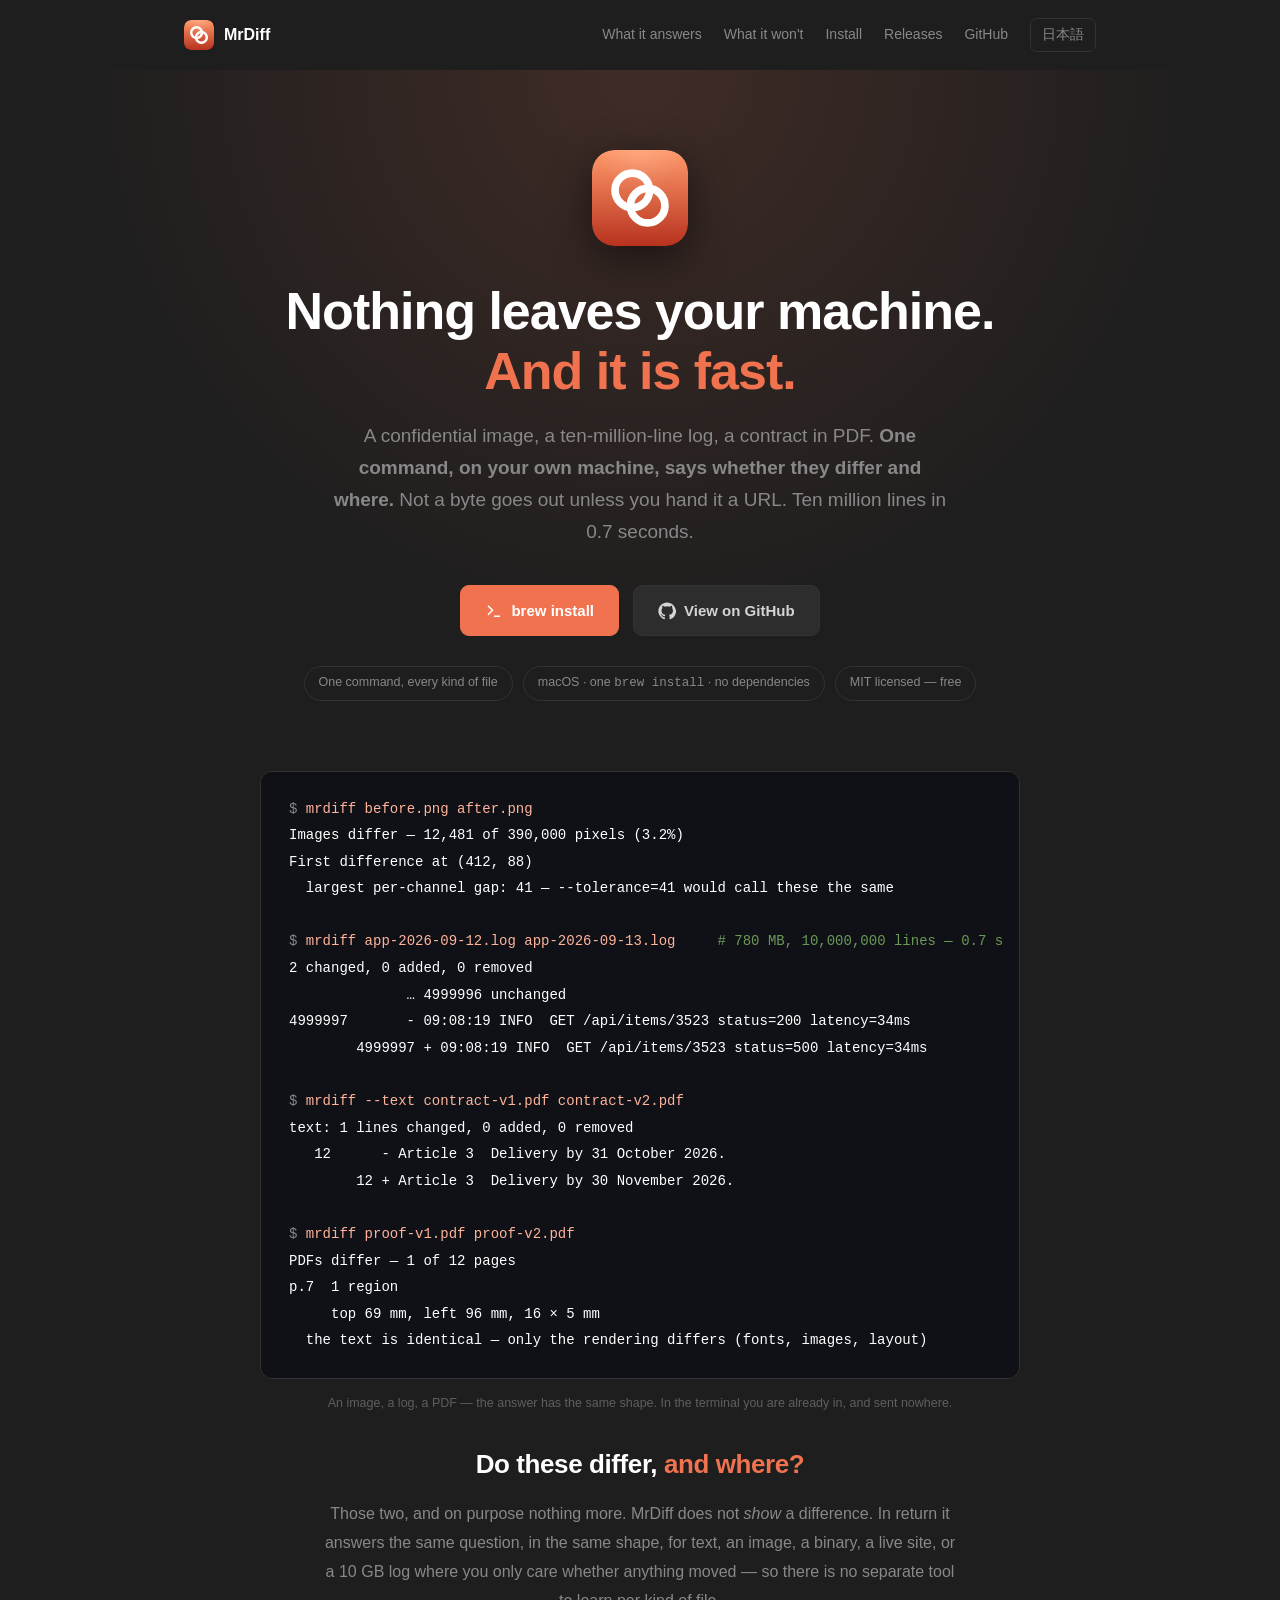
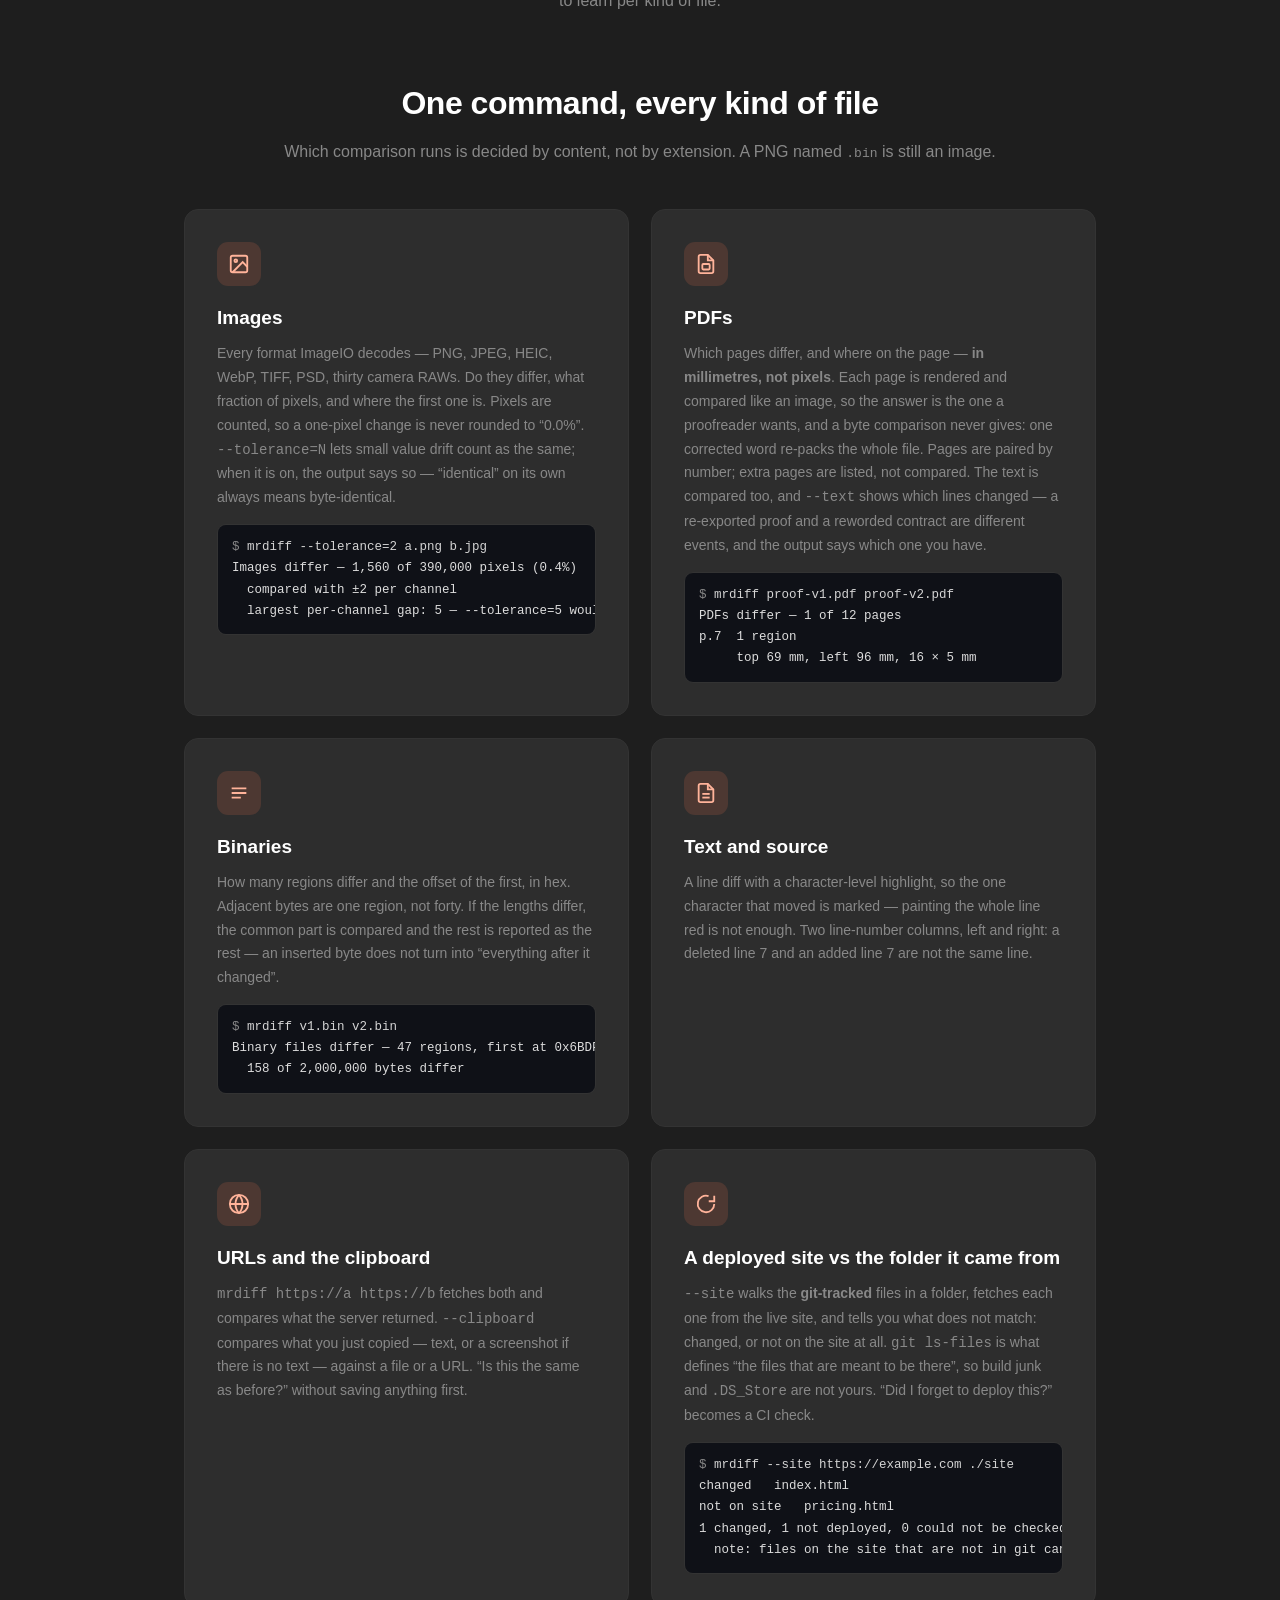
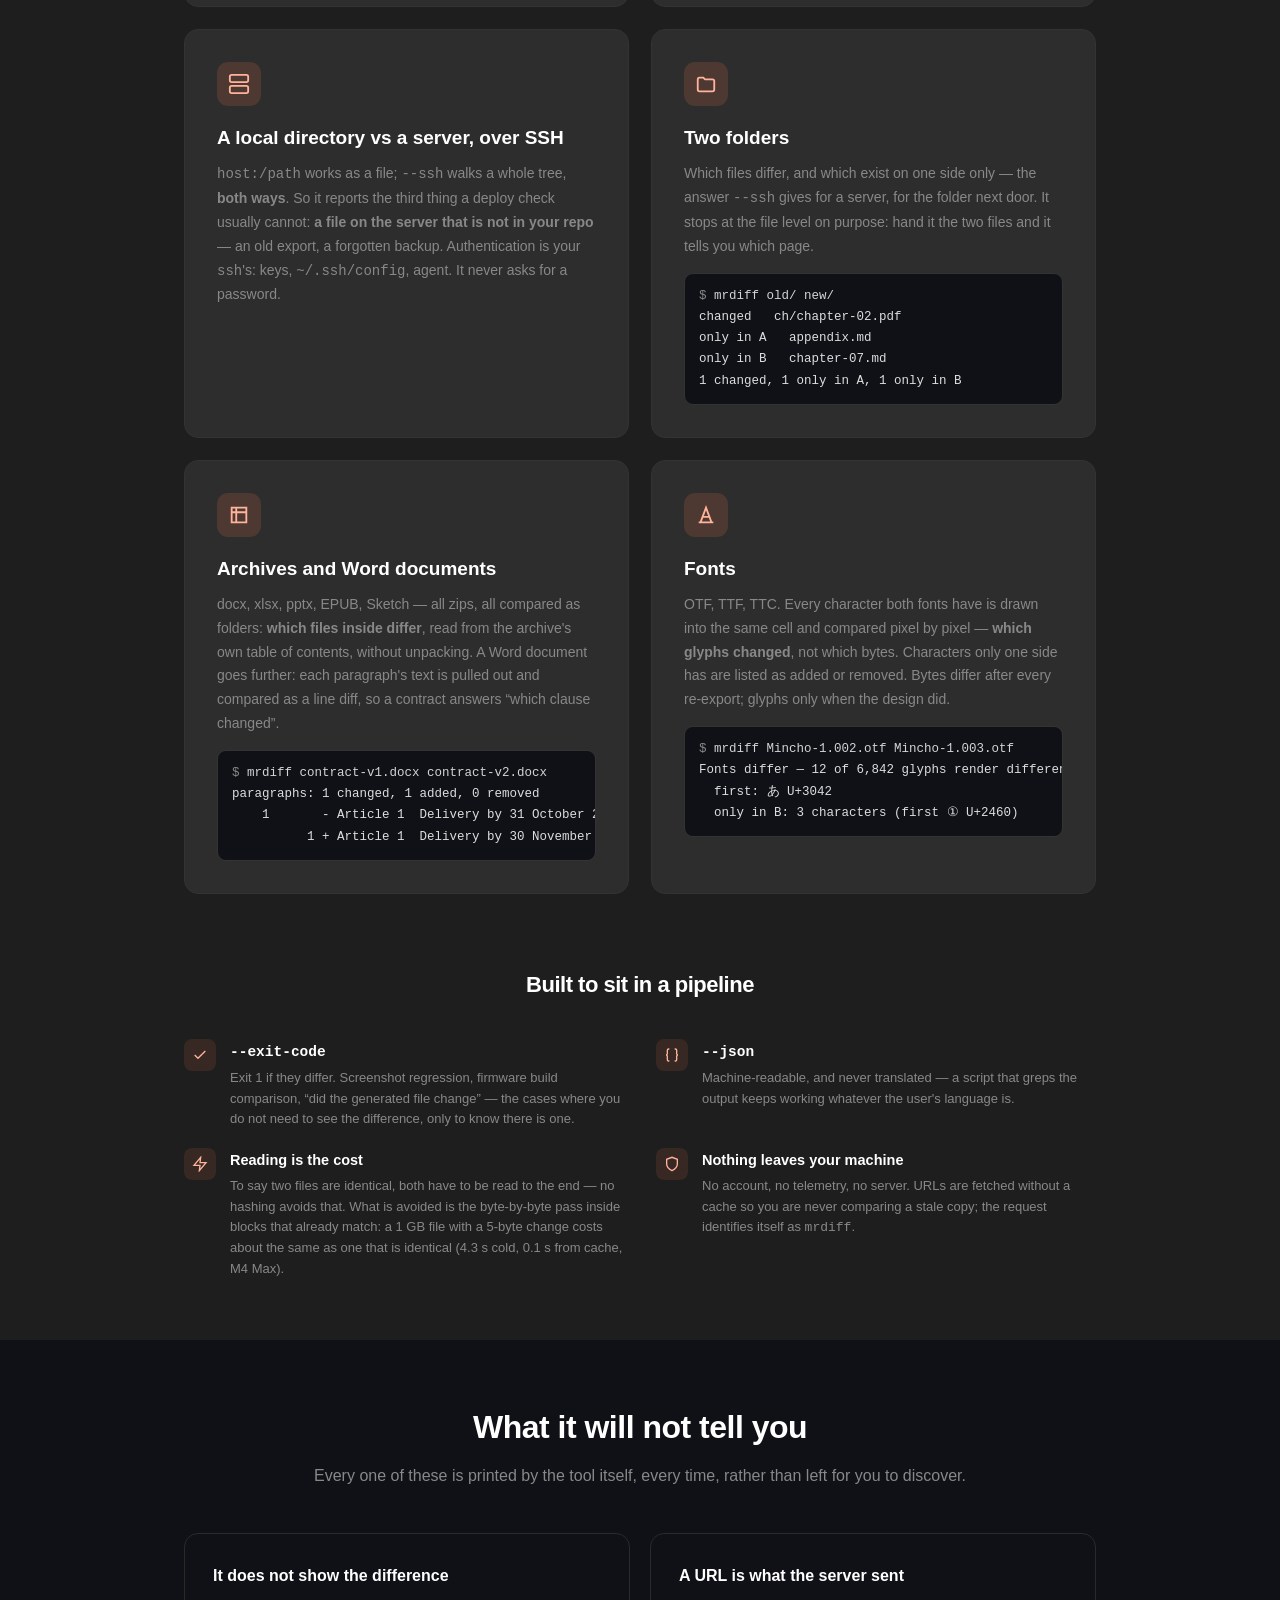
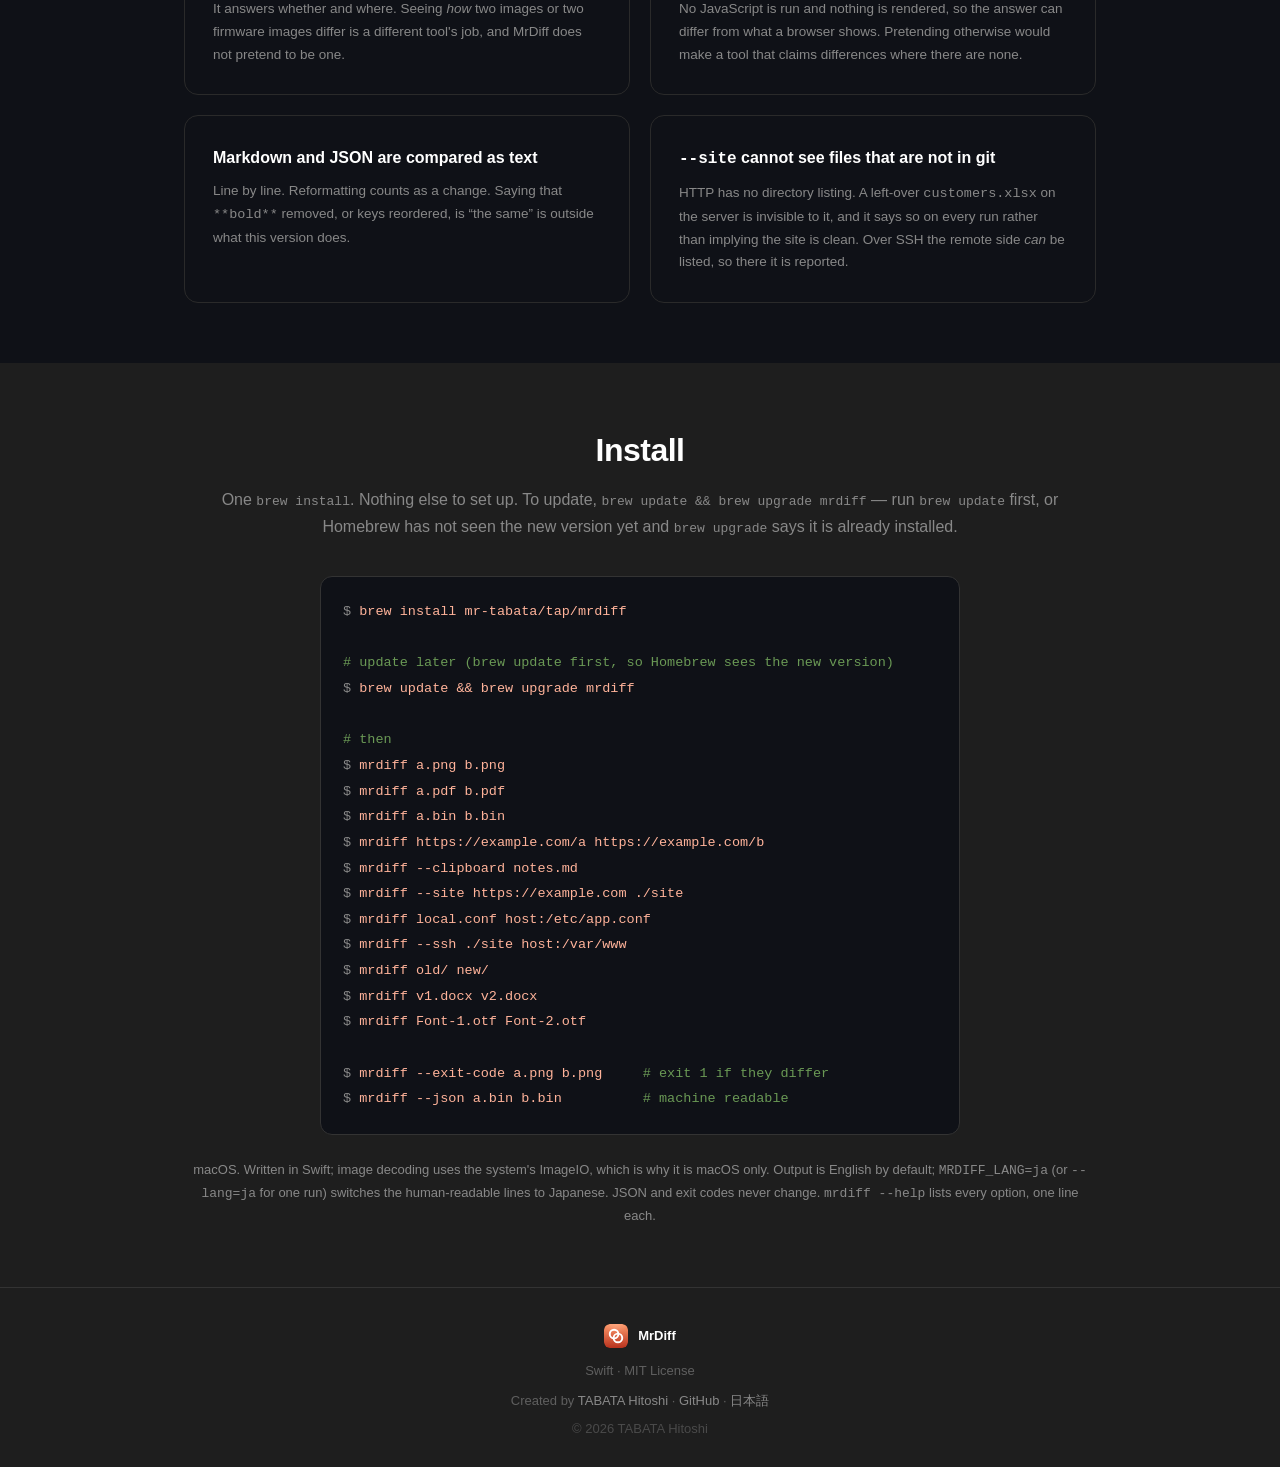
==== docs/index.en.html @ 07c1476b "docs/LP: 主題を「クラウドに上げない。手元で、速い」に寄せる（英日） 狙う需要（MEMO-decisions §20）に合わせ、見出しと lead を「上げない・速い」にして、 社外に出せない" ====
<!DOCTYPE html>
<html lang="en">
<head>
  <meta charset="UTF-8">
  <meta name="viewport" content="width=device-width, initial-scale=1.0">
  <title>MrDiff — Nothing leaves your machine. And it is fast. Do they differ, and where.</title>
  <meta name="description" content="Images, PDFs, binaries, URLs, the clipboard, a deployed site, a directory over SSH — and text, of course. One command that answers the same two things for all of them: do they differ, and where. macOS, MIT, free.">

  <!-- Open Graph -->
  <meta property="og:title" content="MrDiff">
  <meta property="og:description" content="Nothing leaves your machine, and it is fast. A confidential image, a ten-million-line log, a contract in PDF — do they differ, and where, in one command.">
  <meta property="og:type" content="website">
  <meta property="og:locale" content="en_US">
  <meta property="og:url" content="https://mr-tabata.github.io/MrDiff/index.en.html">
  <meta property="og:image" content="https://mr-tabata.github.io/MrDiff/media/og-image.png">
  <meta property="og:image:width" content="1200">
  <meta property="og:image:height" content="630">
  <meta name="twitter:card" content="summary_large_image">

  <link rel="canonical" href="https://mr-tabata.github.io/MrDiff/index.en.html">
  <link rel="alternate" hreflang="ja" href="https://mr-tabata.github.io/MrDiff/index.ja.html">
  <link rel="alternate" hreflang="en" href="https://mr-tabata.github.io/MrDiff/index.en.html">
  <link rel="alternate" hreflang="x-default" href="https://mr-tabata.github.io/MrDiff/">

  <link rel="icon" type="image/svg+xml" href="data:image/svg+xml,%3Csvg xmlns='http://www.w3.org/2000/svg' viewBox='0 0 100 100'%3E%3Crect width='100' height='100' rx='23' fill='%23e8593a'/%3E%3Cg fill='none' stroke='%23ffffff' stroke-width='9'%3E%3Ccircle cx='40' cy='40' r='19'/%3E%3Ccircle cx='60' cy='60' r='19'/%3E%3C/g%3E%3C/svg%3E">
  <link rel="stylesheet" href="lp.css">
</head>
<body>
  <!-- Inline logo template. Kept out of flow with width/height 0 rather than
       display:none — a display:none subtree does not resolve the gradient
       (paint server) the logo tile references. Same glyph as art/icon.svg. -->
  <svg width="0" height="0" style="position:absolute" aria-hidden="true" focusable="false">
    <defs>
      <linearGradient id="logoBg" x1="0" y1="0" x2="0" y2="1">
        <stop offset="0" stop-color="#FF9A6B"/>
        <stop offset="1" stop-color="#B8321E"/>
      </linearGradient>
      <radialGradient id="logoGloss" cx="50%" cy="0%" r="80%">
        <stop offset="0" stop-color="#ffffff" stop-opacity="0.14"/>
        <stop offset="0.55" stop-color="#ffffff" stop-opacity="0"/>
      </radialGradient>
    </defs>
    <symbol id="logo" viewBox="0 0 100 100">
      <rect width="100" height="100" rx="23" fill="url(#logoBg)"/>
      <rect width="100" height="100" rx="23" fill="url(#logoGloss)"/>
      <g fill="none" stroke="#ffffff" stroke-width="8">
        <circle cx="42" cy="42" r="18"/>
        <circle cx="58" cy="58" r="18"/>
      </g>
    </symbol>
  </svg>

  <nav>
    <div class="brand"><svg><use href="#logo"/></svg> MrDiff</div>
    <div class="nav-links">
      <a href="#what">What it answers</a>
      <a href="#honest">What it won't</a>
      <a href="#install">Install</a>
      <a href="releases.en.html">Releases</a>
      <a href="https://github.com/MR-TABATA/MrDiff" target="_blank" rel="noopener">GitHub</a>
      <a class="lang-switch" href="index.ja.html" hreflang="ja" lang="ja">日本語</a>
    </div>
  </nav>

  <!-- ===== Hero ===== -->
  <header class="hero">
    <div class="wrap">
      <svg class="logo"><use href="#logo"/></svg>
      <h1>Nothing leaves your machine.<br><span class="accent">And it is fast.</span></h1>
      <p class="lead">A confidential image, a ten-million-line log, a contract in PDF. <strong>One command, on your own machine, says whether they differ and where.</strong> Not a byte goes out unless you hand it a URL. Ten million lines in 0.7 seconds.</p>
      <div class="btn-row">
        <a class="btn btn-primary" href="#install">
          <svg viewBox="0 0 24 24" fill="none" stroke="currentColor" stroke-width="2"><polyline points="4 17 10 11 4 5"/><line x1="12" y1="19" x2="20" y2="19"/></svg>
          brew install
        </a>
        <a class="btn btn-ghost" href="https://github.com/MR-TABATA/MrDiff" target="_blank" rel="noopener">
          <svg viewBox="0 0 24 24" fill="currentColor"><path d="M12 .5C5.7.5.5 5.7.5 12c0 5.1 3.3 9.4 7.9 10.9.6.1.8-.3.8-.6v-2c-3.2.7-3.9-1.5-3.9-1.5-.5-1.3-1.3-1.7-1.3-1.7-1.1-.7.1-.7.1-.7 1.2.1 1.8 1.2 1.8 1.2 1 1.8 2.7 1.3 3.4 1 .1-.8.4-1.3.7-1.6-2.6-.3-5.3-1.3-5.3-5.8 0-1.3.5-2.3 1.2-3.1-.1-.3-.5-1.5.1-3.1 0 0 1-.3 3.3 1.2a11.5 11.5 0 0 1 6 0c2.3-1.5 3.3-1.2 3.3-1.2.6 1.6.2 2.8.1 3.1.8.8 1.2 1.8 1.2 3.1 0 4.5-2.7 5.5-5.3 5.8.4.4.8 1.1.8 2.2v3.3c0 .3.2.7.8.6 4.6-1.5 7.9-5.8 7.9-10.9C23.5 5.7 18.3.5 12 .5z"/></svg>
          View on GitHub
        </a>
      </div>
      <div class="attrs">
        <span>One command, every kind of file</span>
        <span>macOS · one <code>brew install</code> · no dependencies</span>
        <span>MIT licensed — free</span>
      </div>
    </div>
  </header>

  <!-- ===== The answer ===== -->
  <section class="demo">
    <div class="wrap">
      <div class="answer">
<pre><span class="p">$</span> <span class="cmd">mrdiff before.png after.png</span>
<span class="out">Images differ — 12,481 of 390,000 pixels (3.2%)</span>
<span class="out">First difference at (412, 88)</span>
<span class="out">  largest per-channel gap: 41 — --tolerance=41 would call these the same</span>

<span class="p">$</span> <span class="cmd">mrdiff app-2026-09-12.log app-2026-09-13.log</span>     <span class="c"># 780 MB, 10,000,000 lines — 0.7 s</span>
<span class="out">2 changed, 0 added, 0 removed</span>
<span class="out">              … 4999996 unchanged</span>
<span class="out">4999997       - 09:08:19 INFO  GET /api/items/3523 status=200 latency=34ms</span>
<span class="out">        4999997 + 09:08:19 INFO  GET /api/items/3523 status=500 latency=34ms</span>

<span class="p">$</span> <span class="cmd">mrdiff --text contract-v1.pdf contract-v2.pdf</span>
<span class="out">text: 1 lines changed, 0 added, 0 removed</span>
<span class="out">   12      - Article 3  Delivery by 31 October 2026.</span>
<span class="out">        12 + Article 3  Delivery by 30 November 2026.</span>

<span class="p">$</span> <span class="cmd">mrdiff proof-v1.pdf proof-v2.pdf</span>
<span class="out">PDFs differ — 1 of 12 pages</span>
<span class="out">p.7  1 region</span>
<span class="out">     top 69 mm, left 96 mm, 16 × 5 mm</span>
<span class="out">  the text is identical — only the rendering differs (fonts, images, layout)</span></pre>
      </div>
      <p class="answer-caption">An image, a log, a PDF — the answer has the same shape. In the terminal you are already in, and sent nowhere.</p>
    </div>
  </section>

  <!-- ===== Two questions ===== -->
  <section class="two">
    <div class="wrap">
      <p class="q">Do these differ, <span class="accent">and where?</span></p>
      <p class="a">Those two, and on purpose nothing more. MrDiff does not <em>show</em> a difference. In return it answers the same question, in the same shape, for text, an image, a binary, a live site, or a 10 GB log where you only care whether anything moved — so there is no separate tool to learn per kind of file.</p>
    </div>
  </section>

  <!-- ===== What it answers ===== -->
  <section id="what">
    <div class="wrap">
      <div class="section-title">
        <h2>One command, every kind of file</h2>
        <p>Which comparison runs is decided by content, not by extension. A PNG named <code>.bin</code> is still an image.</p>
      </div>

      <div class="features primary">
        <div class="card">
          <div class="ico"><svg viewBox="0 0 24 24" fill="none" stroke="currentColor" stroke-width="2"><rect x="3" y="3" width="18" height="18" rx="2"/><circle cx="8.5" cy="8.5" r="1.5"/><path d="M21 15l-5-5L5 21"/></svg></div>
          <h3>Images</h3>
          <p>Every format ImageIO decodes — PNG, JPEG, HEIC, WebP, TIFF, PSD, thirty camera RAWs. Do they differ, what fraction of pixels, and where the first one is. Pixels are counted, so a one-pixel change is never rounded to “0.0%”. <code>--tolerance=N</code> lets small value drift count as the same; when it is on, the output says so — “identical” on its own always means byte-identical.</p>
<pre class="ex"><span class="p">$</span> mrdiff --tolerance=2 a.png b.jpg
<span class="out">Images differ — 1,560 of 390,000 pixels (0.4%)</span>
<span class="out">  compared with ±2 per channel</span>
<span class="out">  largest per-channel gap: 5 — --tolerance=5 would call these the same</span></pre>
        </div>
        <div class="card">
          <div class="ico"><svg viewBox="0 0 24 24" fill="none" stroke="currentColor" stroke-width="2"><path d="M14 2H6a2 2 0 0 0-2 2v16a2 2 0 0 0 2 2h12a2 2 0 0 0 2-2V8z"/><polyline points="14 2 14 8 20 8"/><rect x="8" y="12" width="8" height="6" rx="1"/></svg></div>
          <h3>PDFs</h3>
          <p>Which pages differ, and where on the page — <strong>in millimetres, not pixels</strong>. Each page is rendered and compared like an image, so the answer is the one a proofreader wants, and a byte comparison never gives: one corrected word re-packs the whole file. Pages are paired by number; extra pages are listed, not compared. The text is compared too, and <code>--text</code> shows which lines changed — a re-exported proof and a reworded contract are different events, and the output says which one you have.</p>
<pre class="ex"><span class="p">$</span> mrdiff proof-v1.pdf proof-v2.pdf
<span class="out">PDFs differ — 1 of 12 pages</span>
<span class="out">p.7  1 region</span>
<span class="out">     top 69 mm, left 96 mm, 16 × 5 mm</span></pre>
        </div>
        <div class="card">
          <div class="ico"><svg viewBox="0 0 24 24" fill="none" stroke="currentColor" stroke-width="2"><path d="M4 7h16M4 12h16M4 17h10"/></svg></div>
          <h3>Binaries</h3>
          <p>How many regions differ and the offset of the first, in hex. Adjacent bytes are one region, not forty. If the lengths differ, the common part is compared and the rest is reported as the rest — an inserted byte does not turn into “everything after it changed”.</p>
<pre class="ex"><span class="p">$</span> mrdiff v1.bin v2.bin
<span class="out">Binary files differ — 47 regions, first at 0x6BDF</span>
<span class="out">  158 of 2,000,000 bytes differ</span></pre>
        </div>
        <div class="card">
          <div class="ico"><svg viewBox="0 0 24 24" fill="none" stroke="currentColor" stroke-width="2"><path d="M14 2H6a2 2 0 0 0-2 2v16a2 2 0 0 0 2 2h12a2 2 0 0 0 2-2V8z"/><polyline points="14 2 14 8 20 8"/><line x1="8" y1="13" x2="16" y2="13"/><line x1="8" y1="17" x2="16" y2="17"/></svg></div>
          <h3>Text and source</h3>
          <p>A line diff with a character-level highlight, so the one character that moved is marked — painting the whole line red is not enough. Two line-number columns, left and right: a deleted line 7 and an added line 7 are not the same line.</p>
        </div>
        <div class="card">
          <div class="ico"><svg viewBox="0 0 24 24" fill="none" stroke="currentColor" stroke-width="2"><circle cx="12" cy="12" r="10"/><path d="M2 12h20M12 2a15 15 0 0 1 0 20M12 2a15 15 0 0 0 0 20"/></svg></div>
          <h3>URLs and the clipboard</h3>
          <p><code>mrdiff https://a https://b</code> fetches both and compares what the server returned. <code>--clipboard</code> compares what you just copied — text, or a screenshot if there is no text — against a file or a URL. “Is this the same as before?” without saving anything first.</p>
        </div>
        <div class="card">
          <div class="ico"><svg viewBox="0 0 24 24" fill="none" stroke="currentColor" stroke-width="2"><path d="M21 12a9 9 0 1 1-6.2-8.6"/><polyline points="21 3 21 9 15 9"/></svg></div>
          <h3>A deployed site vs the folder it came from</h3>
          <p><code>--site</code> walks the <strong>git-tracked</strong> files in a folder, fetches each one from the live site, and tells you what does not match: changed, or not on the site at all. <code>git ls-files</code> is what defines “the files that are meant to be there”, so build junk and <code>.DS_Store</code> are not yours. “Did I forget to deploy this?” becomes a CI check.</p>
<pre class="ex"><span class="p">$</span> mrdiff --site https://example.com ./site
<span class="out">changed   index.html</span>
<span class="out">not on site   pricing.html</span>
<span class="out">1 changed, 1 not deployed, 0 could not be checked</span>
<span class="out">  note: files on the site that are not in git cannot be found this way (HTTP has no directory listing)</span></pre>
        </div>
        <div class="card">
          <div class="ico"><svg viewBox="0 0 24 24" fill="none" stroke="currentColor" stroke-width="2"><rect x="2" y="2" width="20" height="8" rx="2"/><rect x="2" y="14" width="20" height="8" rx="2"/><line x1="6" y1="6" x2="6.01" y2="6"/><line x1="6" y1="18" x2="6.01" y2="18"/></svg></div>
          <h3>A local directory vs a server, over SSH</h3>
          <p><code>host:/path</code> works as a file; <code>--ssh</code> walks a whole tree, <strong>both ways</strong>. So it reports the third thing a deploy check usually cannot: <strong>a file on the server that is not in your repo</strong> — an old export, a forgotten backup. Authentication is your <code>ssh</code>'s: keys, <code>~/.ssh/config</code>, agent. It never asks for a password.</p>
        </div>
        <div class="card">
          <div class="ico"><svg viewBox="0 0 24 24" fill="none" stroke="currentColor" stroke-width="2"><path d="M3 7a2 2 0 0 1 2-2h4l2 2h8a2 2 0 0 1 2 2v9a2 2 0 0 1-2 2H5a2 2 0 0 1-2-2z"/></svg></div>
          <h3>Two folders</h3>
          <p>Which files differ, and which exist on one side only — the answer <code>--ssh</code> gives for a server, for the folder next door. It stops at the file level on purpose: hand it the two files and it tells you which page.</p>
<pre class="ex"><span class="p">$</span> mrdiff old/ new/
<span class="out">changed   ch/chapter-02.pdf</span>
<span class="out">only in A   appendix.md</span>
<span class="out">only in B   chapter-07.md</span>
<span class="out">1 changed, 1 only in A, 1 only in B</span></pre>
        </div>
        <div class="card">
          <div class="ico"><svg viewBox="0 0 24 24" fill="none" stroke="currentColor" stroke-width="2"><path d="M4 4h16v16H4z"/><path d="M4 9h16M9 4v16"/></svg></div>
          <h3>Archives and Word documents</h3>
          <p>docx, xlsx, pptx, EPUB, Sketch — all zips, all compared as folders: <strong>which files inside differ</strong>, read from the archive's own table of contents, without unpacking. A Word document goes further: each paragraph's text is pulled out and compared as a line diff, so a contract answers “which clause changed”.</p>
<pre class="ex"><span class="p">$</span> mrdiff contract-v1.docx contract-v2.docx
<span class="out">paragraphs: 1 changed, 1 added, 0 removed</span>
<span class="out">    1       - Article 1  Delivery by 31 October 2026.</span>
<span class="out">          1 + Article 1  Delivery by 30 November 2026.</span></pre>
        </div>
        <div class="card">
          <div class="ico"><svg viewBox="0 0 24 24" fill="none" stroke="currentColor" stroke-width="2"><path d="M4 20h16M6 20l6-16 6 16M8.5 14h7"/></svg></div>
          <h3>Fonts</h3>
          <p>OTF, TTF, TTC. Every character both fonts have is drawn into the same cell and compared pixel by pixel — <strong>which glyphs changed</strong>, not which bytes. Characters only one side has are listed as added or removed. Bytes differ after every re-export; glyphs only when the design did.</p>
<pre class="ex"><span class="p">$</span> mrdiff Mincho-1.002.otf Mincho-1.003.otf
<span class="out">Fonts differ — 12 of 6,842 glyphs render differently</span>
<span class="out">  first: あ U+3042</span>
<span class="out">  only in B: 3 characters (first ① U+2460)</span></pre>
        </div>
      </div>

      <div class="section-title" style="margin-top: 72px;">
        <h2 class="sub">Built to sit in a pipeline</h2>
      </div>
      <ul class="secondary">
        <li class="sec-item">
          <div class="ico"><svg viewBox="0 0 24 24" fill="none" stroke="currentColor" stroke-width="2"><polyline points="20 6 9 17 4 12"/></svg></div>
          <div><h4><code>--exit-code</code></h4><p>Exit 1 if they differ. Screenshot regression, firmware build comparison, “did the generated file change” — the cases where you do not need to see the difference, only to know there is one.</p></div>
        </li>
        <li class="sec-item">
          <div class="ico"><svg viewBox="0 0 24 24" fill="none" stroke="currentColor" stroke-width="2"><path d="M8 3H7a2 2 0 0 0-2 2v5a2 2 0 0 1-2 2 2 2 0 0 1 2 2v5a2 2 0 0 0 2 2h1M16 3h1a2 2 0 0 1 2 2v5a2 2 0 0 0 2 2 2 2 0 0 0-2 2v5a2 2 0 0 1-2 2h-1"/></svg></div>
          <div><h4><code>--json</code></h4><p>Machine-readable, and never translated — a script that greps the output keeps working whatever the user's language is.</p></div>
        </li>
        <li class="sec-item">
          <div class="ico"><svg viewBox="0 0 24 24" fill="none" stroke="currentColor" stroke-width="2"><path d="M13 2L3 14h9l-1 8 10-12h-9l1-8z"/></svg></div>
          <div><h4>Reading is the cost</h4><p>To say two files are identical, both have to be read to the end — no hashing avoids that. What is avoided is the byte-by-byte pass inside blocks that already match: a 1 GB file with a 5-byte change costs about the same as one that is identical (4.3 s cold, 0.1 s from cache, M4 Max).</p></div>
        </li>
        <li class="sec-item">
          <div class="ico"><svg viewBox="0 0 24 24" fill="none" stroke="currentColor" stroke-width="2"><path d="M12 22s8-4 8-10V5l-8-3-8 3v7c0 6 8 10 8 10z"/></svg></div>
          <div><h4>Nothing leaves your machine</h4><p>No account, no telemetry, no server. URLs are fetched without a cache so you are never comparing a stale copy; the request identifies itself as <code>mrdiff</code>.</p></div>
        </li>
      </ul>
    </div>
  </section>

  <!-- ===== What it won't do ===== -->
  <section id="honest" class="honest">
    <div class="wrap">
      <div class="section-title">
        <h2>What it will not tell you</h2>
        <p>Every one of these is printed by the tool itself, every time, rather than left for you to discover.</p>
      </div>
      <div class="features" style="grid-template-columns:repeat(2,1fr);">
        <div class="card">
          <h3>It does not show the difference</h3>
          <p>It answers whether and where. Seeing <em>how</em> two images or two firmware images differ is a different tool's job, and MrDiff does not pretend to be one.</p>
        </div>
        <div class="card">
          <h3>A URL is what the server sent</h3>
          <p>No JavaScript is run and nothing is rendered, so the answer can differ from what a browser shows. Pretending otherwise would make a tool that claims differences where there are none.</p>
        </div>
        <div class="card">
          <h3>Markdown and JSON are compared as text</h3>
          <p>Line by line. Reformatting counts as a change. Saying that <code>**bold**</code> removed, or keys reordered, is “the same” is outside what this version does.</p>
        </div>
        <div class="card">
          <h3><code>--site</code> cannot see files that are not in git</h3>
          <p>HTTP has no directory listing. A left-over <code>customers.xlsx</code> on the server is invisible to it, and it says so on every run rather than implying the site is clean. Over SSH the remote side <em>can</em> be listed, so there it is reported.</p>
        </div>
      </div>
    </div>
  </section>

  <!-- ===== Install ===== -->
  <section id="install">
    <div class="wrap">
      <div class="section-title">
        <h2>Install</h2>
        <p>One <code>brew install</code>. Nothing else to set up. To update, <code>brew update &amp;&amp; brew upgrade mrdiff</code> — run <code>brew update</code> first, or Homebrew has not seen the new version yet and <code>brew upgrade</code> says it is already installed.</p>
      </div>
      <div class="install">
<pre><span class="p">$</span> <span class="cmd">brew install mr-tabata/tap/mrdiff</span>

<span class="c"># update later (brew update first, so Homebrew sees the new version)</span>
<span class="p">$</span> <span class="cmd">brew update &amp;&amp; brew upgrade mrdiff</span>

<span class="c"># then</span>
<span class="p">$</span> <span class="cmd">mrdiff a.png b.png</span>
<span class="p">$</span> <span class="cmd">mrdiff a.pdf b.pdf</span>
<span class="p">$</span> <span class="cmd">mrdiff a.bin b.bin</span>
<span class="p">$</span> <span class="cmd">mrdiff https://example.com/a https://example.com/b</span>
<span class="p">$</span> <span class="cmd">mrdiff --clipboard notes.md</span>
<span class="p">$</span> <span class="cmd">mrdiff --site https://example.com ./site</span>
<span class="p">$</span> <span class="cmd">mrdiff local.conf host:/etc/app.conf</span>
<span class="p">$</span> <span class="cmd">mrdiff --ssh ./site host:/var/www</span>
<span class="p">$</span> <span class="cmd">mrdiff old/ new/</span>
<span class="p">$</span> <span class="cmd">mrdiff v1.docx v2.docx</span>
<span class="p">$</span> <span class="cmd">mrdiff Font-1.otf Font-2.otf</span>

<span class="p">$</span> <span class="cmd">mrdiff --exit-code a.png b.png</span>     <span class="c"># exit 1 if they differ</span>
<span class="p">$</span> <span class="cmd">mrdiff --json a.bin b.bin</span>          <span class="c"># machine readable</span></pre>
      </div>
      <p style="text-align:center; color: var(--text-dim); font-size: 13px; margin-top: 24px;">
        macOS. Written in Swift; image decoding uses the system's ImageIO, which is why it is macOS only.
        Output is English by default; <code>MRDIFF_LANG=ja</code> (or <code>--lang=ja</code> for one run) switches the human-readable lines to Japanese. JSON and exit codes never change. <code>mrdiff --help</code> lists every option, one line each.
      </p>
    </div>
  </section>

  <!-- ===== Footer ===== -->
  <footer>
    <div class="wrap">
      <div class="brand"><svg style="width:24px;height:24px;border-radius:6px;"><use href="#logo"/></svg> MrDiff</div>
      <p>Swift · MIT License</p>
      <p style="margin-top:8px;">Created by <a href="https://github.com/MR-TABATA" target="_blank" rel="noopener">TABATA Hitoshi</a> · <a href="https://github.com/MR-TABATA/MrDiff" target="_blank" rel="noopener">GitHub</a> · <a href="index.ja.html" hreflang="ja" lang="ja">日本語</a></p>
      <p style="margin-top:6px; color:#4a4a4a;">© 2026 TABATA Hitoshi</p>
    </div>
  </footer>
</body>
</html>
---- docs/lp.css ----
/* Shared styles for the MrDiff landing pages (index.ja.html / index.en.html).
   Kept in one file so the two translations cannot drift apart visually.
   Same skeleton as MRDown's lp.css; the accent is coral (the icon's colour). */

:root {
  --bg: #1e1e1e;
  --bg-deep: #0f1117;
  --surface: #2d2d2d;
  --border: #333;
  --text: #d4d4d4;
  --text-dim: #888;
  --accent: #f0724f;
  --accent-hover: #de5d3a;
  --link: #58a6ff;
  --code: #ffb39a;
}

* { margin: 0; padding: 0; box-sizing: border-box; }

html { scroll-behavior: smooth; }

body {
  font-family: -apple-system, BlinkMacSystemFont, 'Segoe UI', 'Hiragino Sans', sans-serif;
  background: var(--bg);
  color: var(--text);
  line-height: 1.7;
  -webkit-font-smoothing: antialiased;
}

a { color: var(--link); text-decoration: none; }
a:hover { text-decoration: underline; }

.wrap { max-width: 960px; margin: 0 auto; padding: 0 24px; }

/* ===== Nav ===== */
nav {
  display: flex;
  align-items: center;
  justify-content: space-between;
  padding: 18px 24px;
  max-width: 960px;
  margin: 0 auto;
}
.brand { display: flex; align-items: center; gap: 10px; font-weight: 700; color: #fff; }
.brand svg { width: 30px; height: 30px; border-radius: 7px; }
/* On sub-pages the brand is the way home, so it is an <a> there. */
a.brand:hover { text-decoration: none; opacity: 0.85; }
.nav-links { display: flex; align-items: center; gap: 22px; font-size: 14px; }
.nav-links a { color: var(--text-dim); }
.nav-links a:hover { color: #fff; text-decoration: none; }

/* The other translation. Visible at every width — an automatic redirect is a
   guess, so the reader always needs a way to overrule it. */
.lang-switch {
  border: 1px solid var(--border);
  border-radius: 7px;
  padding: 4px 11px;
  color: var(--text-dim);
}
.lang-switch:hover { border-color: #4a4a4a; color: #fff; text-decoration: none; }

/* ===== Hero ===== */
.hero {
  text-align: center;
  padding: 80px 0 70px;
  background: radial-gradient(circle at 50% 0%, rgba(240,114,79,0.16), transparent 60%);
}
.hero .logo { width: 96px; height: 96px; border-radius: 22px; margin-bottom: 28px; box-shadow: 0 12px 40px rgba(0,0,0,0.5); }
.hero h1 { font-size: 52px; line-height: 1.15; color: #fff; letter-spacing: -1px; margin-bottom: 18px; }
/* 日本語は 1 行あたりの字数が少ないので、3 行に割り、ひと回り小さく。インラインで書くと下の
   モバイル用の指定に勝ってしまうので、ここに置く。 */
html[lang="ja"] .hero h1 { font-size: 44px; letter-spacing: -0.5px; }
.hero h1 .accent { color: var(--accent); }
.hero .lead { font-size: 19px; color: var(--text-dim); max-width: 620px; margin: 0 auto 36px; }

/* Origin: the honest "how it started → what it became" note under the hero. */
.origin { padding: 44px 0 8px; }
.origin .wrap { max-width: 720px; }
.origin .identity { font-size: 22px; line-height: 1.5; color: #fff; font-weight: 700; letter-spacing: -0.3px; margin-bottom: 16px; }
.origin .story { font-size: 16px; line-height: 1.85; color: var(--text-dim); }
.origin .story strong { color: var(--text); font-weight: 600; }
.origin .story code { color: var(--code); font-size: 0.92em; }

.btn-row { display: flex; gap: 14px; justify-content: center; flex-wrap: wrap; }
.btn {
  display: inline-flex; align-items: center; gap: 8px;
  padding: 12px 24px; border-radius: 9px; font-size: 15px; font-weight: 600;
  border: 1px solid var(--border); transition: all 0.15s;
}
.btn svg { width: 18px; height: 18px; }
.btn-primary { background: var(--accent); color: #fff; border-color: var(--accent); }
.btn-primary:hover { background: var(--accent-hover); text-decoration: none; }
.btn-ghost { background: var(--surface); color: var(--text); }
.btn-ghost:hover { background: #3a3a3a; color: #fff; text-decoration: none; }

/* Attributes of the product, not things it does — so they get a thin strip
   under the hero rather than a feature card of their own. */
.attrs { display: flex; gap: 10px; justify-content: center; flex-wrap: wrap; margin-top: 30px; }
.attrs span {
  font-size: 12.5px; color: var(--text-dim);
  border: 1px solid var(--border); border-radius: 999px; padding: 5px 14px;
}

/* ===== Demo ===== */
.demo { padding: 0 0 20px; }
.demo-frame {
  max-width: 1000px; margin: 0 auto;
  border: 1px solid var(--border); border-radius: 12px; overflow: hidden;
  box-shadow: 0 24px 70px rgba(0,0,0,0.55);
  background: var(--bg-deep);
}
.demo-frame video { display: block; width: 100%; height: auto; }
.demo-caption { text-align: center; color: #5f5f5f; font-size: 12.5px; margin-top: 14px; }

/* ===== Sections ===== */
section { padding: 60px 0; }
.section-title { text-align: center; margin-bottom: 8px; }
.section-title h2 { font-size: 32px; color: #fff; letter-spacing: -0.5px; }
.section-title p { color: var(--text-dim); margin-top: 8px; }

/* ===== Features ===== */
.features { display: grid; grid-template-columns: repeat(3, 1fr); gap: 20px; margin-top: 44px; }
.card {
  background: var(--surface); border: 1px solid var(--border);
  border-radius: 14px; padding: 28px; transition: border-color 0.15s, transform 0.15s;
}
.card:hover { border-color: #4a4a4a; transform: translateY(-3px); }
.card .ico {
  width: 44px; height: 44px; border-radius: 11px;
  background: rgba(240,114,79,0.16); color: #ffb39a;
  display: flex; align-items: center; justify-content: center; margin-bottom: 16px;
}
.card .ico svg { width: 22px; height: 22px; }
.card h3 { color: #fff; font-size: 17px; margin-bottom: 8px; }
.card p { color: var(--text-dim); font-size: 14px; }

/* The four reasons to pick MRDown over another editor. Two columns, bigger —
   they carry the argument, so they must not read as peers of the other ten. */
.features.primary { grid-template-columns: repeat(2, 1fr); gap: 22px; }
/* 1fr is really minmax(auto, 1fr): a card holding a <pre> with one long line
   would widen its column past the wrap and the whole page scrolled sideways.
   Let the card shrink, and let the example scroll inside itself instead. */
.features.primary .card { min-width: 0; }
.features.primary .card pre { overflow-x: auto; }
.features.primary .card { padding: 32px; }
.features.primary .card h3 { font-size: 19px; }

/* ===== Secondary features — table stakes, listed not sold ===== */
.section-title h2.sub { font-size: 22px; }
.secondary {
  list-style: none;
  display: grid; grid-template-columns: repeat(2, 1fr);
  gap: 18px 32px; margin-top: 36px;
}
.sec-item { display: flex; gap: 14px; align-items: flex-start; }
.sec-item .ico {
  flex: 0 0 32px; width: 32px; height: 32px; border-radius: 8px;
  background: rgba(240,114,79,0.12); color: #ffb39a;
  display: flex; align-items: center; justify-content: center;
}
.sec-item .ico svg { width: 16px; height: 16px; }
.sec-item h4 { color: #fff; font-size: 14.5px; font-weight: 600; margin-bottom: 3px; }
.sec-item p { color: var(--text-dim); font-size: 13px; line-height: 1.6; }

/* Marks a feature that is in `main` but not in the latest release, so the page
   never advertises something a download can't do. Add `.soon` plus a
   `<span class="badge">近日|Soon</span>` to BOTH translations, and strip them
   from both the moment that release ships. Currently unused. */
.soon { opacity: 0.45; }
.badge {
  font-size: 10px; font-weight: 600; letter-spacing: 0.04em; text-transform: uppercase;
  color: var(--accent); border: 1px solid var(--accent);
  border-radius: 4px; padding: 1px 5px; margin-left: 7px; vertical-align: 1px;
}

/* ===== Shortcuts ===== */
.shortcuts { display: flex; flex-wrap: wrap; gap: 16px; justify-content: center; margin-top: 36px; }
.sc { display: flex; align-items: center; gap: 12px; background: var(--surface); border: 1px solid var(--border); border-radius: 10px; padding: 14px 20px; }
.sc .keys { display: flex; gap: 5px; }
kbd {
  background: var(--bg-deep); border: 1px solid #444; border-bottom-width: 2px;
  border-radius: 6px; padding: 4px 9px; font-size: 13px; color: #ccc;
  font-family: 'SF Mono', Menlo, monospace;
}
.sc span { color: var(--text-dim); font-size: 14px; }

/* ===== Code/Install ===== */
.install { max-width: 640px; margin: 36px auto 0; }
pre {
  background: var(--bg-deep); border: 1px solid var(--border);
  border-radius: 12px; padding: 22px; overflow-x: auto;
  font-family: 'SF Mono', Menlo, monospace; font-size: 13.5px; line-height: 1.9; color: var(--text);
}
pre .c { color: #6a9955; }
pre .p { color: var(--text-dim); }
pre .cmd { color: var(--code); }

/* ===== Footer ===== */
footer { border-top: 1px solid var(--border); padding: 36px 0; text-align: center; color: #5f5f5f; font-size: 13px; }
footer .brand { justify-content: center; margin-bottom: 12px; }
footer a { color: var(--text-dim); }

@media (max-width: 760px) {
  .hero h1 { font-size: 38px; }
  html[lang="ja"] .hero h1 { font-size: 32px; }
  .features, .features.primary, .secondary { grid-template-columns: 1fr; }
  .nav-links a:not(.lang-switch) { display: none; }

}

/* ===== MrDiff: the answer block ===== */
/* The hero shows the product doing its job — the terminal *is* the screenshot. */
.answer { max-width: 760px; margin: 0 auto; text-align: left; }
.answer pre { font-size: 14px; padding: 24px 28px; }
.answer pre .out { color: #fff; }
.answer pre .dim { color: var(--text-dim); }
.answer pre .add { color: #7ee787; }
.answer pre .del { color: #ff7b72; }
.answer pre .hl { background: rgba(240,114,79,0.35); border-radius: 3px; padding: 0 1px; }
.answer-caption { text-align: center; color: #5f5f5f; font-size: 12.5px; margin-top: 14px; }

/* The two-question line under the hero. */
.two { text-align: center; padding: 8px 0 0; }
.two .q { font-size: 26px; color: #fff; font-weight: 700; letter-spacing: -0.4px; }
.two .q .accent { color: var(--accent); }
.two .a { color: var(--text-dim); font-size: 16px; max-width: 640px; margin: 14px auto 0; line-height: 1.8; }

/* What it cannot do — set apart so it reads as a promise, not a feature. */
.honest { background: var(--bg-deep); }
.honest .card { background: transparent; border-color: #2a2a2a; }
.honest .card:hover { transform: none; border-color: #3a3a3a; }
.honest .card h3 { font-size: 16px; }
.honest .card p { font-size: 13.5px; }

/* Card-level example lines. */
.card pre.ex {
  margin: 14px 0 0; padding: 12px 14px; font-size: 12.5px; line-height: 1.7;
  border-radius: 9px; white-space: pre; overflow-x: auto;
}
.card pre.ex .p { color: var(--text-dim); }
.card pre.ex .out { color: #ddd; }

@media (max-width: 760px) {
  .two .q { font-size: 21px; }
  .answer pre { font-size: 12.5px; padding: 18px; }
}

/* ===== Release history (releases.*.html) ===== */
.rel-head { padding: 54px 0 10px; text-align: center; }
.rel-head .kicker {
  font-family: 'SF Mono', Menlo, monospace;
  font-size: 12px; letter-spacing: 0.14em; text-transform: uppercase;
  color: var(--accent);
}
.rel-head h1 { font-size: 42px; line-height: 1.2; color: #fff; letter-spacing: -1px; margin: 12px 0 16px; }
.rel-head .lead { font-size: 16.5px; color: var(--text-dim); max-width: 640px; margin: 0 auto; }

.rel-era { padding: 52px 0 0; }
.rel-era-head { border-bottom: 2px solid #3d3d3d; padding-bottom: 12px; }
.rel-era-head h2 { font-size: 25px; color: #fff; letter-spacing: -0.4px; display: inline; }
.rel-era-head .span {
  font-family: 'SF Mono', Menlo, monospace; font-size: 12.5px;
  color: var(--text-dim); margin-left: 14px; white-space: nowrap;
}
.rel-era-head p { color: var(--text-dim); font-size: 14px; margin-top: 10px; }

.rel-row {
  display: grid; grid-template-columns: 92px 62px 1fr;
  gap: 0 16px; align-items: baseline;
  padding: 13px 10px 13px 0; border-bottom: 1px solid #2a2a2a;
}
.rel-row:hover { background: rgba(240,114,79,0.07); }
.rel-row .v {
  font-family: 'SF Mono', Menlo, monospace; font-size: 13.5px; font-weight: 600;
  font-variant-numeric: tabular-nums; color: var(--code);
  position: relative; padding-left: 16px;
}
.rel-row .v::before {
  content: ""; position: absolute; left: 0; top: 7px;
  width: 6px; height: 6px; border-radius: 50%;
  border: 1.5px solid var(--code);
}
.rel-row.m .v { color: #fff; }
.rel-row.m .v::before { background: var(--accent); border-color: var(--accent); box-shadow: 0 0 9px rgba(240,114,79,0.8); }
.rel-row .d {
  font-family: 'SF Mono', Menlo, monospace; font-size: 12.5px;
  font-variant-numeric: tabular-nums; color: #5f5f5f;
}
.rel-row .t { color: var(--text-dim); font-size: 14.5px; line-height: 1.65; }
.rel-row .t strong { color: var(--text); font-weight: 600; }
.rel-row.m .t strong { color: #fff; }
.rel-row .t code { color: var(--code); font-size: 0.9em; white-space: nowrap; }

.rel-notes {
  background: var(--surface); border: 1px solid var(--border);
  border-radius: 14px; padding: 26px 30px; margin: 56px 0 72px;
}
.rel-notes h3 { font-size: 15px; color: var(--text); margin-bottom: 10px; }
.rel-notes ul { margin: 0; padding-left: 20px; }
.rel-notes li { color: var(--text-dim); font-size: 13.5px; line-height: 1.7; }
.rel-notes code { color: var(--code); font-size: 0.9em; }
@media (max-width: 640px) {
  .rel-head h1 { font-size: 30px; }
  .rel-row { grid-template-columns: 70px 1fr; }
  .rel-row .t { grid-column: 1 / -1; padding-left: 16px; }
}
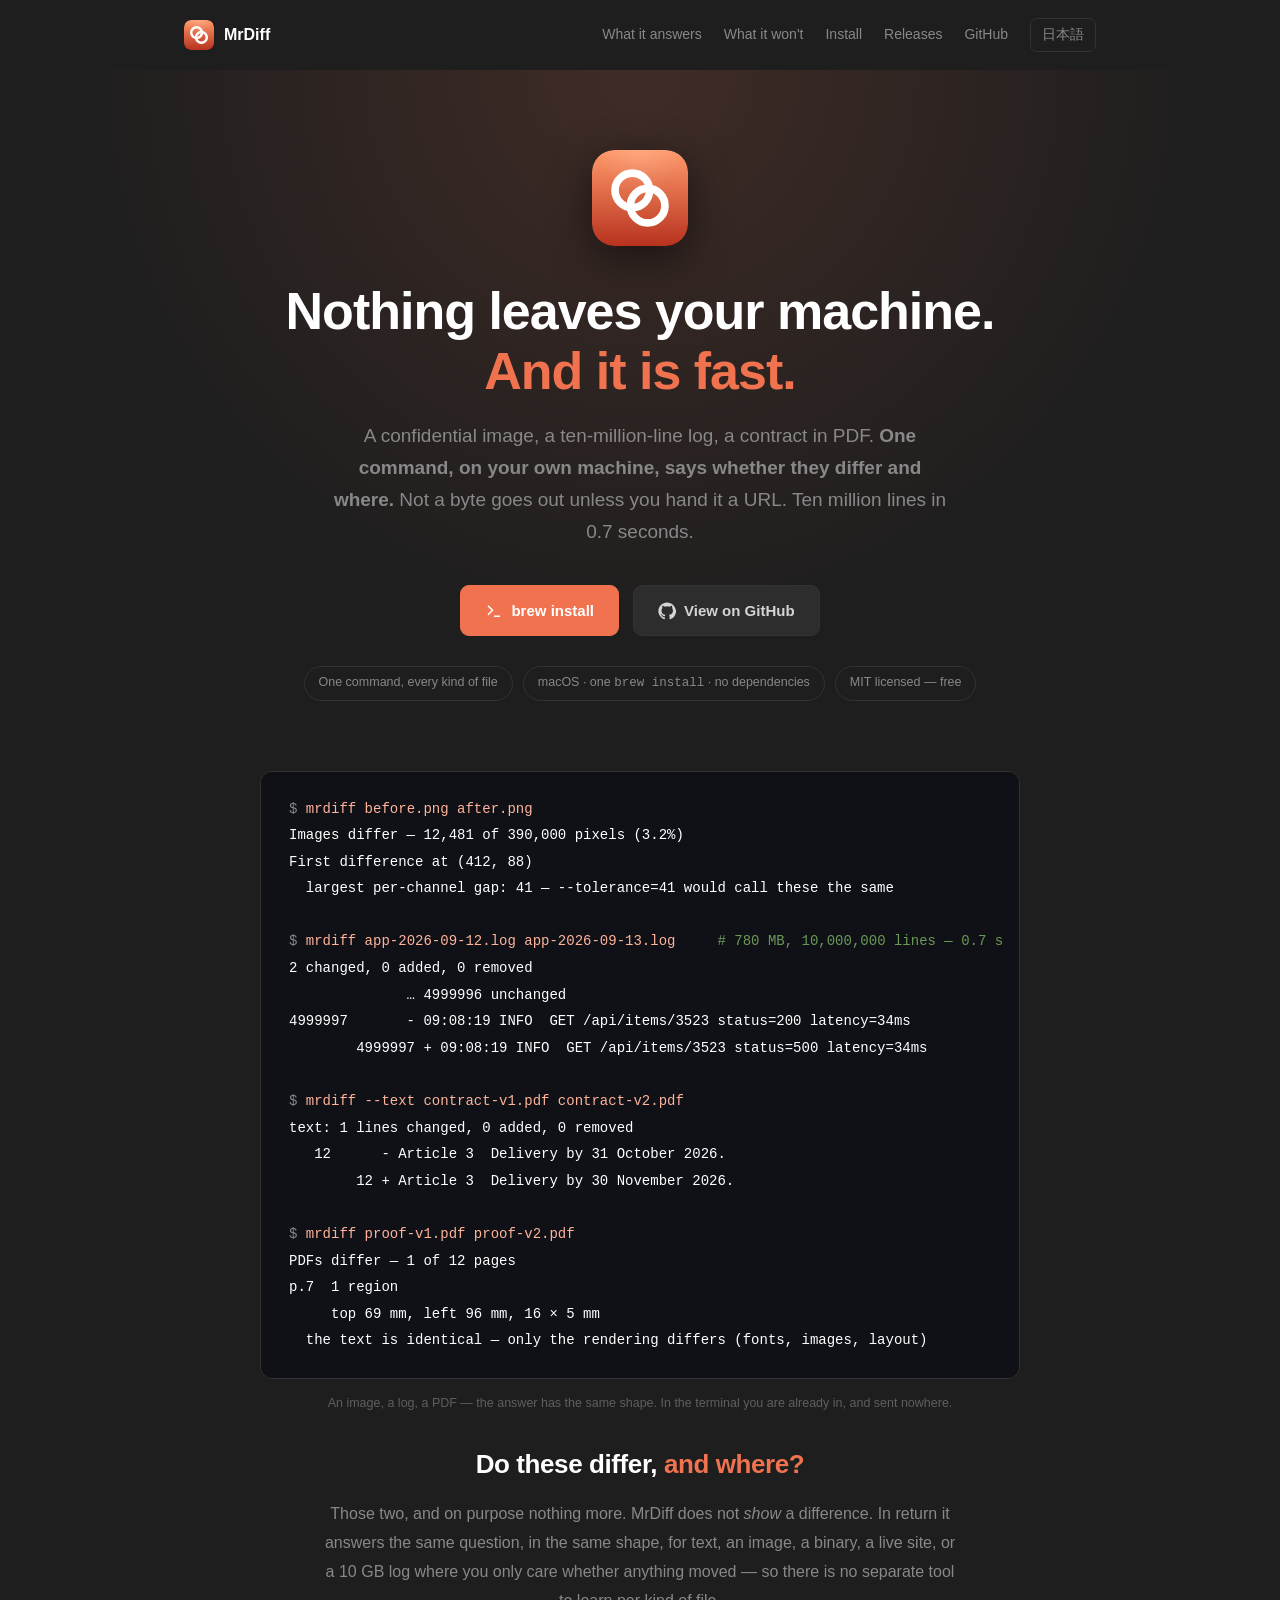
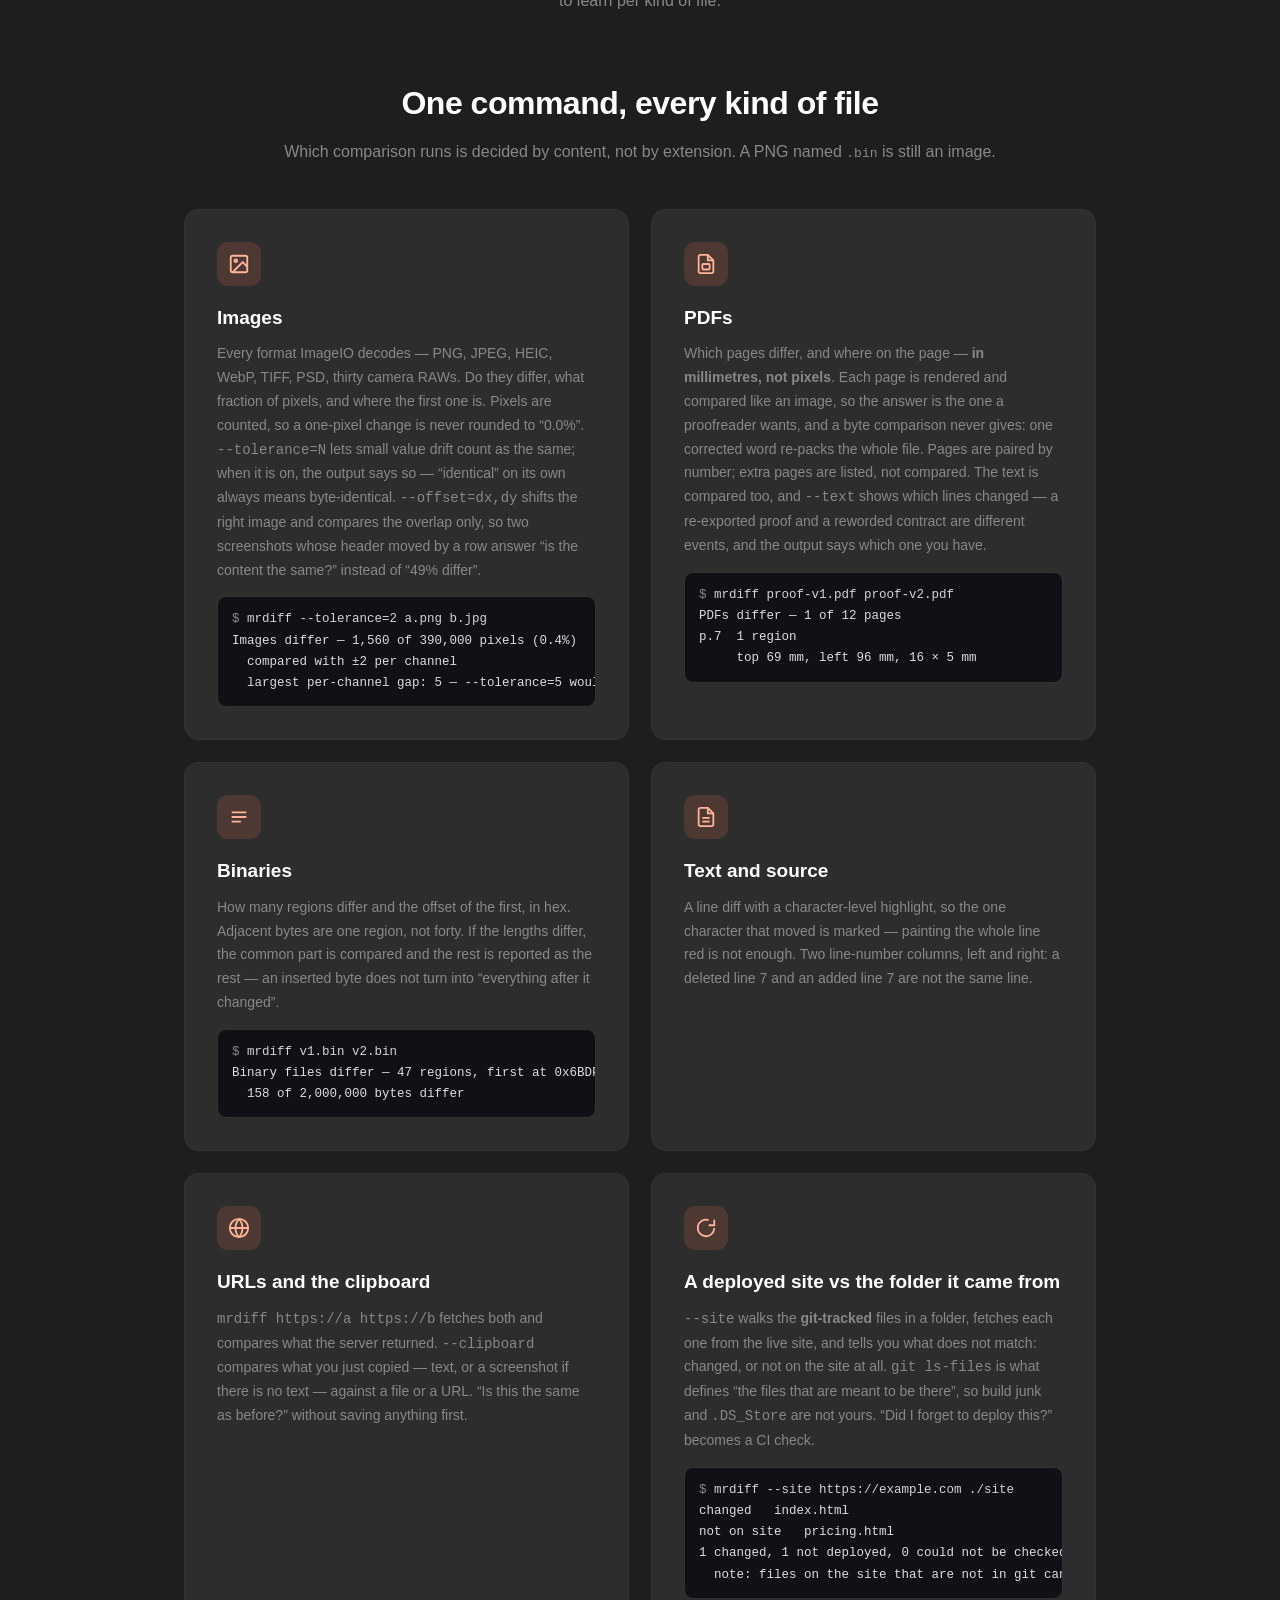
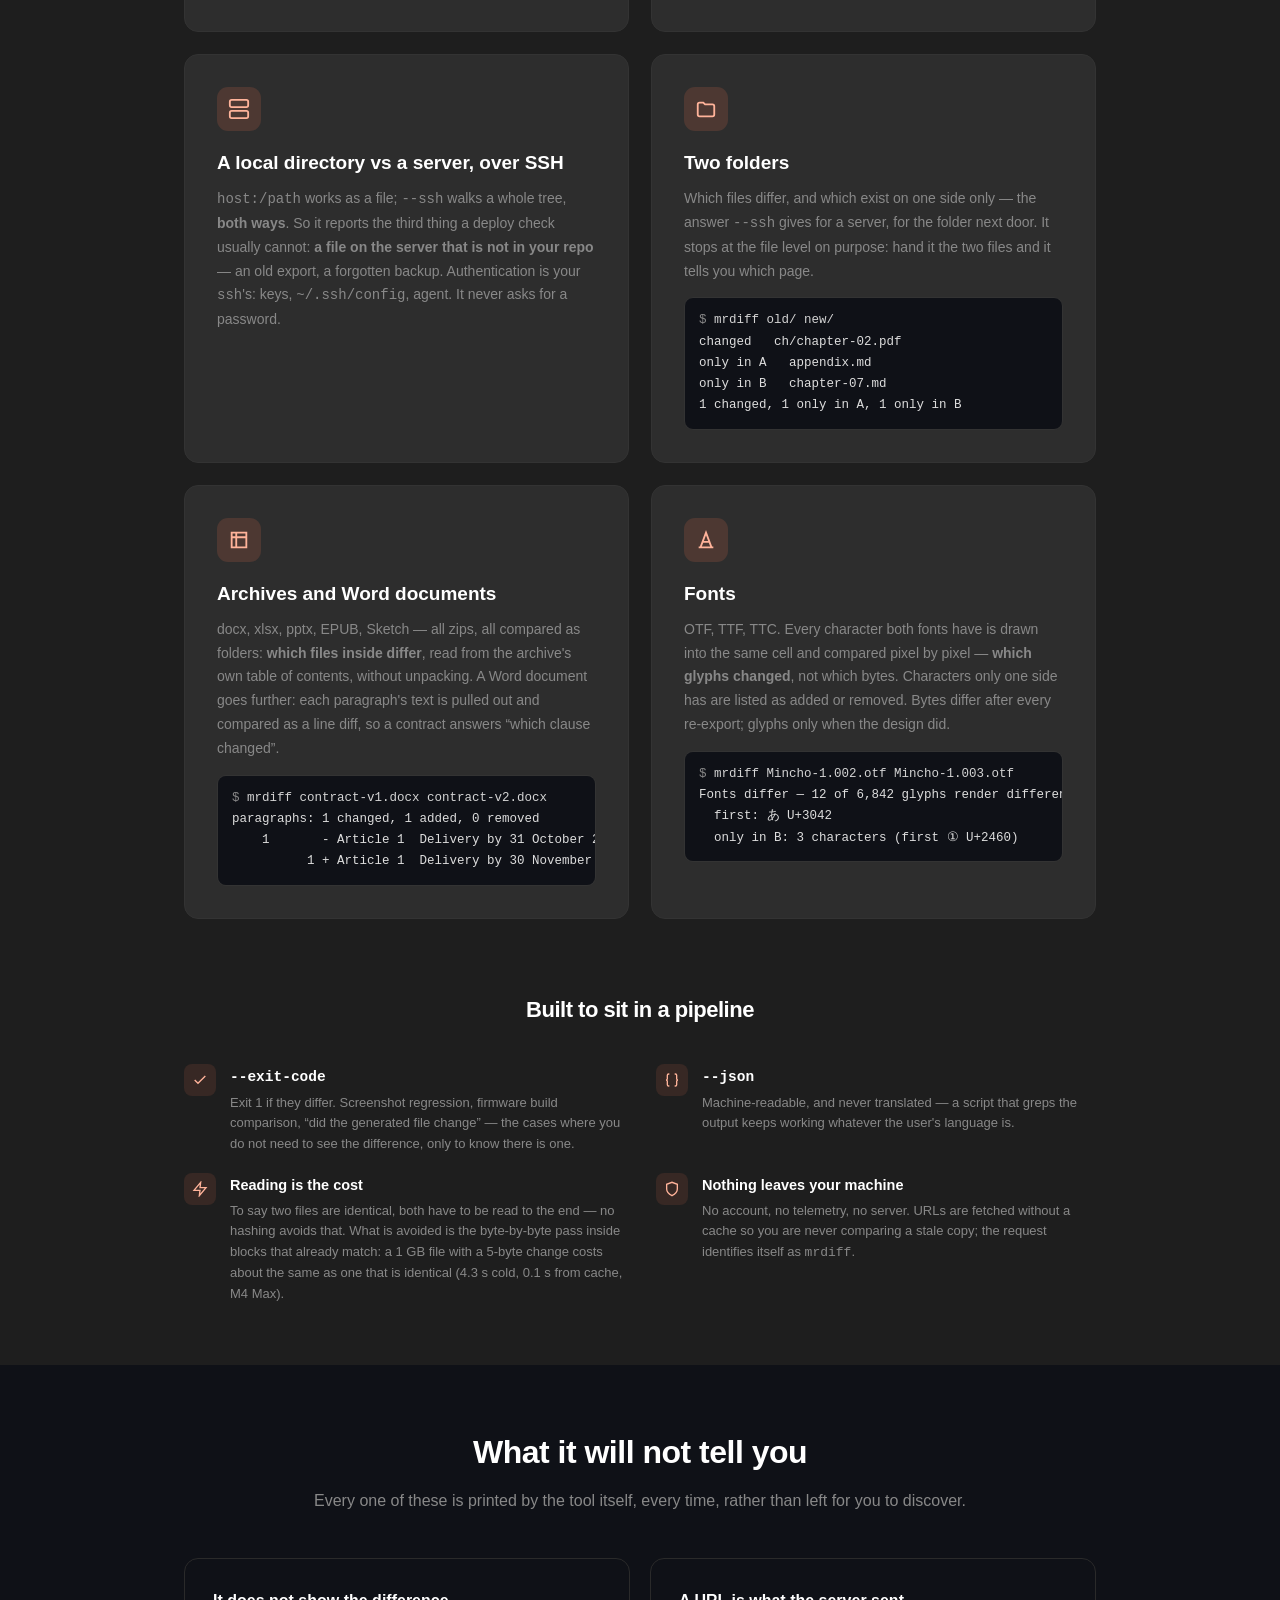
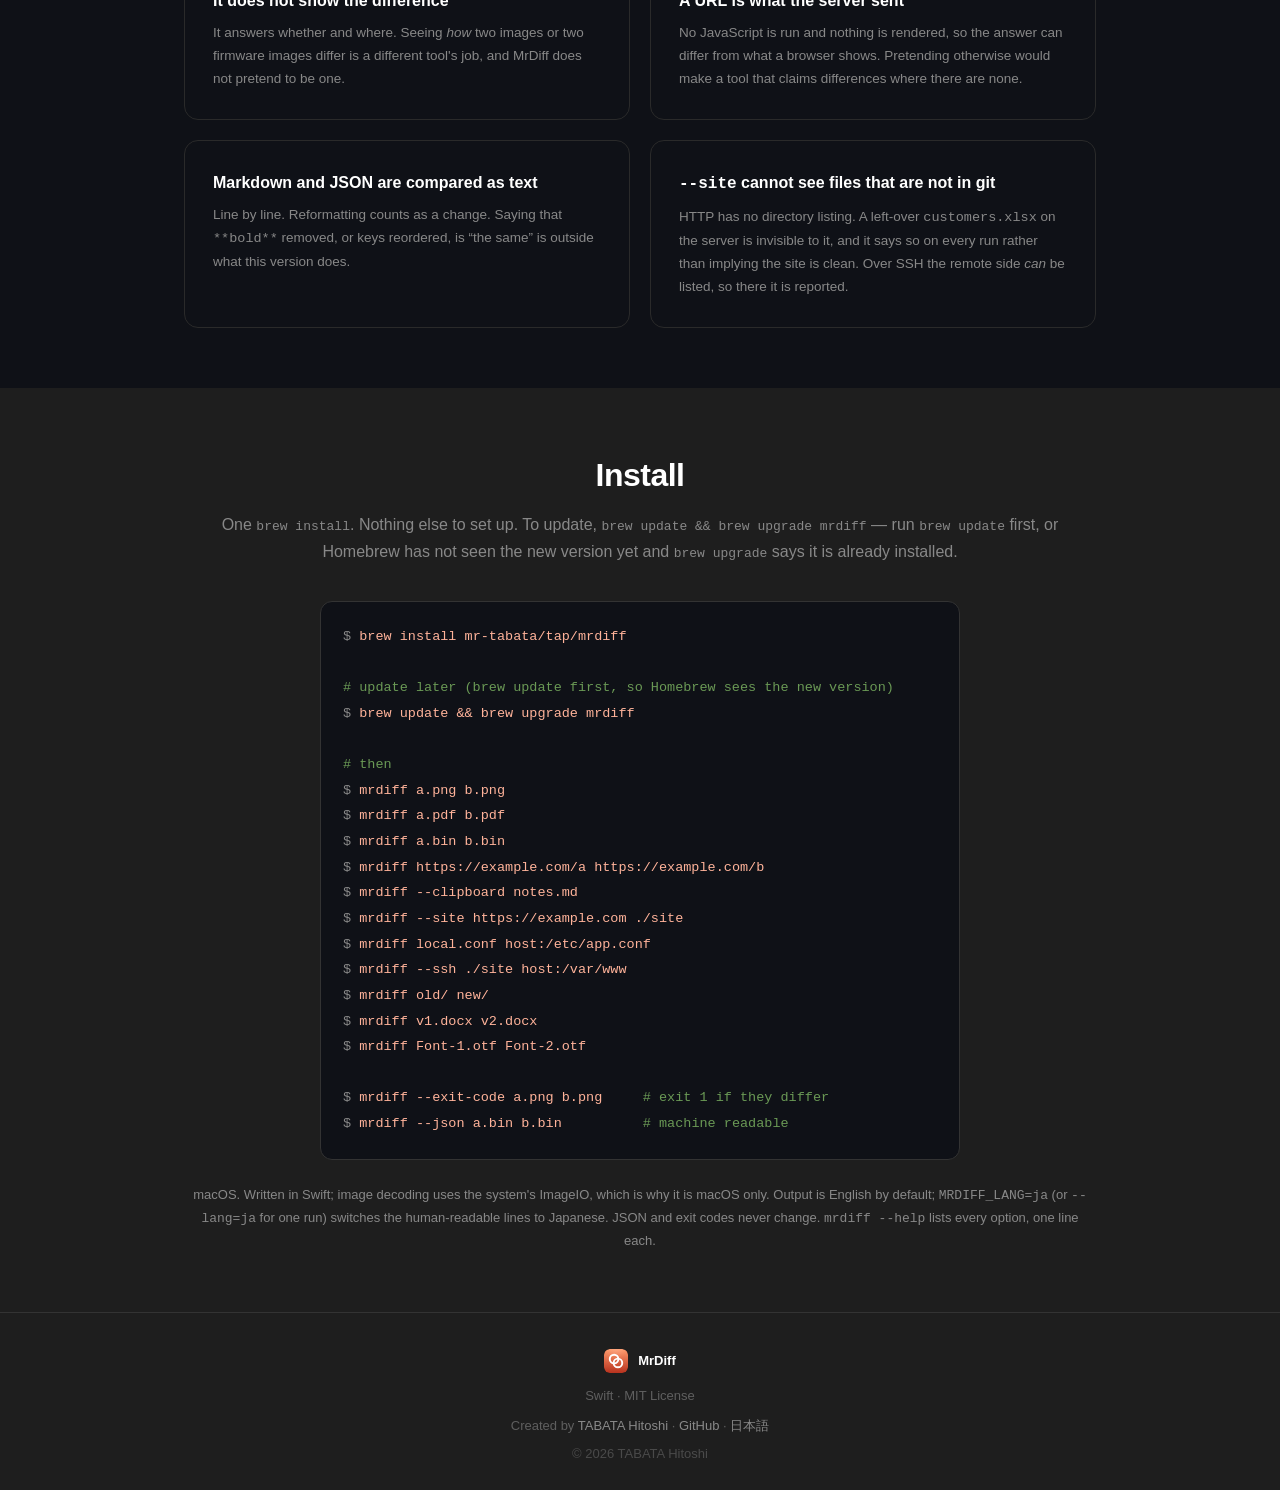
==== commit 4d707517: "画像を ずらして比べる --offset=dx,dy（v0.6.0） ヘッダーが 1 行ぶん違うスクリーンショット 2 枚は「49% が違う」で、その答えは役に立たない。 右を左の (dx, dy) " ====
--- a/docs/index.en.html
+++ b/docs/index.en.html
@@ -136,7 +136,7 @@
         <div class="card">
           <div class="ico"><svg viewBox="0 0 24 24" fill="none" stroke="currentColor" stroke-width="2"><rect x="3" y="3" width="18" height="18" rx="2"/><circle cx="8.5" cy="8.5" r="1.5"/><path d="M21 15l-5-5L5 21"/></svg></div>
           <h3>Images</h3>
-          <p>Every format ImageIO decodes — PNG, JPEG, HEIC, WebP, TIFF, PSD, thirty camera RAWs. Do they differ, what fraction of pixels, and where the first one is. Pixels are counted, so a one-pixel change is never rounded to “0.0%”. <code>--tolerance=N</code> lets small value drift count as the same; when it is on, the output says so — “identical” on its own always means byte-identical.</p>
+          <p>Every format ImageIO decodes — PNG, JPEG, HEIC, WebP, TIFF, PSD, thirty camera RAWs. Do they differ, what fraction of pixels, and where the first one is. Pixels are counted, so a one-pixel change is never rounded to “0.0%”. <code>--tolerance=N</code> lets small value drift count as the same; when it is on, the output says so — “identical” on its own always means byte-identical. <code>--offset=dx,dy</code> shifts the right image and compares the overlap only, so two screenshots whose header moved by a row answer “is the content the same?” instead of “49% differ”.</p>
 <pre class="ex"><span class="p">$</span> mrdiff --tolerance=2 a.png b.jpg
 <span class="out">Images differ — 1,560 of 390,000 pixels (0.4%)</span>
 <span class="out">  compared with ±2 per channel</span>
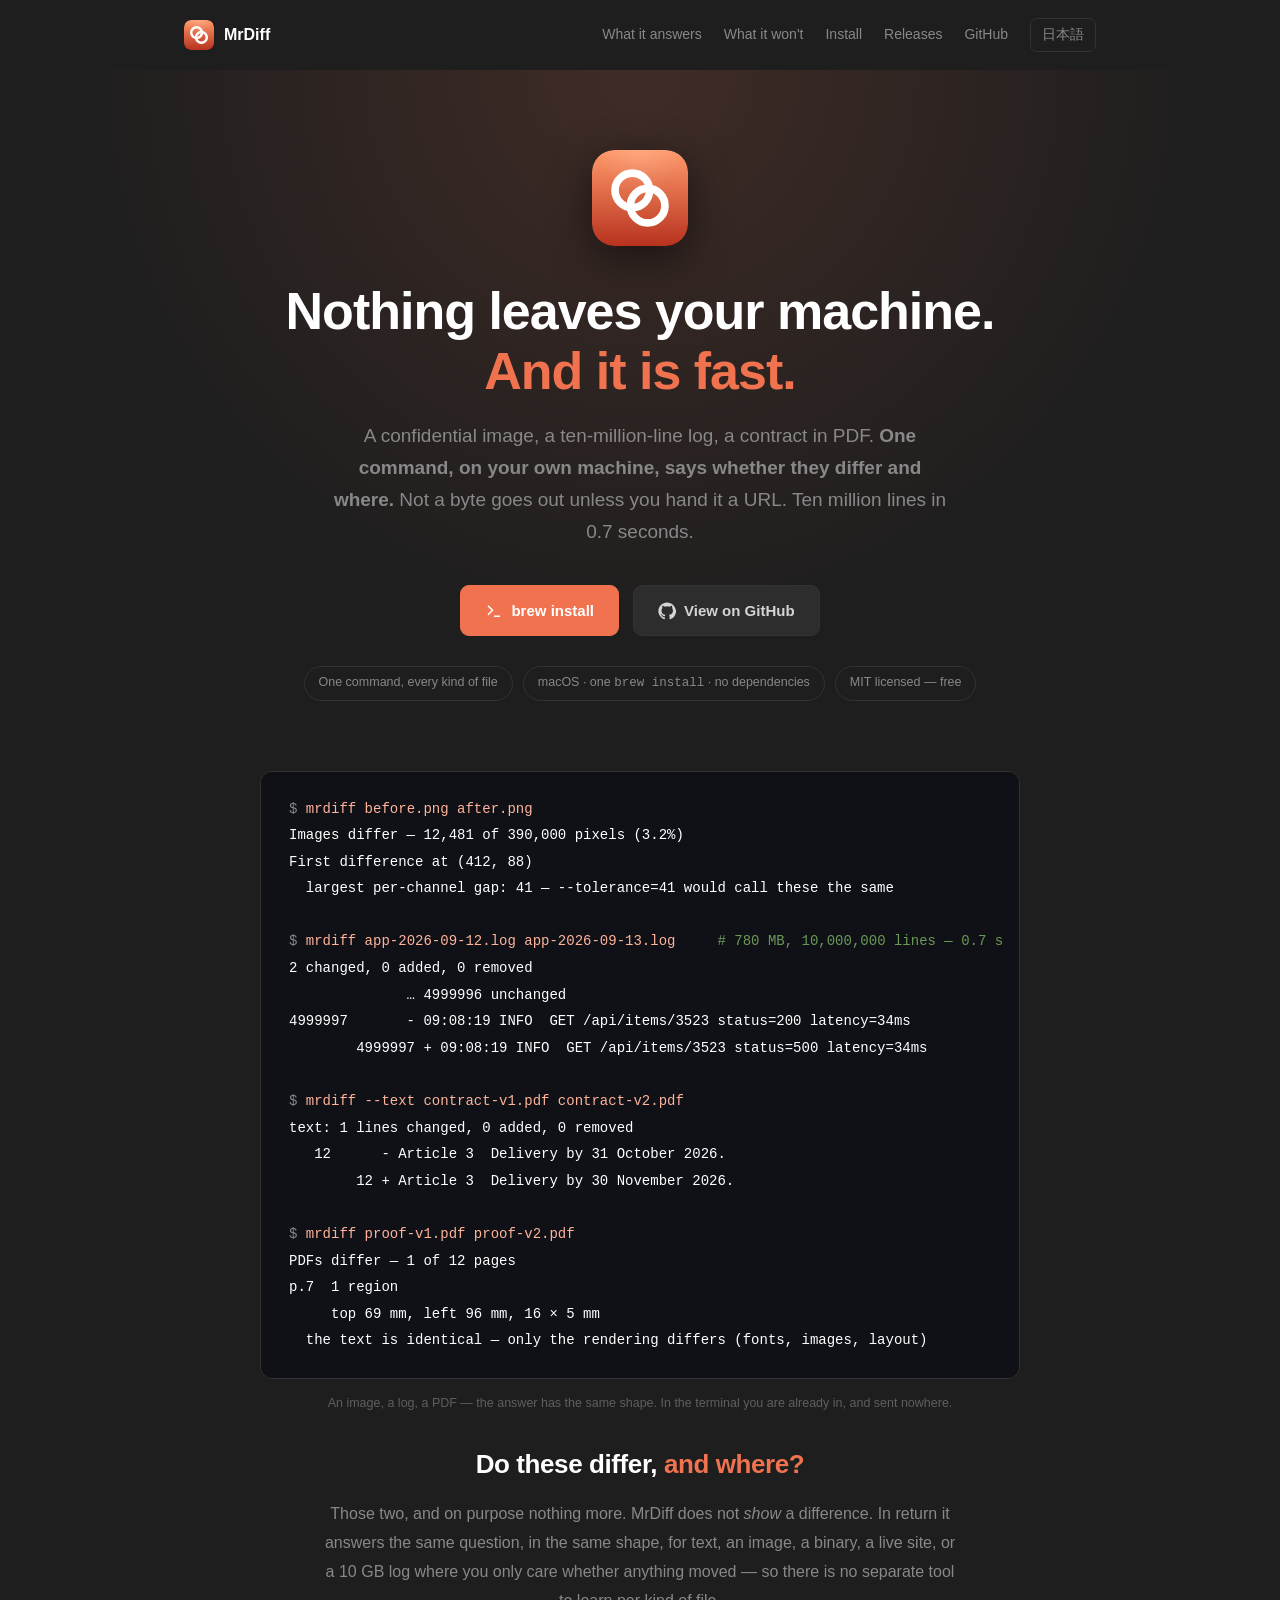
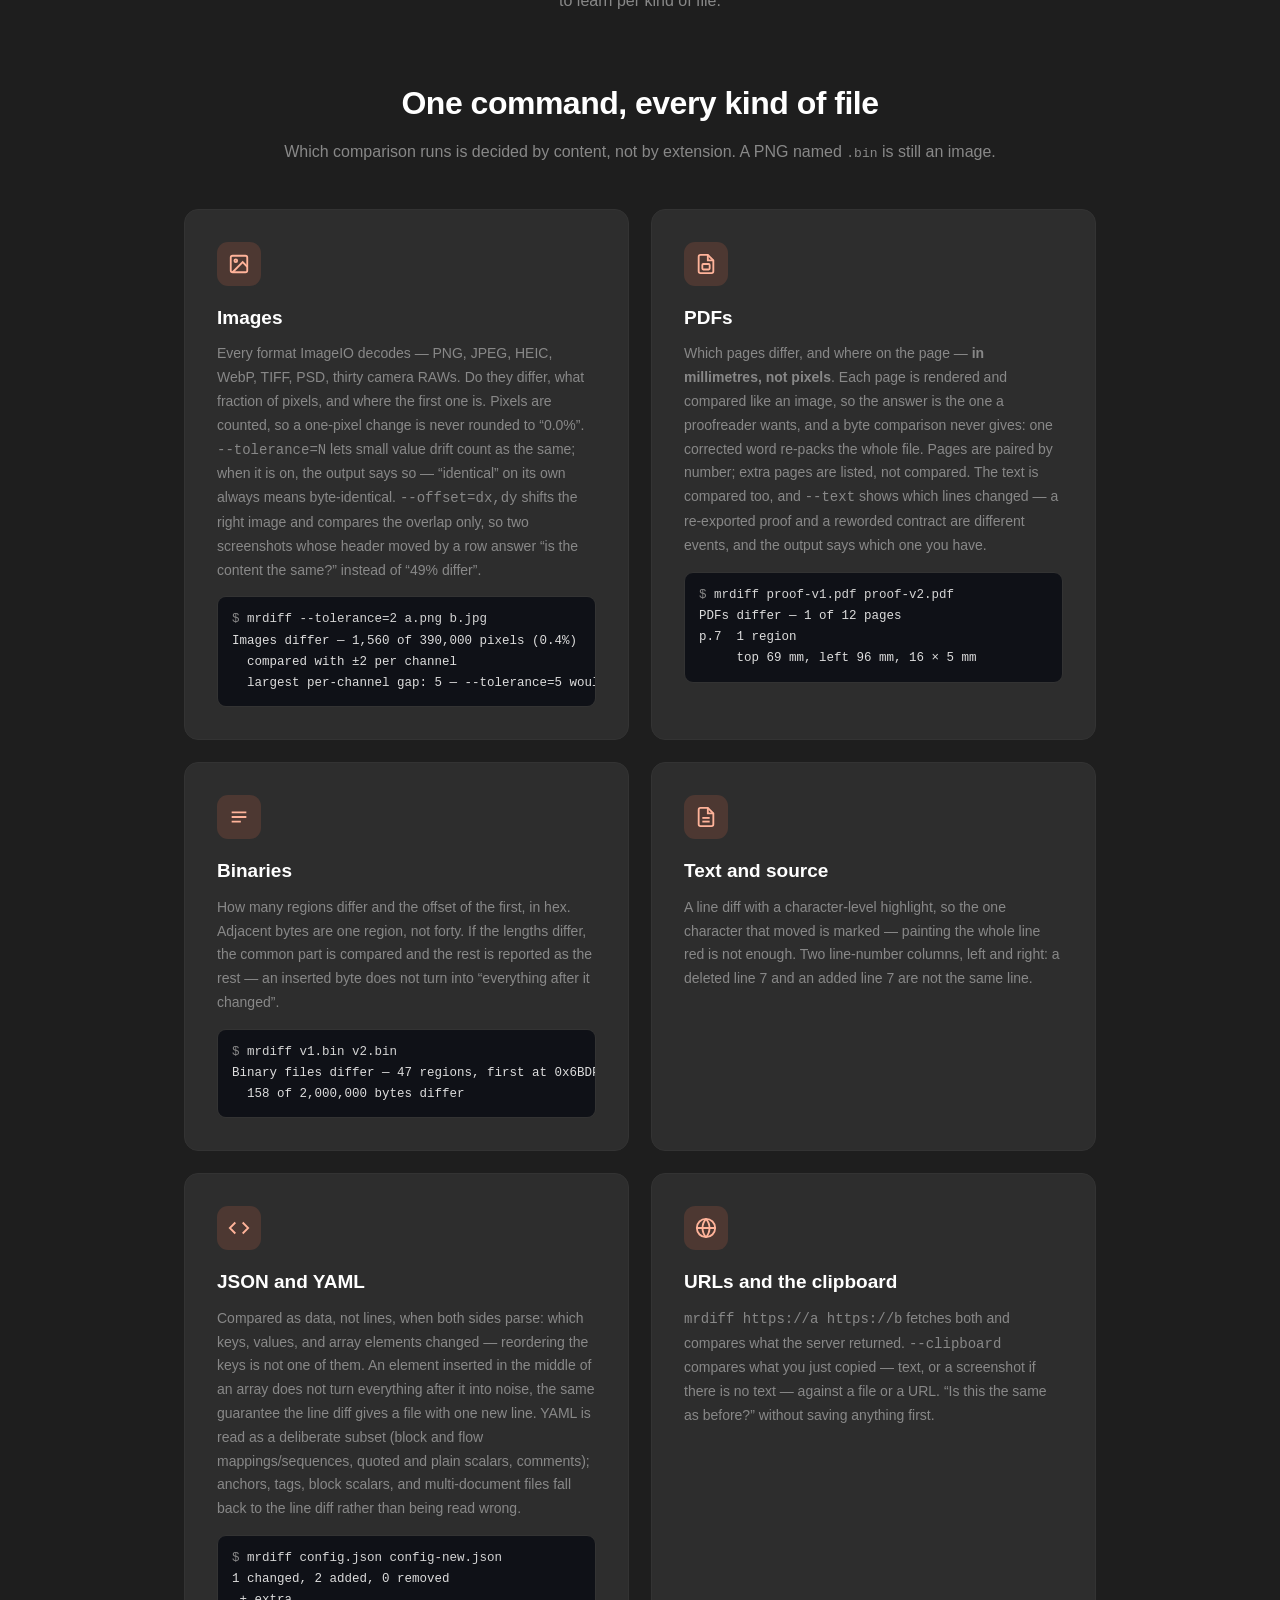
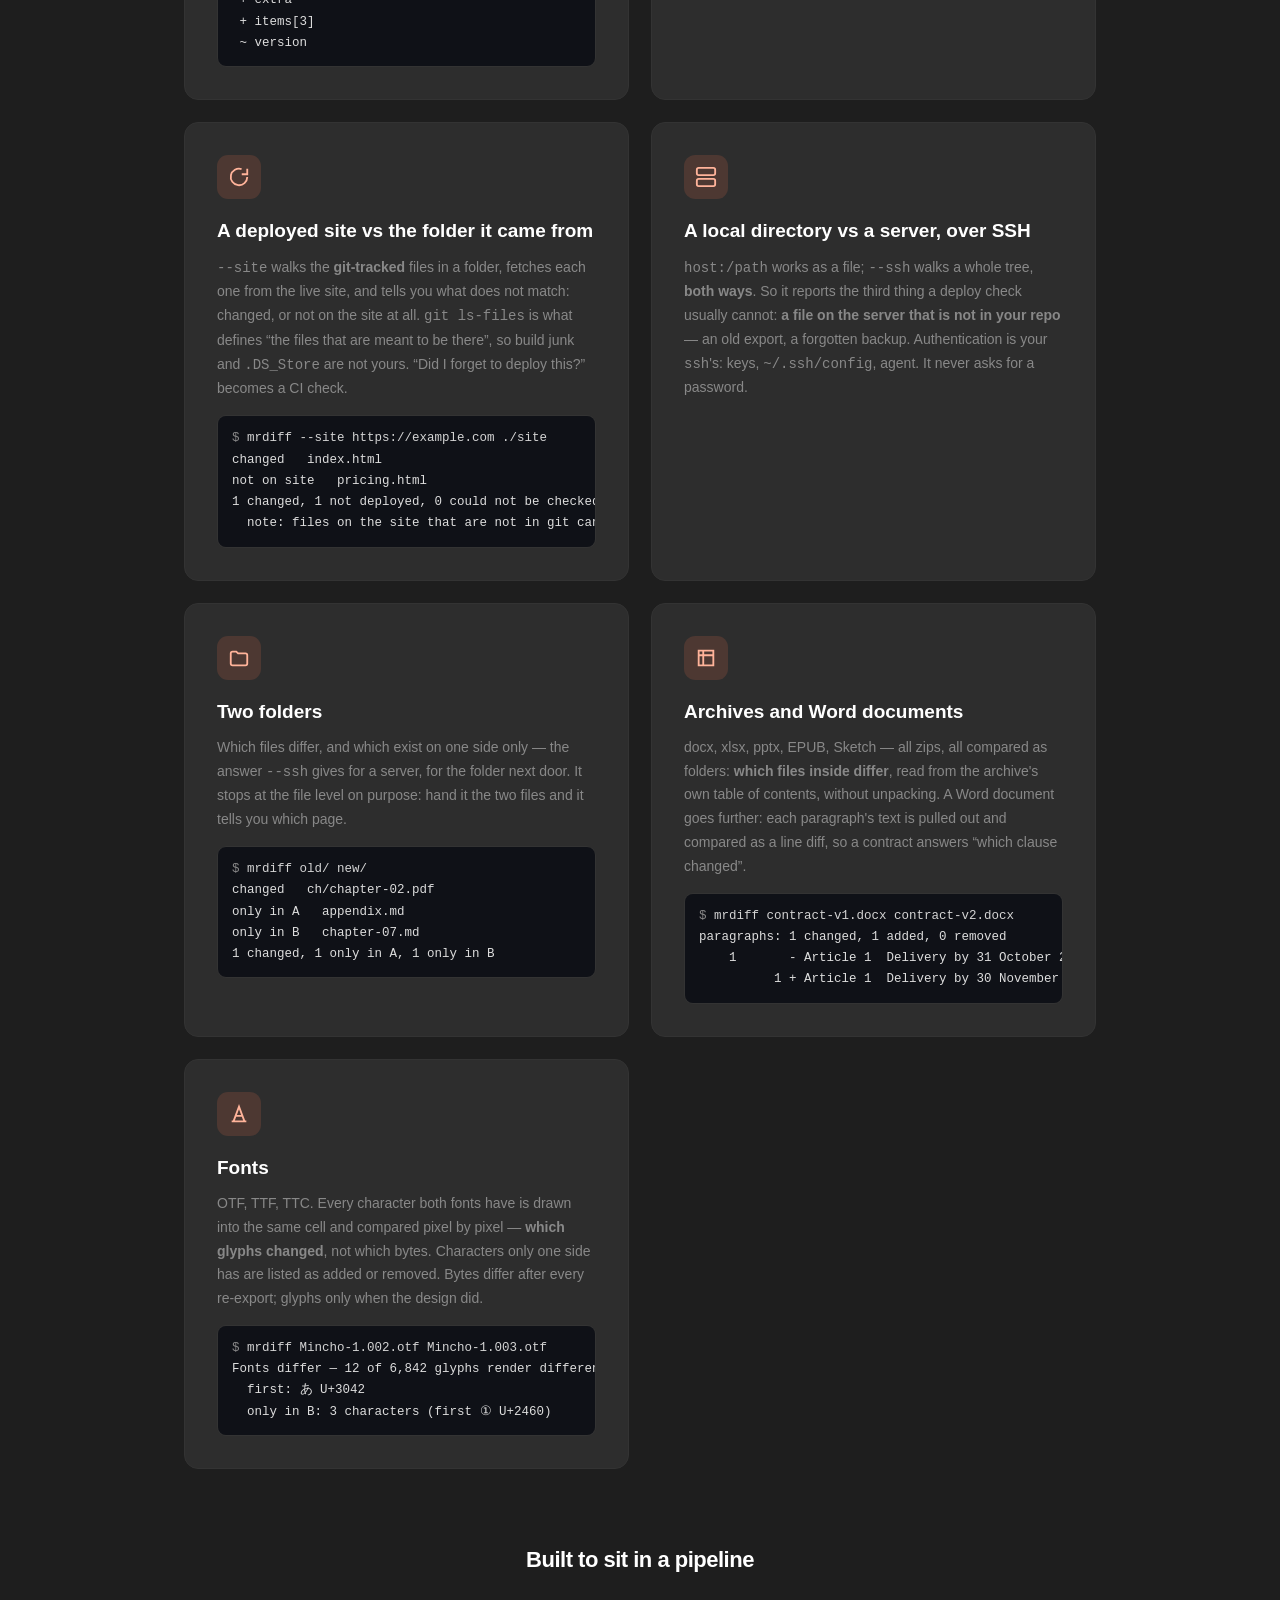
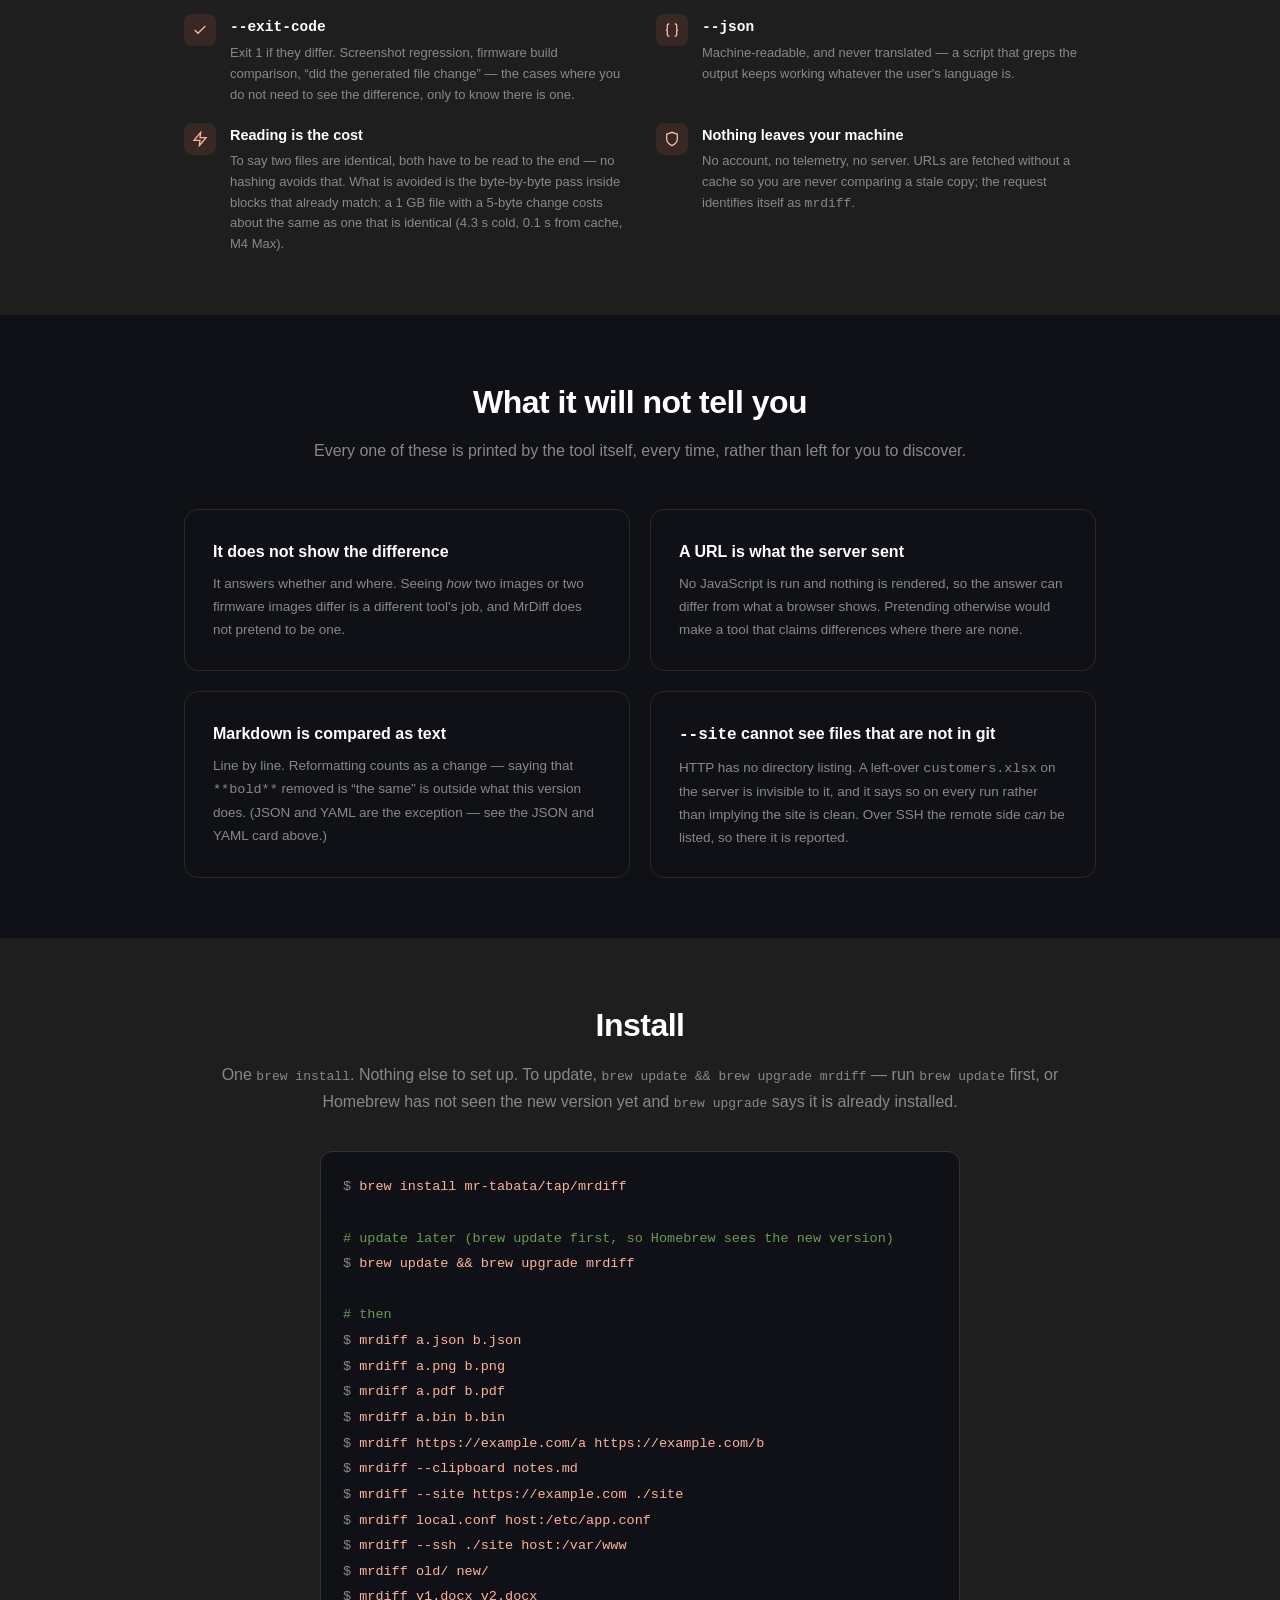
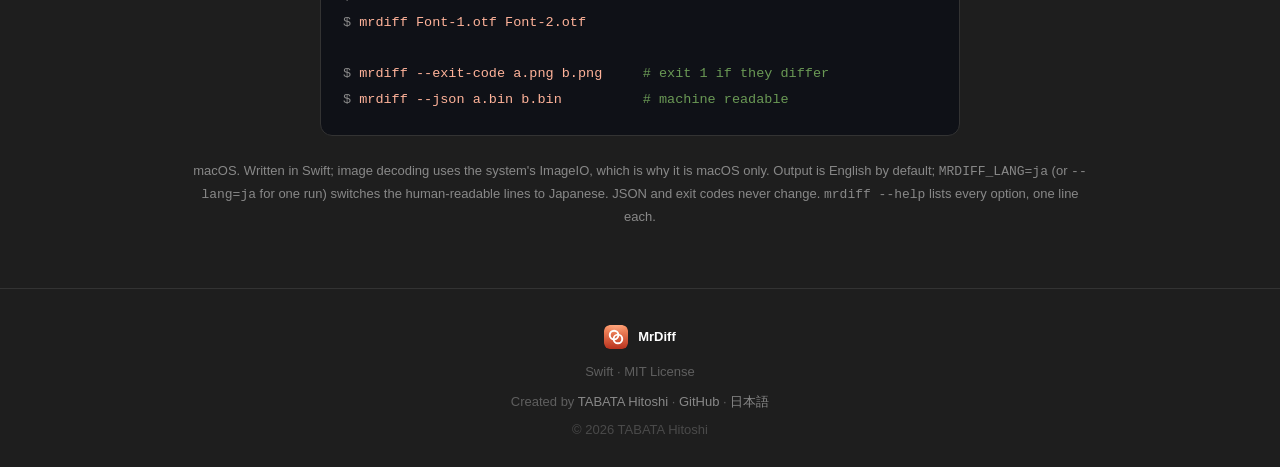
==== commit 6afd4ad5: "v0.7.0: LP・README・版を JSON/YAML 構造比較に合わせる Version.swift を 0.7.0 に。LP（英日）に JSON/YAML のカードと「答えないこと」の 訂正" ====
--- a/docs/index.en.html
+++ b/docs/index.en.html
@@ -165,6 +165,16 @@
           <p>A line diff with a character-level highlight, so the one character that moved is marked — painting the whole line red is not enough. Two line-number columns, left and right: a deleted line 7 and an added line 7 are not the same line.</p>
         </div>
         <div class="card">
+          <div class="ico"><svg viewBox="0 0 24 24" fill="none" stroke="currentColor" stroke-width="2"><polyline points="16 18 22 12 16 6"/><polyline points="8 6 2 12 8 18"/></svg></div>
+          <h3>JSON and YAML</h3>
+          <p>Compared as data, not lines, when both sides parse: which keys, values, and array elements changed — reordering the keys is not one of them. An element inserted in the middle of an array does not turn everything after it into noise, the same guarantee the line diff gives a file with one new line. YAML is read as a deliberate subset (block and flow mappings/sequences, quoted and plain scalars, comments); anchors, tags, block scalars, and multi-document files fall back to the line diff rather than being read wrong.</p>
+<pre class="ex"><span class="p">$</span> mrdiff config.json config-new.json
+<span class="out">1 changed, 2 added, 0 removed</span>
+<span class="out"> + extra</span>
+<span class="out"> + items[3]</span>
+<span class="out"> ~ version</span></pre>
+        </div>
+        <div class="card">
           <div class="ico"><svg viewBox="0 0 24 24" fill="none" stroke="currentColor" stroke-width="2"><circle cx="12" cy="12" r="10"/><path d="M2 12h20M12 2a15 15 0 0 1 0 20M12 2a15 15 0 0 0 0 20"/></svg></div>
           <h3>URLs and the clipboard</h3>
           <p><code>mrdiff https://a https://b</code> fetches both and compares what the server returned. <code>--clipboard</code> compares what you just copied — text, or a screenshot if there is no text — against a file or a URL. “Is this the same as before?” without saving anything first.</p>
@@ -255,8 +265,8 @@
           <p>No JavaScript is run and nothing is rendered, so the answer can differ from what a browser shows. Pretending otherwise would make a tool that claims differences where there are none.</p>
         </div>
         <div class="card">
-          <h3>Markdown and JSON are compared as text</h3>
-          <p>Line by line. Reformatting counts as a change. Saying that <code>**bold**</code> removed, or keys reordered, is “the same” is outside what this version does.</p>
+          <h3>Markdown is compared as text</h3>
+          <p>Line by line. Reformatting counts as a change — saying that <code>**bold**</code> removed is “the same” is outside what this version does. (JSON and YAML are the exception — see the JSON and YAML card above.)</p>
         </div>
         <div class="card">
           <h3><code>--site</code> cannot see files that are not in git</h3>
@@ -280,6 +290,7 @@
 <span class="p">$</span> <span class="cmd">brew update &amp;&amp; brew upgrade mrdiff</span>
 
 <span class="c"># then</span>
+<span class="p">$</span> <span class="cmd">mrdiff a.json b.json</span>
 <span class="p">$</span> <span class="cmd">mrdiff a.png b.png</span>
 <span class="p">$</span> <span class="cmd">mrdiff a.pdf b.pdf</span>
 <span class="p">$</span> <span class="cmd">mrdiff a.bin b.bin</span>
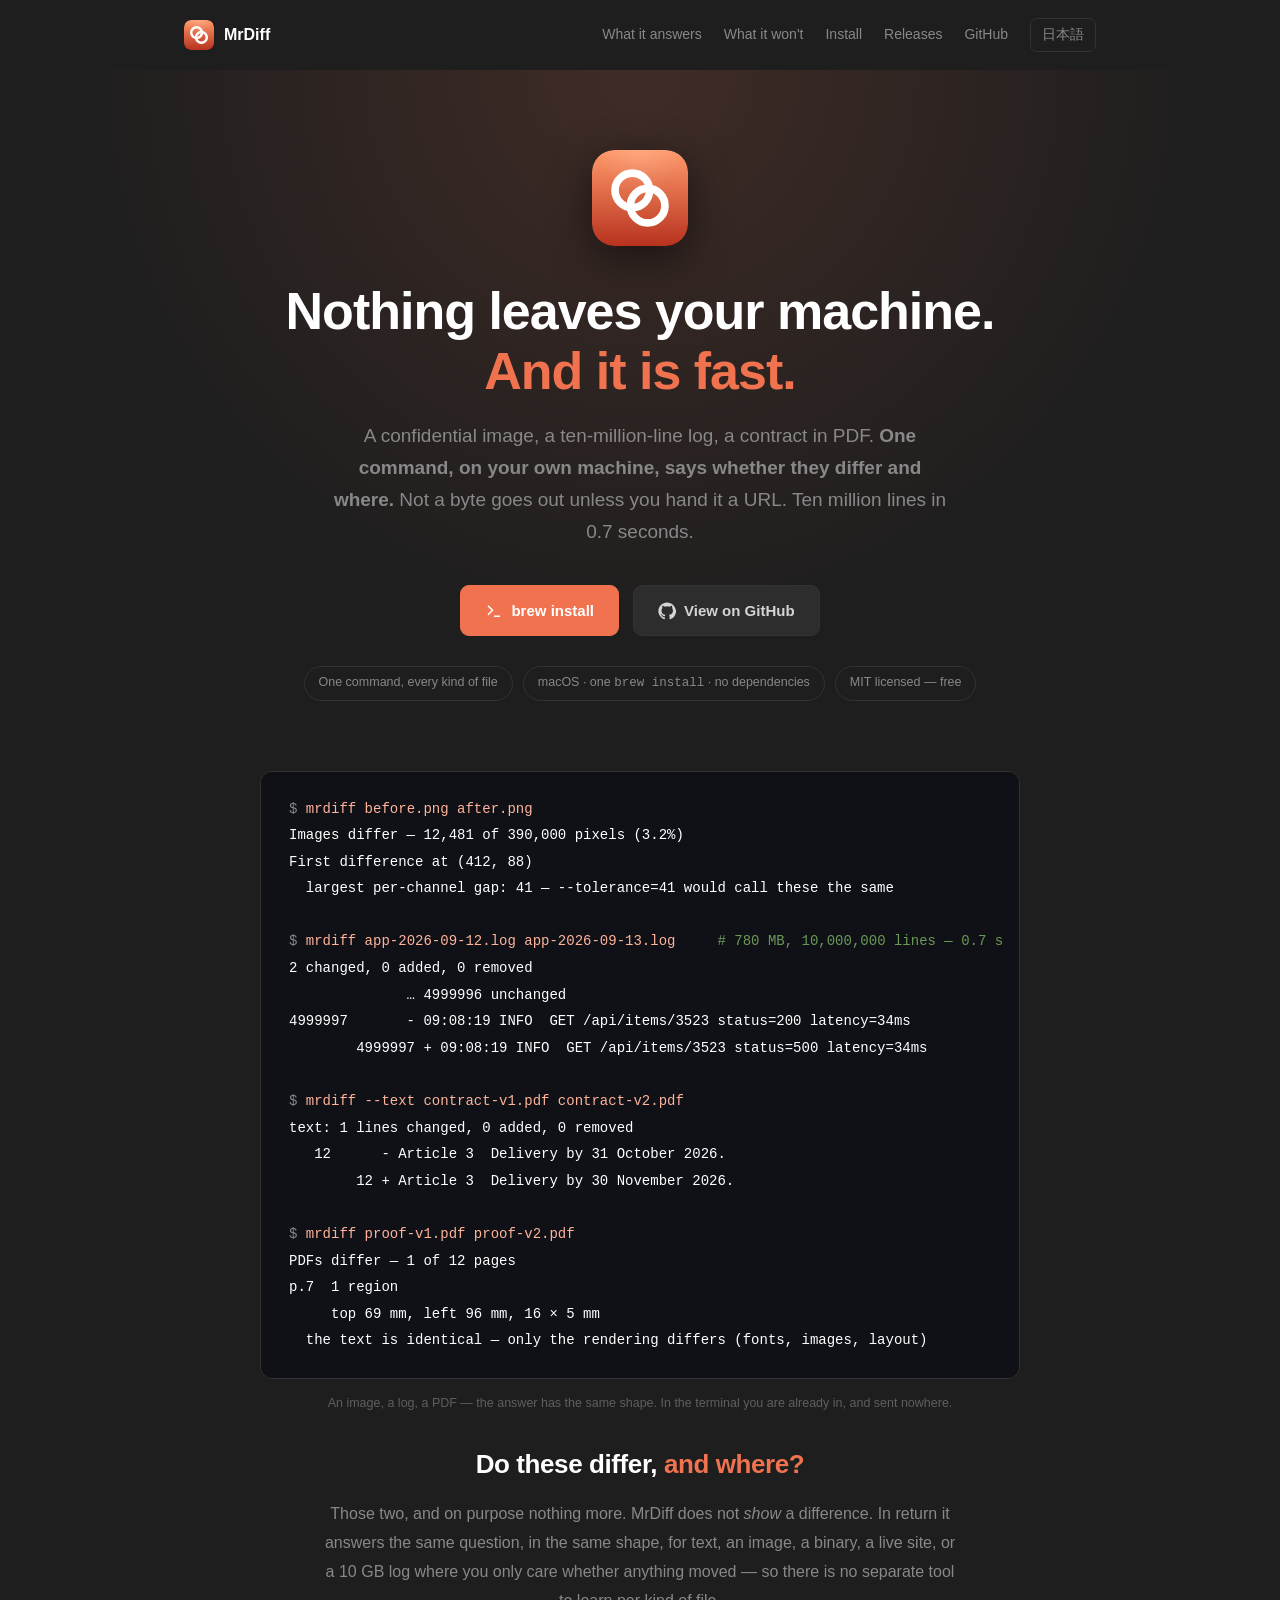
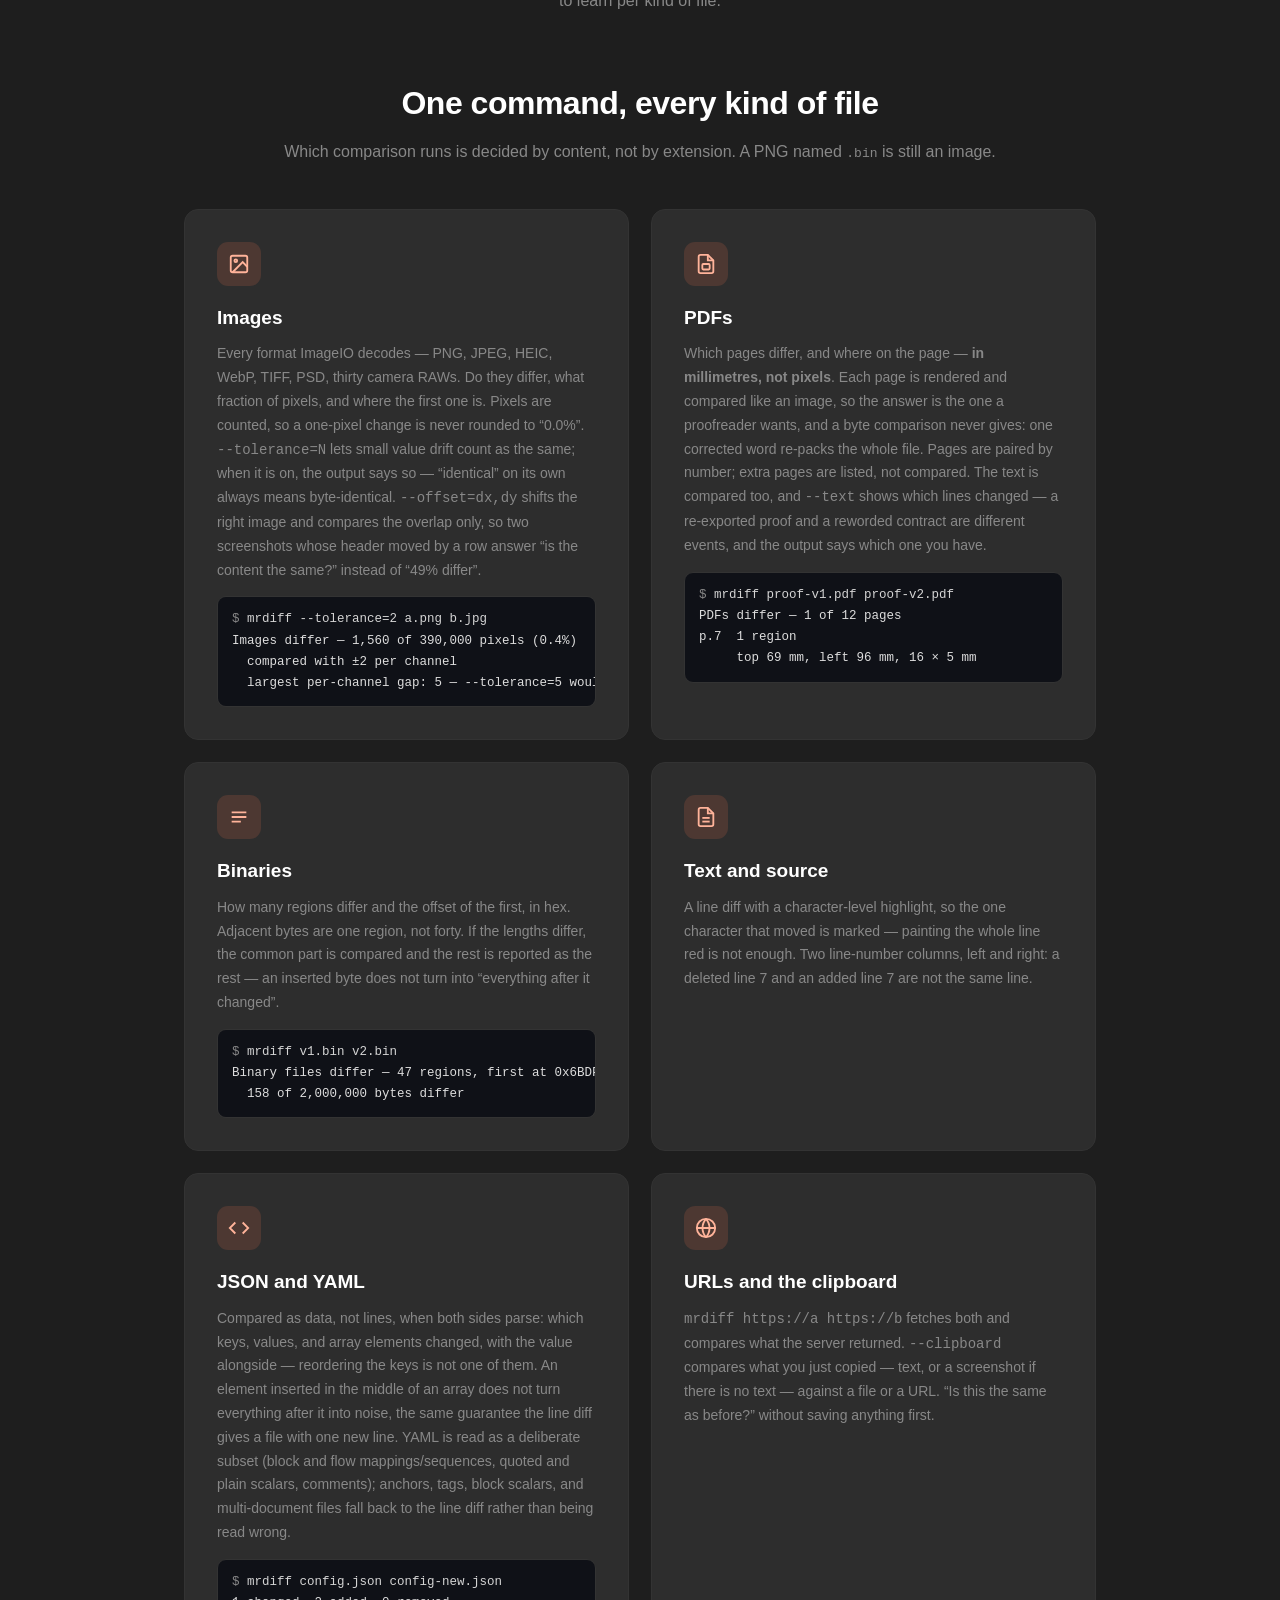
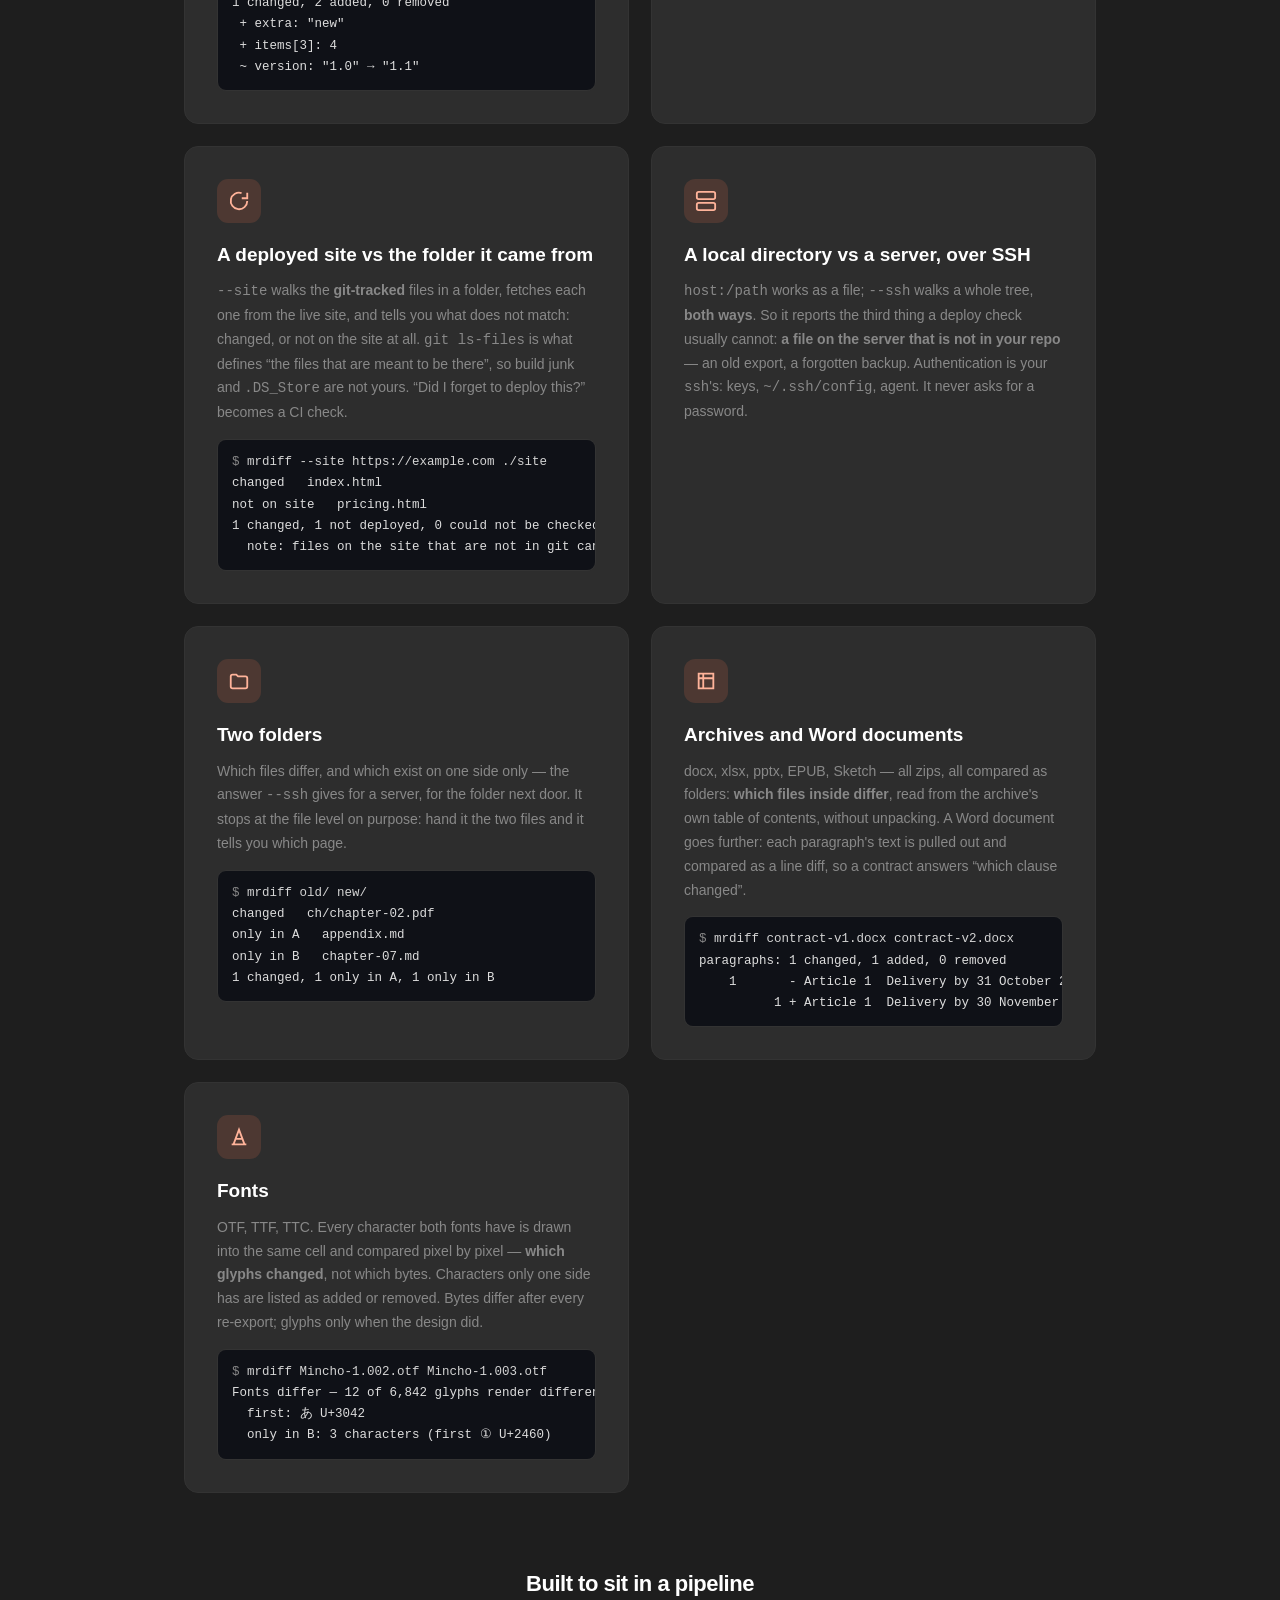
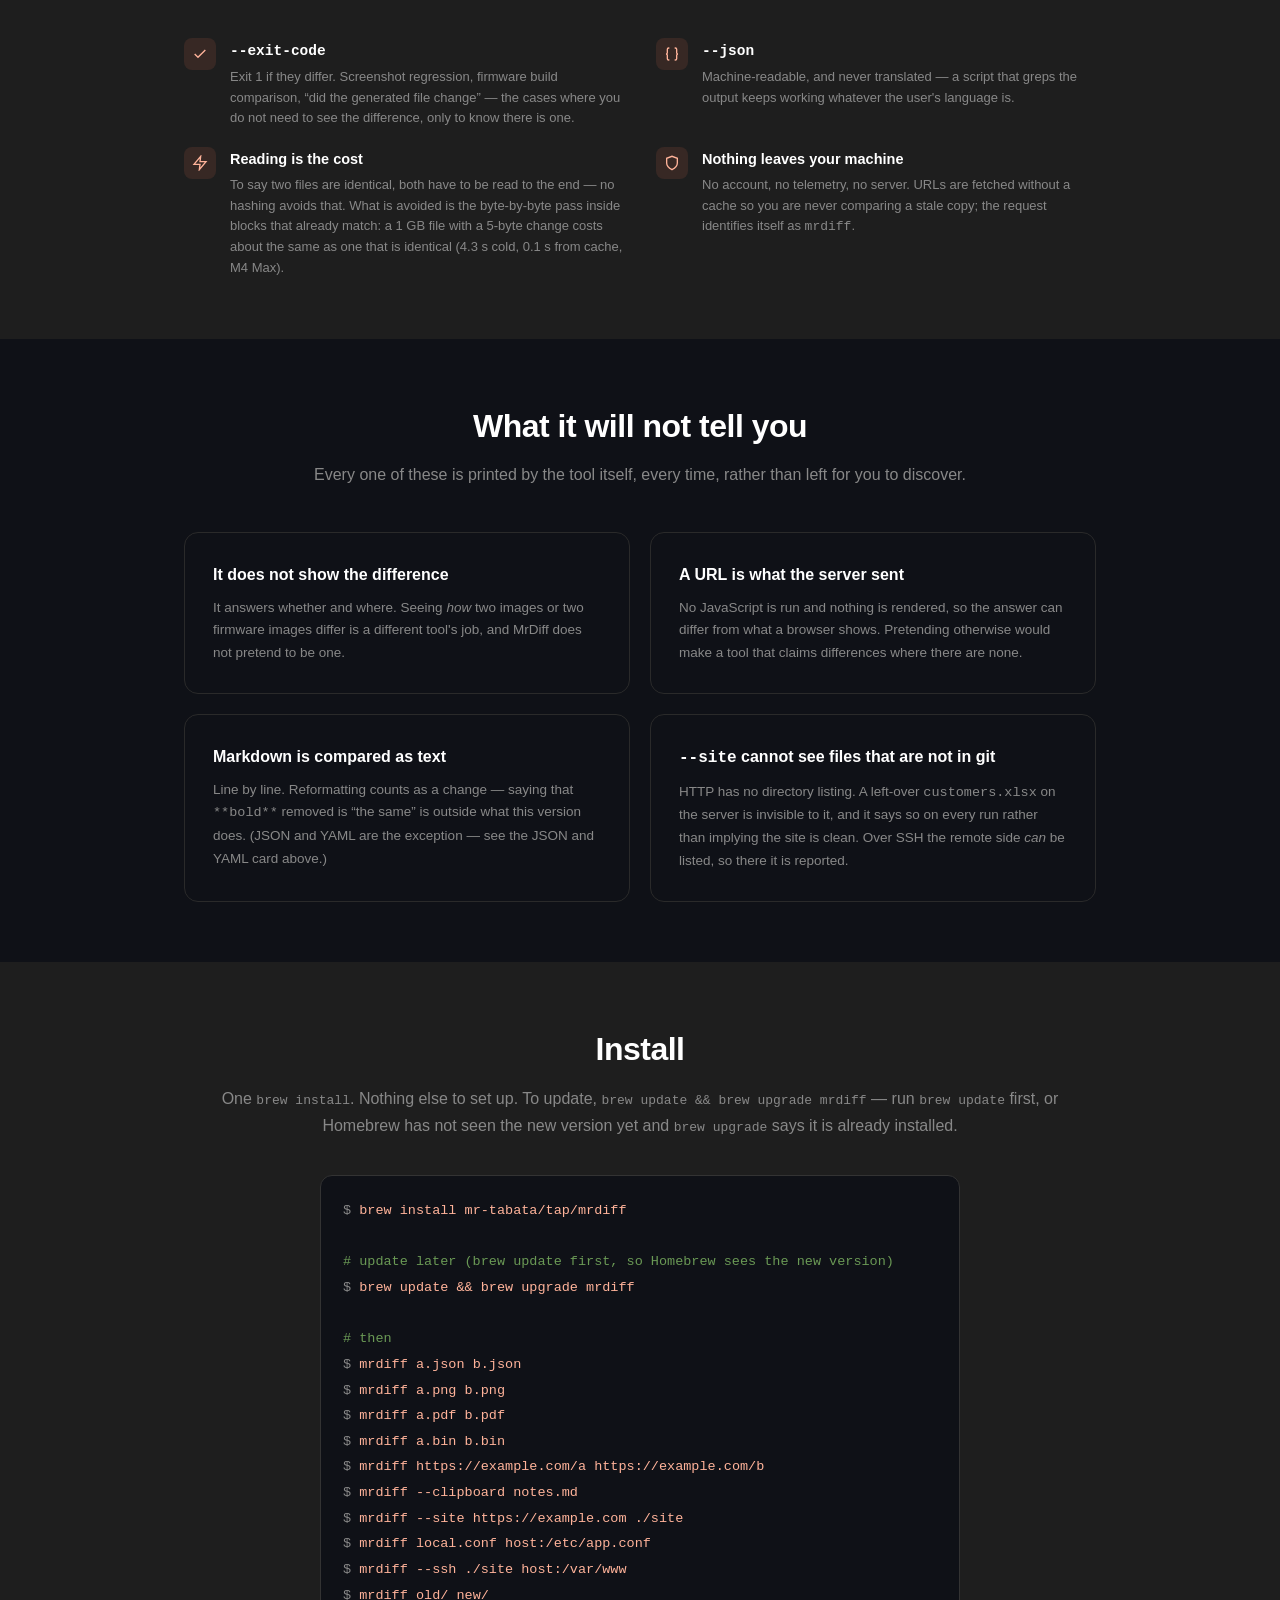
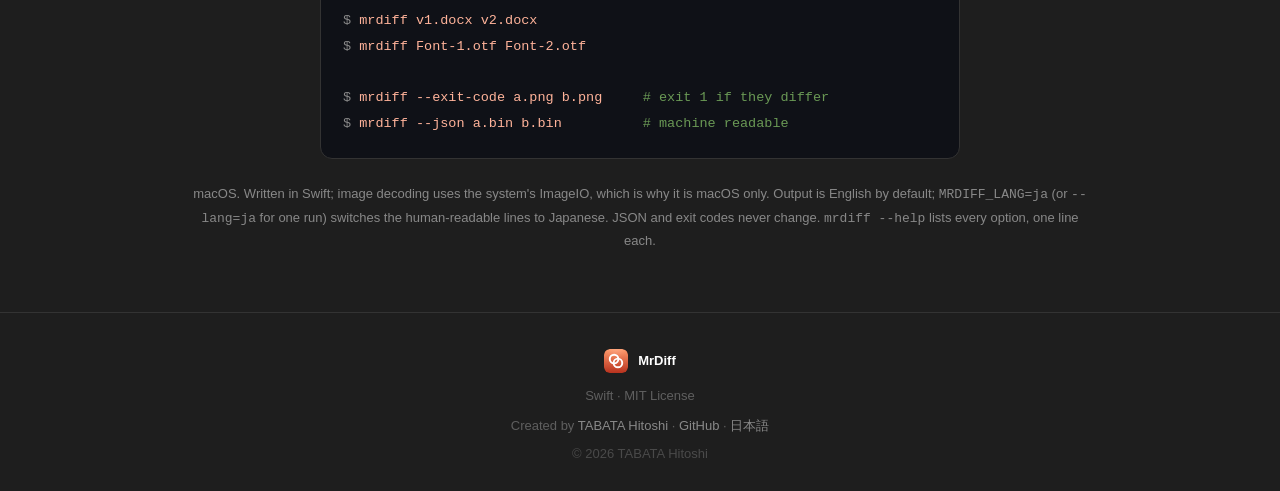
==== commit 34c11266: "v0.7.1: LP・README・履歴を before/after に合わせる Version.swift を 0.7.1 に。LP（英日）の JSON/YAML の例に値を足し、 release " ====
--- a/docs/index.en.html
+++ b/docs/index.en.html
@@ -167,12 +167,12 @@
         <div class="card">
           <div class="ico"><svg viewBox="0 0 24 24" fill="none" stroke="currentColor" stroke-width="2"><polyline points="16 18 22 12 16 6"/><polyline points="8 6 2 12 8 18"/></svg></div>
           <h3>JSON and YAML</h3>
-          <p>Compared as data, not lines, when both sides parse: which keys, values, and array elements changed — reordering the keys is not one of them. An element inserted in the middle of an array does not turn everything after it into noise, the same guarantee the line diff gives a file with one new line. YAML is read as a deliberate subset (block and flow mappings/sequences, quoted and plain scalars, comments); anchors, tags, block scalars, and multi-document files fall back to the line diff rather than being read wrong.</p>
+          <p>Compared as data, not lines, when both sides parse: which keys, values, and array elements changed, with the value alongside — reordering the keys is not one of them. An element inserted in the middle of an array does not turn everything after it into noise, the same guarantee the line diff gives a file with one new line. YAML is read as a deliberate subset (block and flow mappings/sequences, quoted and plain scalars, comments); anchors, tags, block scalars, and multi-document files fall back to the line diff rather than being read wrong.</p>
 <pre class="ex"><span class="p">$</span> mrdiff config.json config-new.json
 <span class="out">1 changed, 2 added, 0 removed</span>
-<span class="out"> + extra</span>
-<span class="out"> + items[3]</span>
-<span class="out"> ~ version</span></pre>
+<span class="out"> + extra: "new"</span>
+<span class="out"> + items[3]: 4</span>
+<span class="out"> ~ version: "1.0" → "1.1"</span></pre>
         </div>
         <div class="card">
           <div class="ico"><svg viewBox="0 0 24 24" fill="none" stroke="currentColor" stroke-width="2"><circle cx="12" cy="12" r="10"/><path d="M2 12h20M12 2a15 15 0 0 1 0 20M12 2a15 15 0 0 0 0 20"/></svg></div>
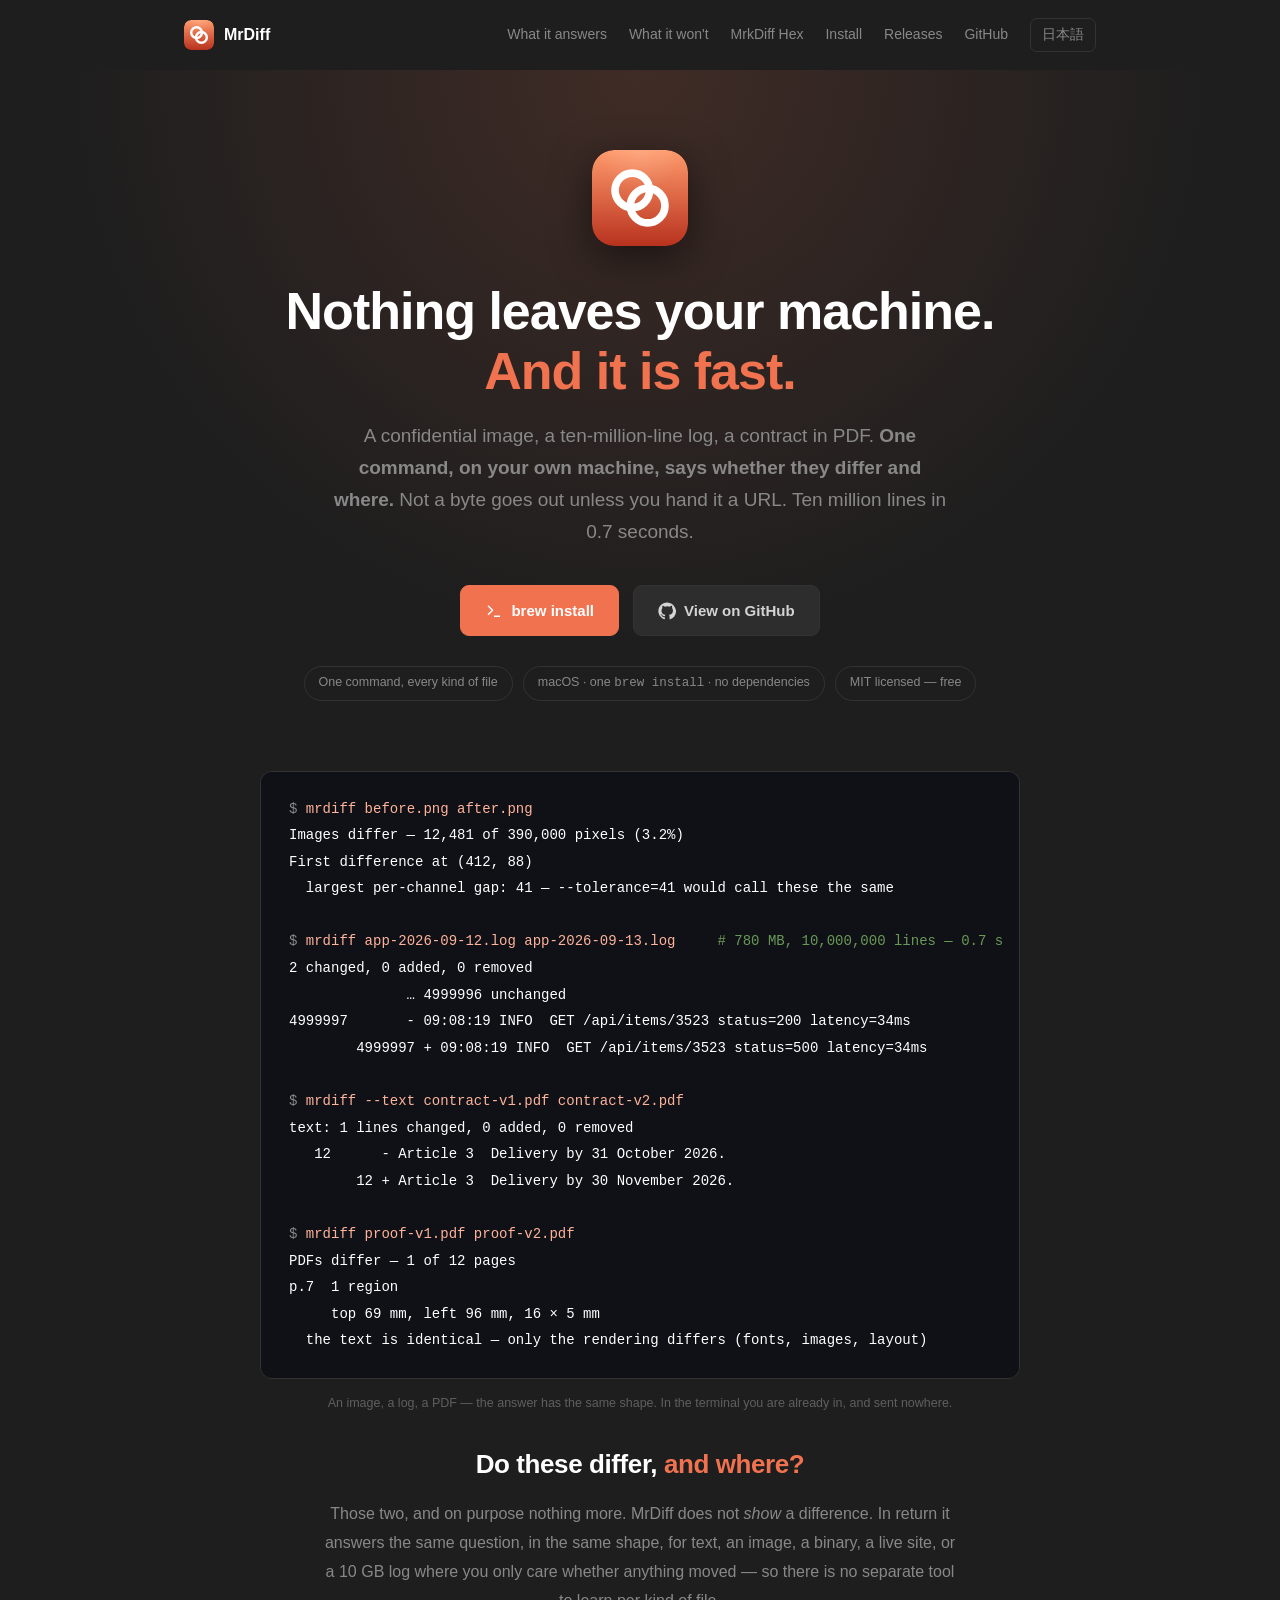
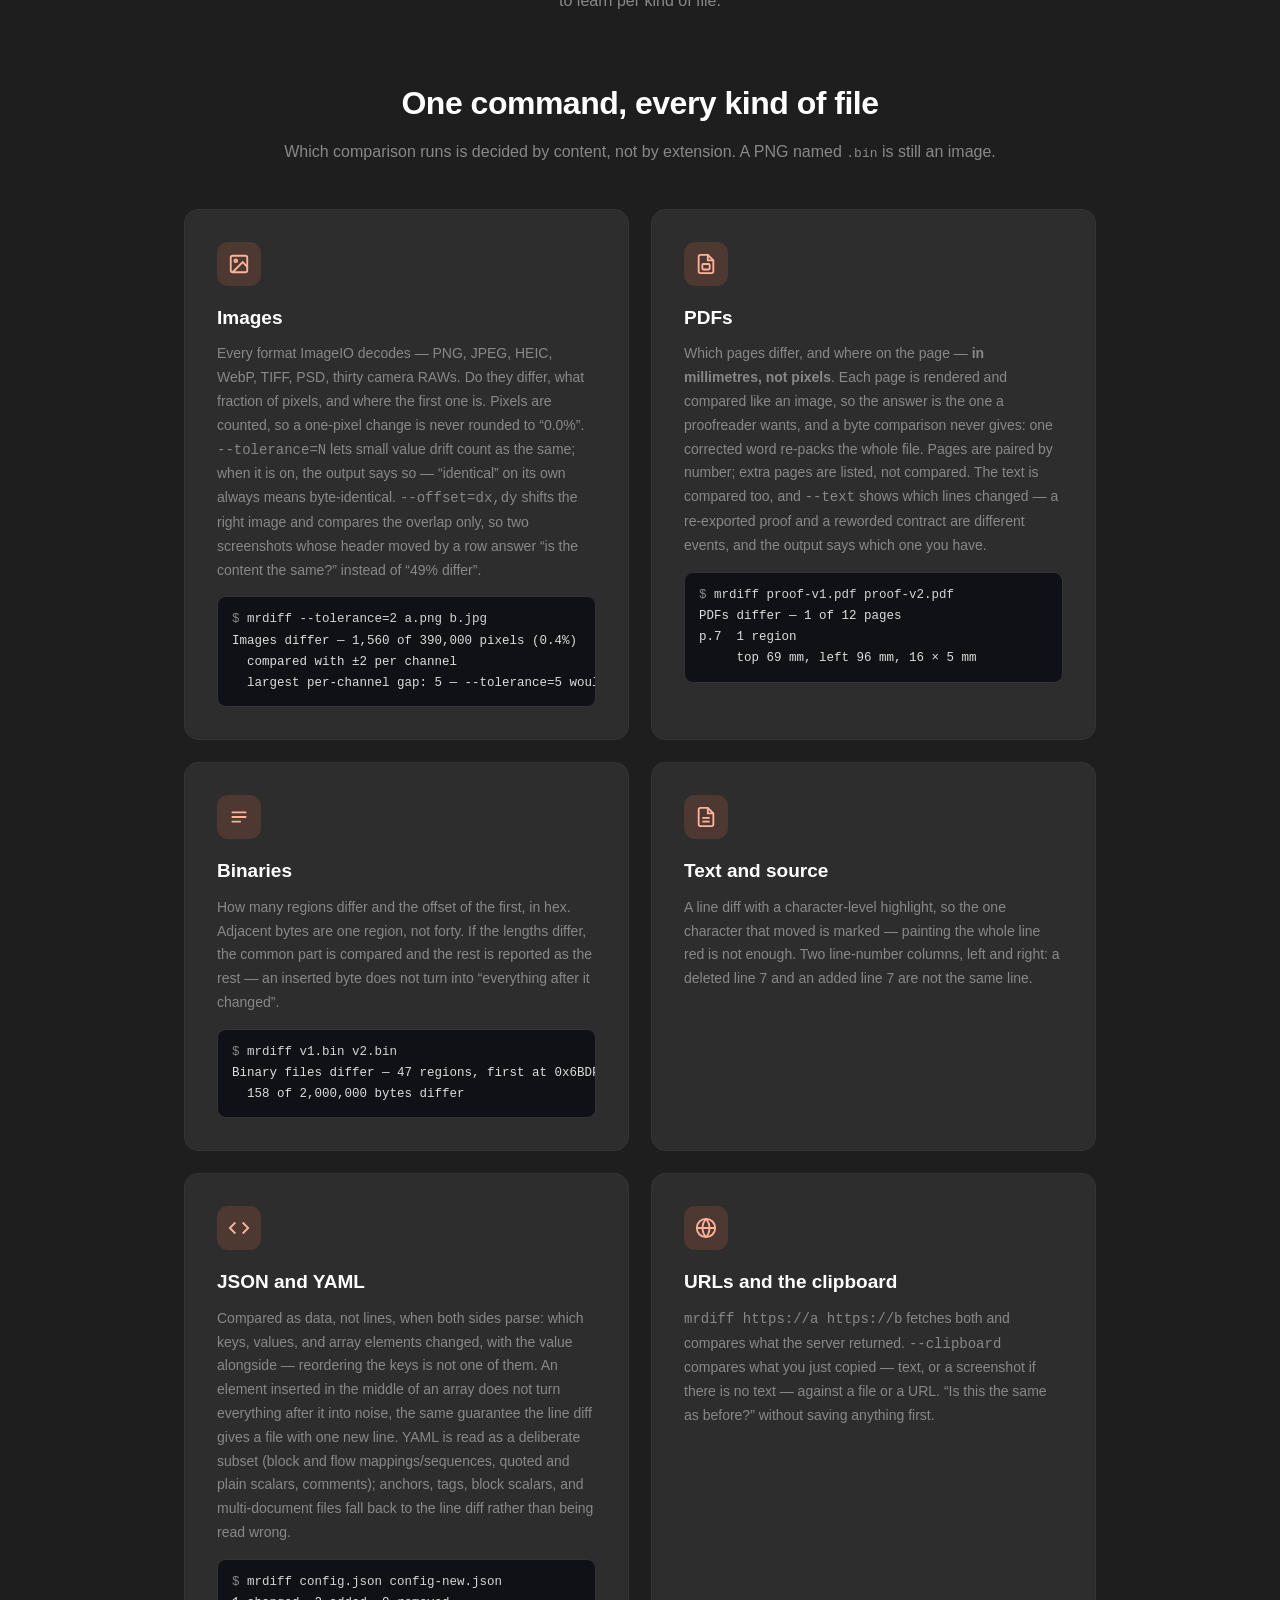
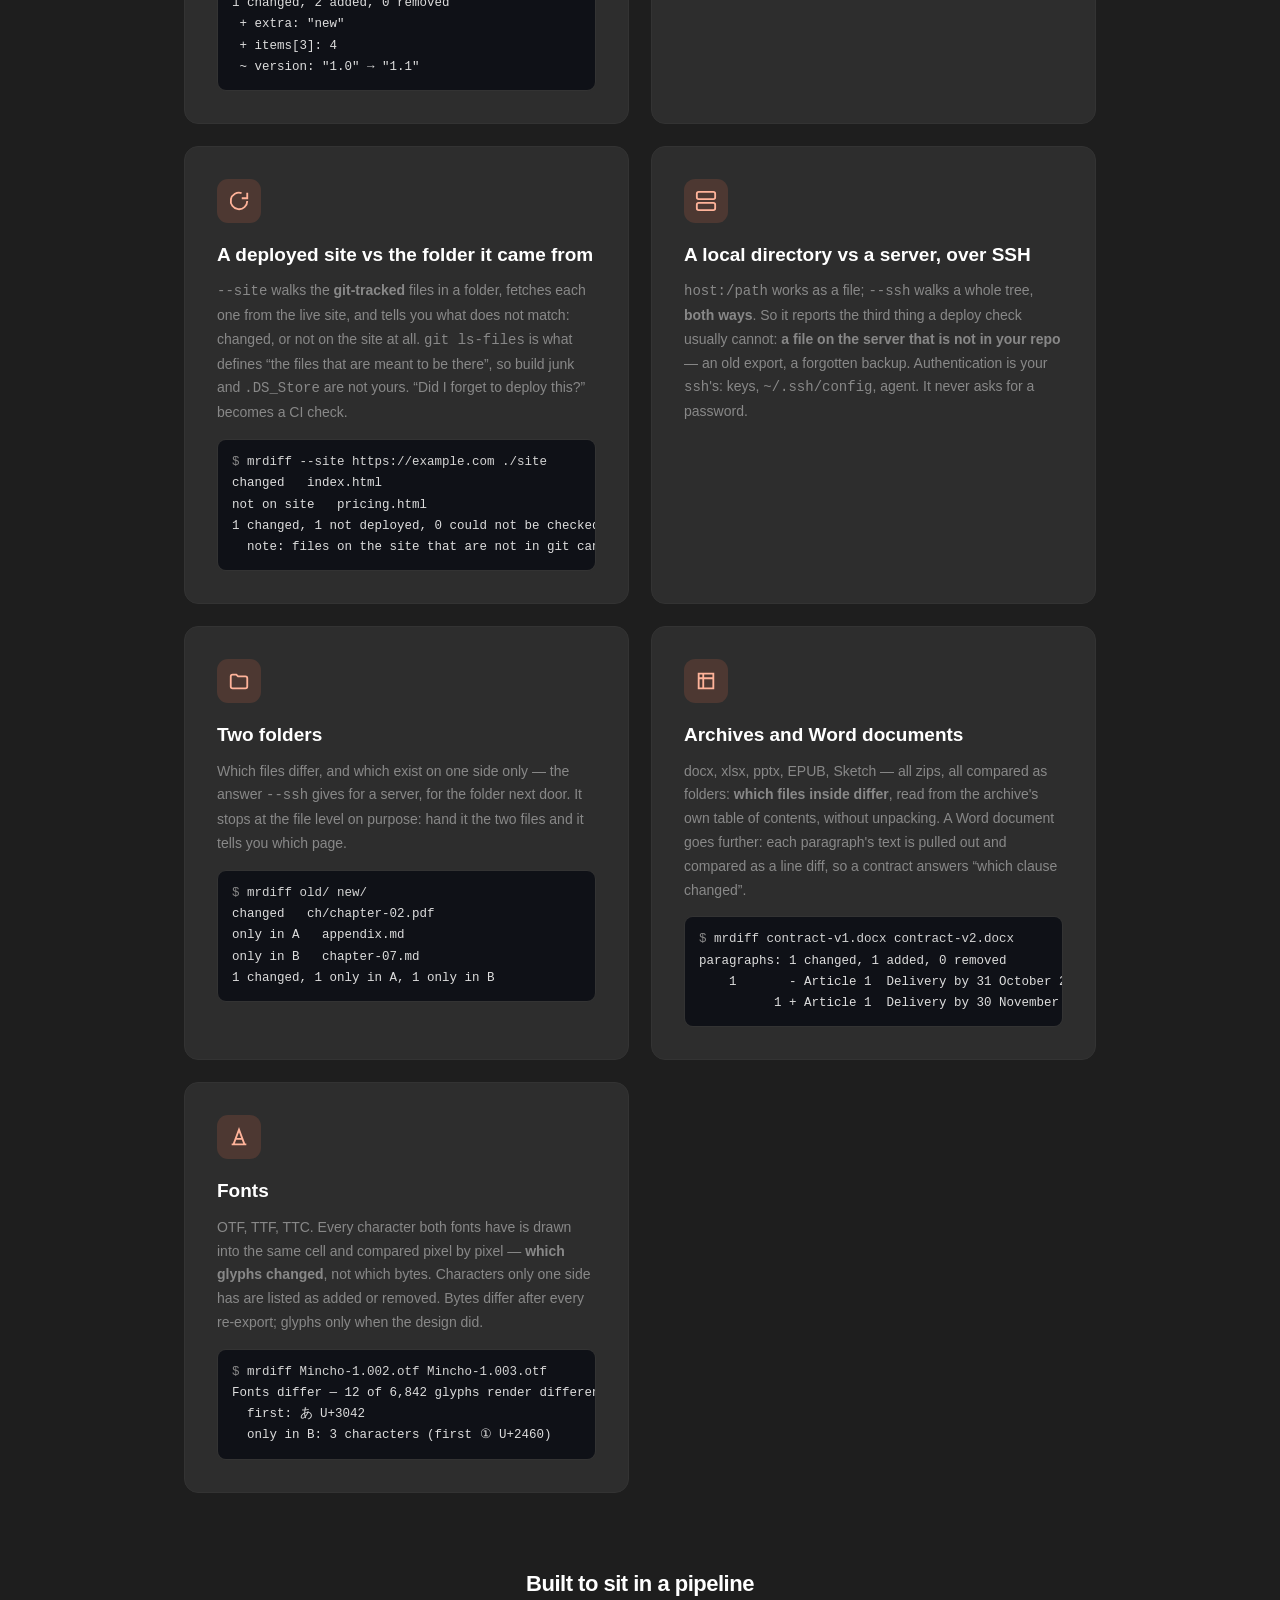
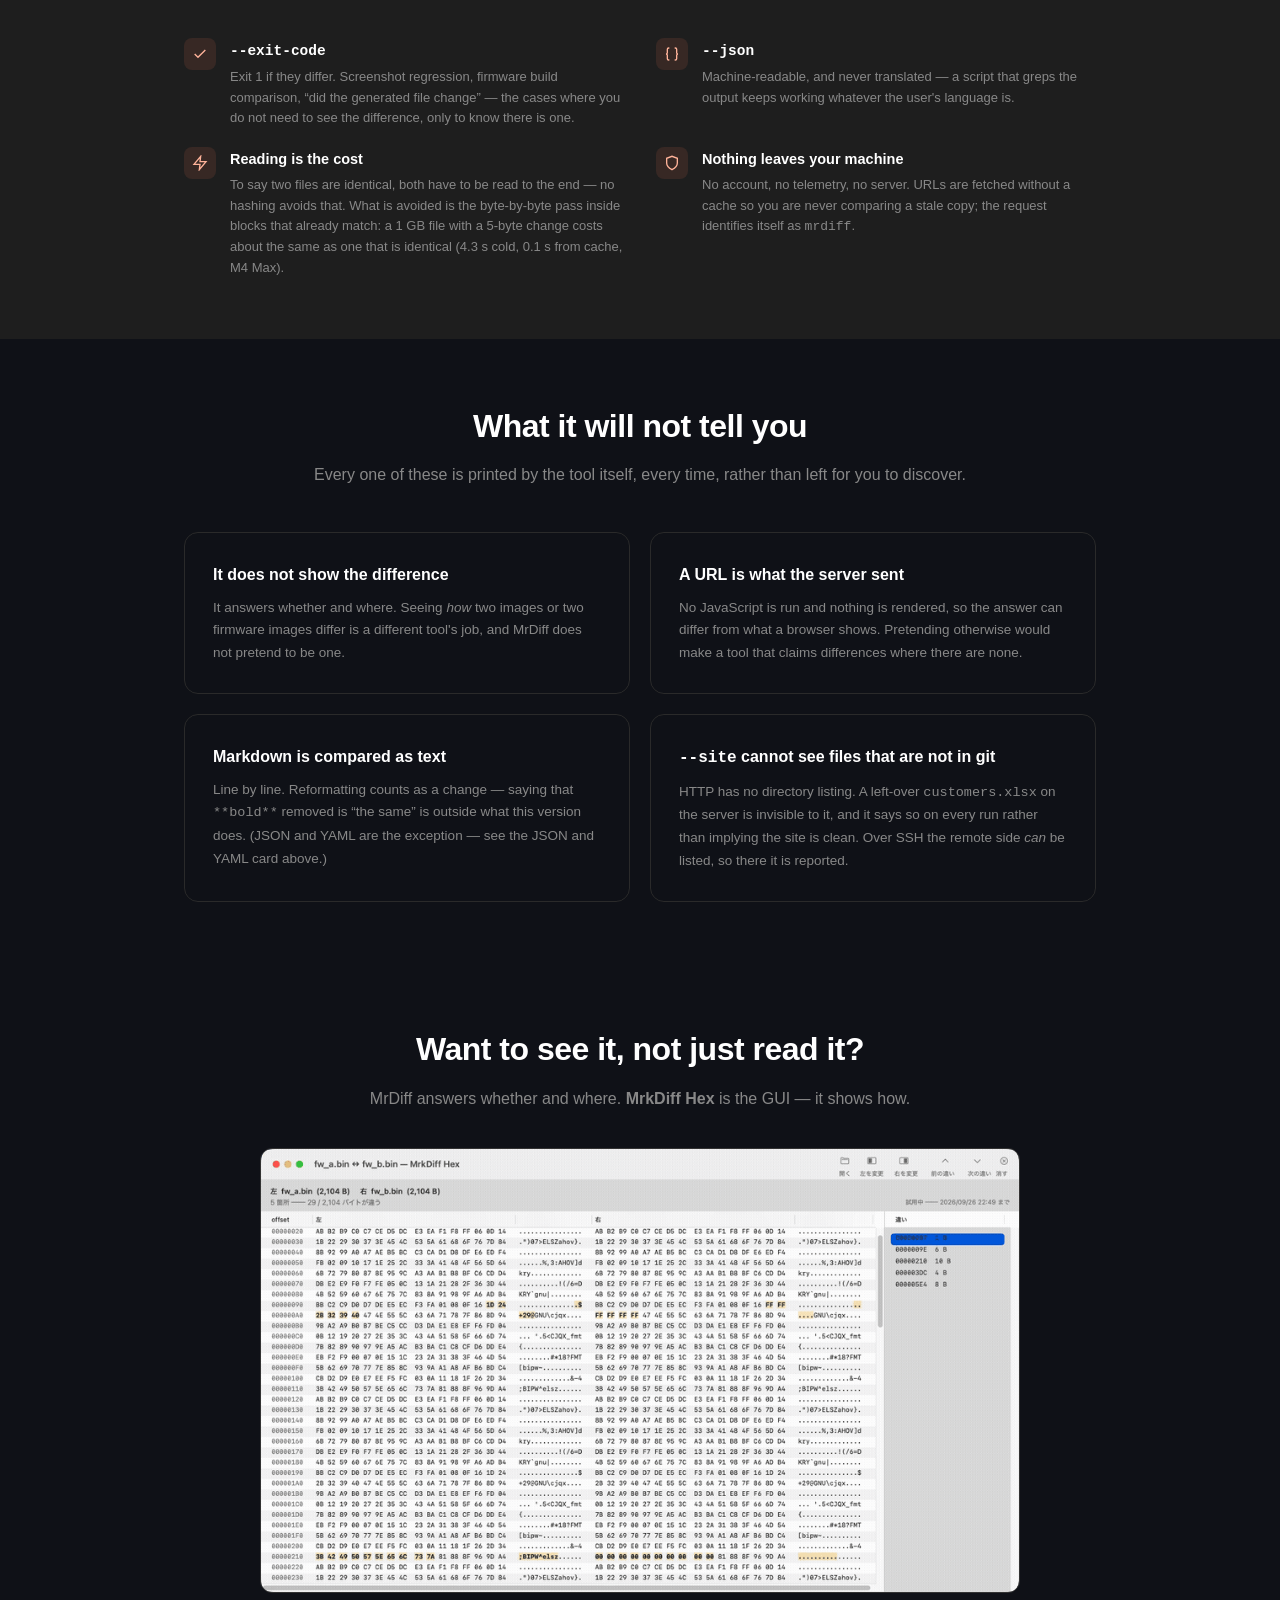
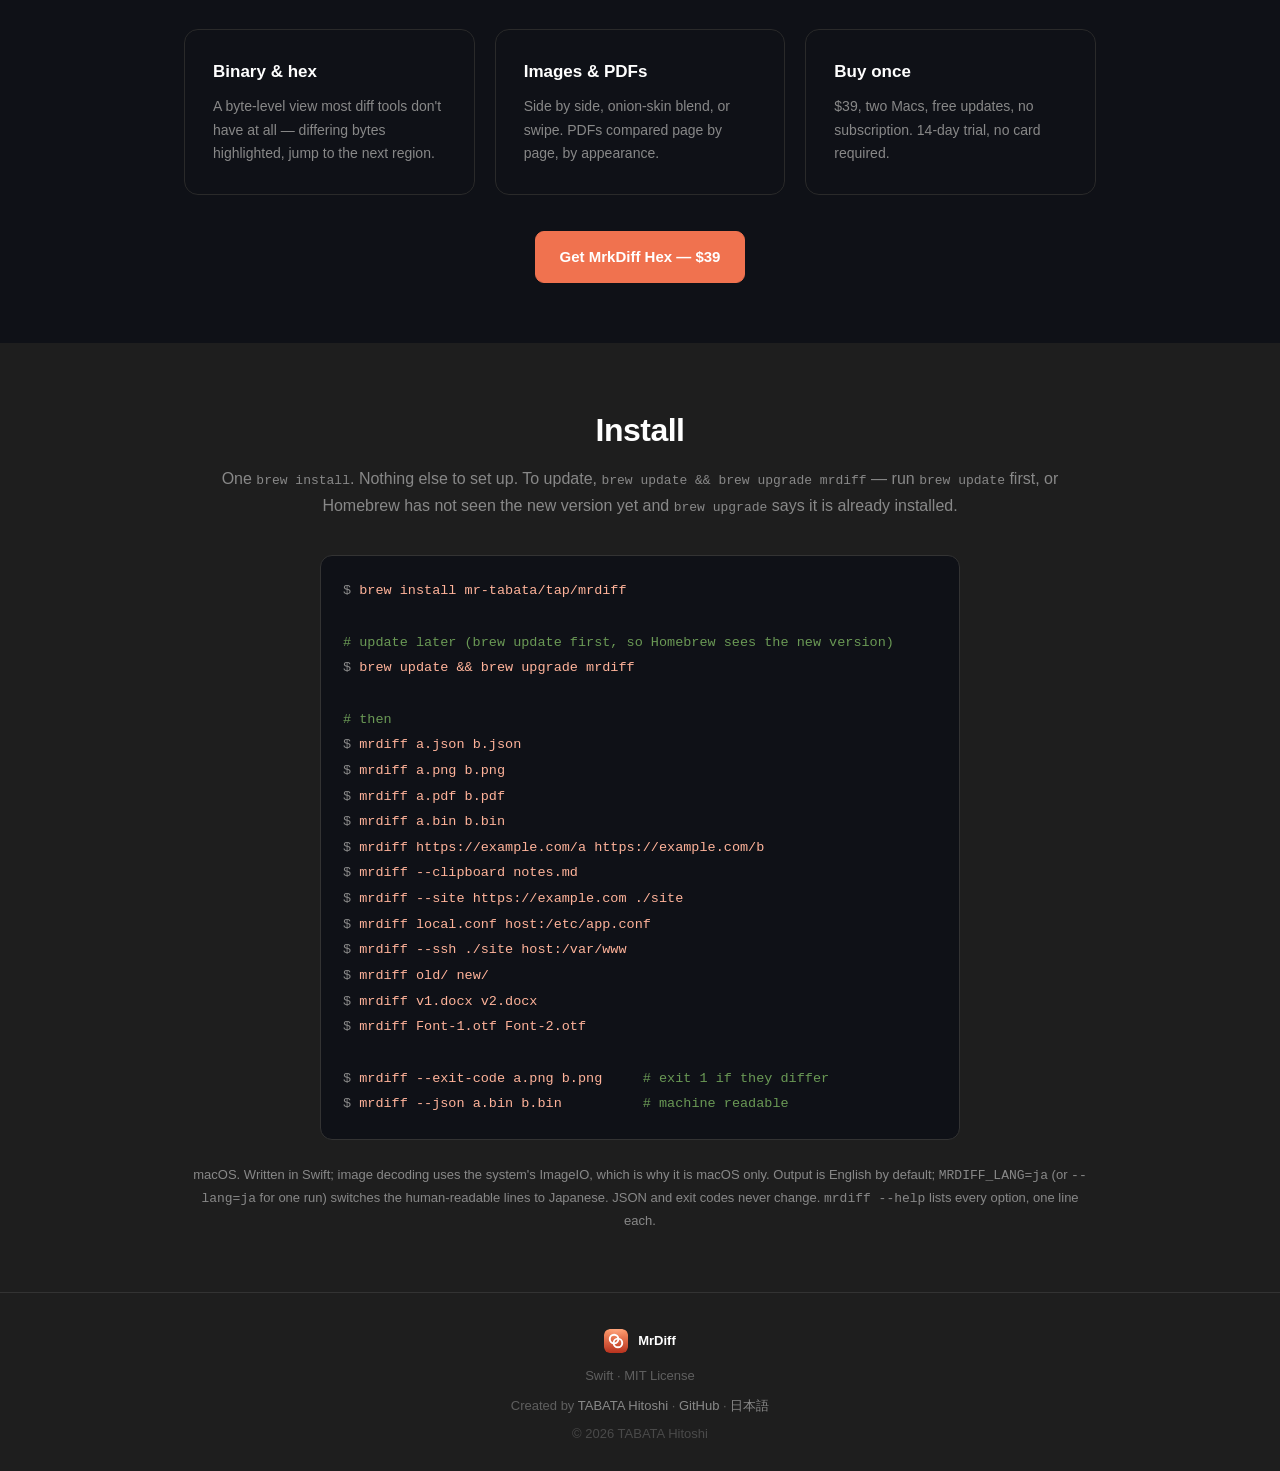
==== commit cfc2b3bf: "LPにMrkDiff Hexの節を追加（下書き） polar.shのcheckout linkが¥0で通ってしまう不具合が未修正のため、 表（main）には出さずこのブランチへ置く。直り次第、main" ====
--- a/docs/index.en.html
+++ b/docs/index.en.html
@@ -55,6 +55,7 @@
     <div class="nav-links">
       <a href="#what">What it answers</a>
       <a href="#honest">What it won't</a>
+      <a href="#hex">MrkDiff Hex</a>
       <a href="#install">Install</a>
       <a href="releases.en.html">Releases</a>
       <a href="https://github.com/MR-TABATA/MrDiff" target="_blank" rel="noopener">GitHub</a>
@@ -276,6 +277,38 @@
     </div>
   </section>
 
+  <!-- ===== MrkDiff Hex ===== -->
+  <section id="hex" class="hex">
+    <div class="wrap">
+      <div class="section-title">
+        <h2>Want to <span class="accent">see</span> it, not just read it?</h2>
+        <p>MrDiff answers whether and where. <strong>MrkDiff Hex</strong> is the GUI — it shows how.</p>
+      </div>
+      <div class="hex-demo">
+        <img src="media/mrkdiff-hex-demo.gif" alt="MrkDiff Hex comparing two binary files, jumping between the differences" loading="lazy">
+      </div>
+      <div class="features" style="grid-template-columns:repeat(3,1fr); margin-top:36px;">
+        <div class="card">
+          <h3>Binary &amp; hex</h3>
+          <p>A byte-level view most diff tools don't have at all — differing bytes highlighted, jump to the next region.</p>
+        </div>
+        <div class="card">
+          <h3>Images &amp; PDFs</h3>
+          <p>Side by side, onion-skin blend, or swipe. PDFs compared page by page, by appearance.</p>
+        </div>
+        <div class="card">
+          <h3>Buy once</h3>
+          <p>$39, two Macs, free updates, no subscription. 14-day trial, no card required.</p>
+        </div>
+      </div>
+      <div class="btn-row" style="margin-top:36px;">
+        <a class="btn btn-primary" href="https://buy.polar.sh/polar_cl_d6KBxOv3nFDqlc4iAShXcvyKOuoYhbFmG0kqY18zYj3" target="_blank" rel="noopener">
+          Get MrkDiff Hex — $39
+        </a>
+      </div>
+    </div>
+  </section>
+
   <!-- ===== Install ===== -->
   <section id="install">
     <div class="wrap">
--- a/docs/lp.css
+++ b/docs/lp.css
@@ -232,6 +232,13 @@
 .honest .card h3 { font-size: 16px; }
 .honest .card p { font-size: 13.5px; }
 
+/* MrkDiff Hex — the paid GUI, set apart from the free CLI's dark cards. */
+.hex { background: var(--bg-deep); }
+.hex-demo { max-width: 760px; margin: 36px auto 0; border: 1px solid var(--border); border-radius: 12px; overflow: hidden; }
+.hex-demo img { display: block; width: 100%; height: auto; }
+.hex .card { background: transparent; border-color: #2a2a2a; }
+.hex .card:hover { transform: none; border-color: #3a3a3a; }
+
 /* Card-level example lines. */
 .card pre.ex {
   margin: 14px 0 0; padding: 12px 14px; font-size: 12.5px; line-height: 1.7;
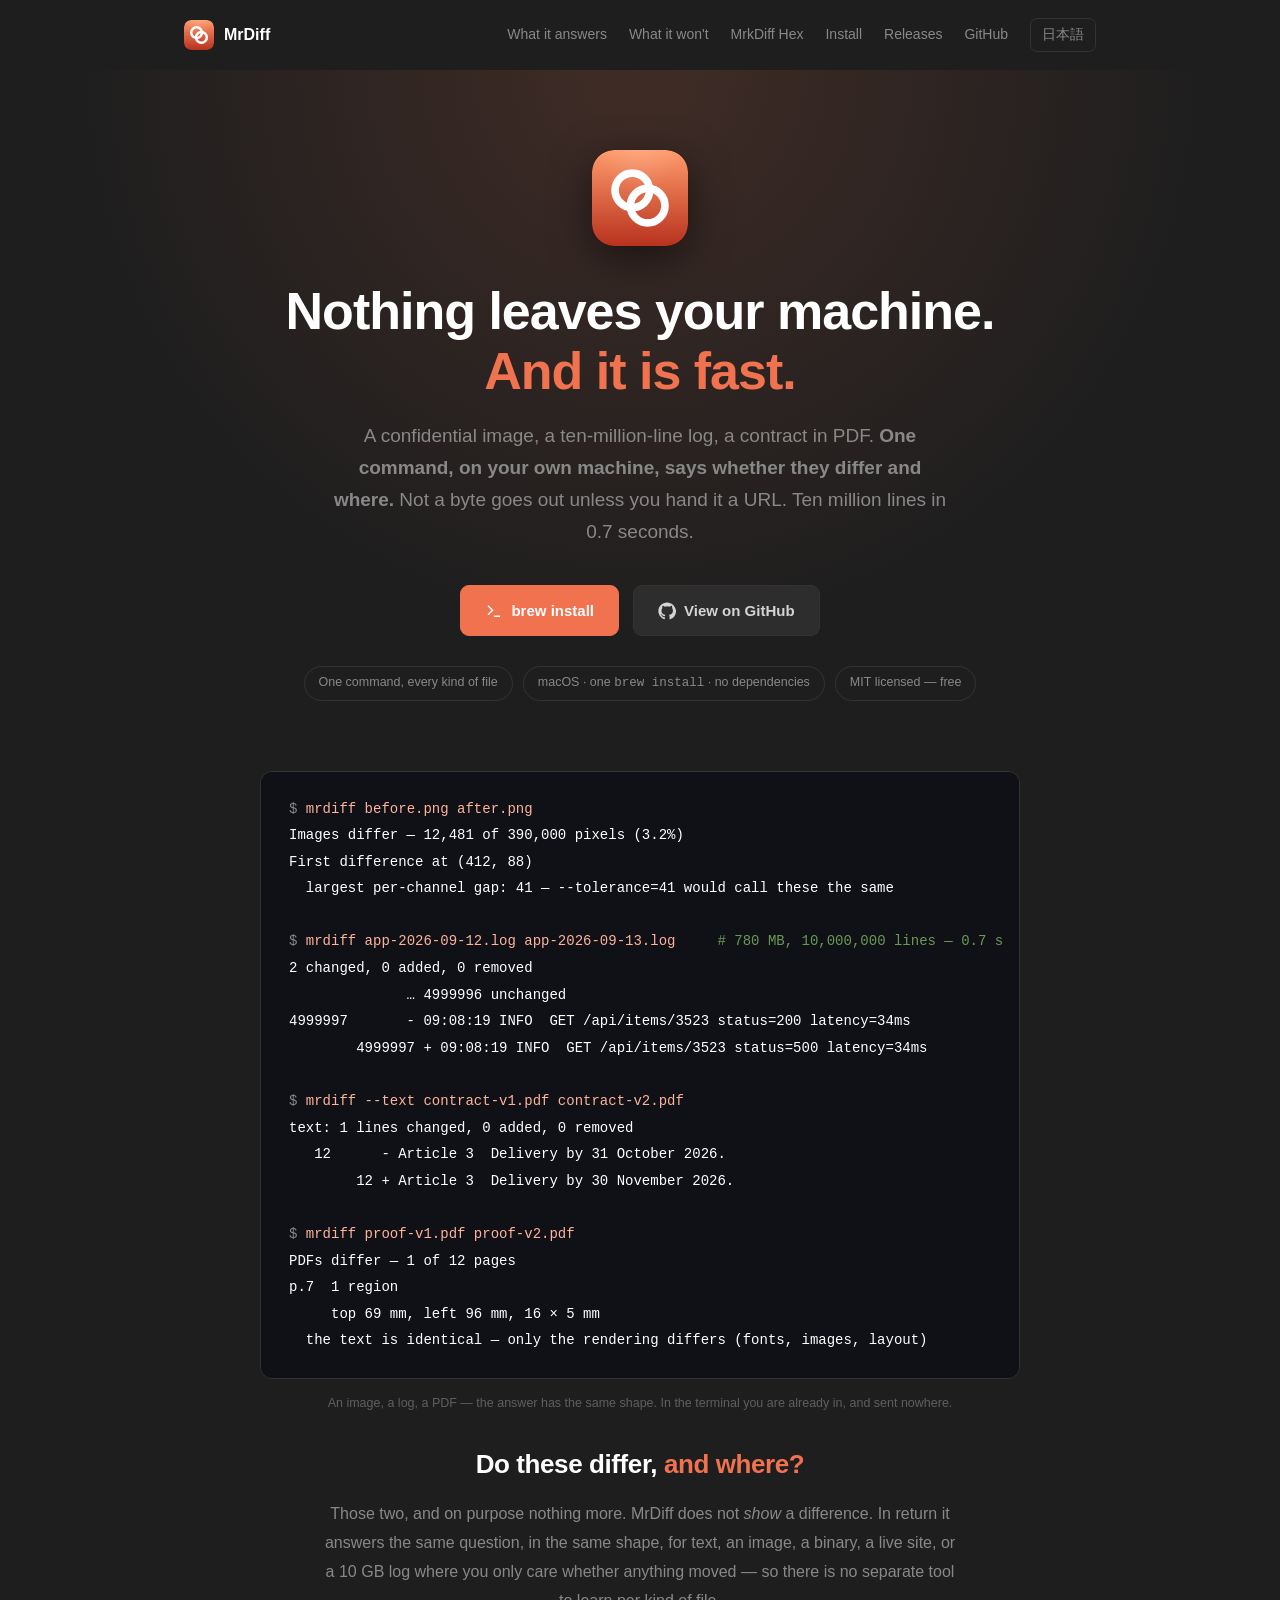
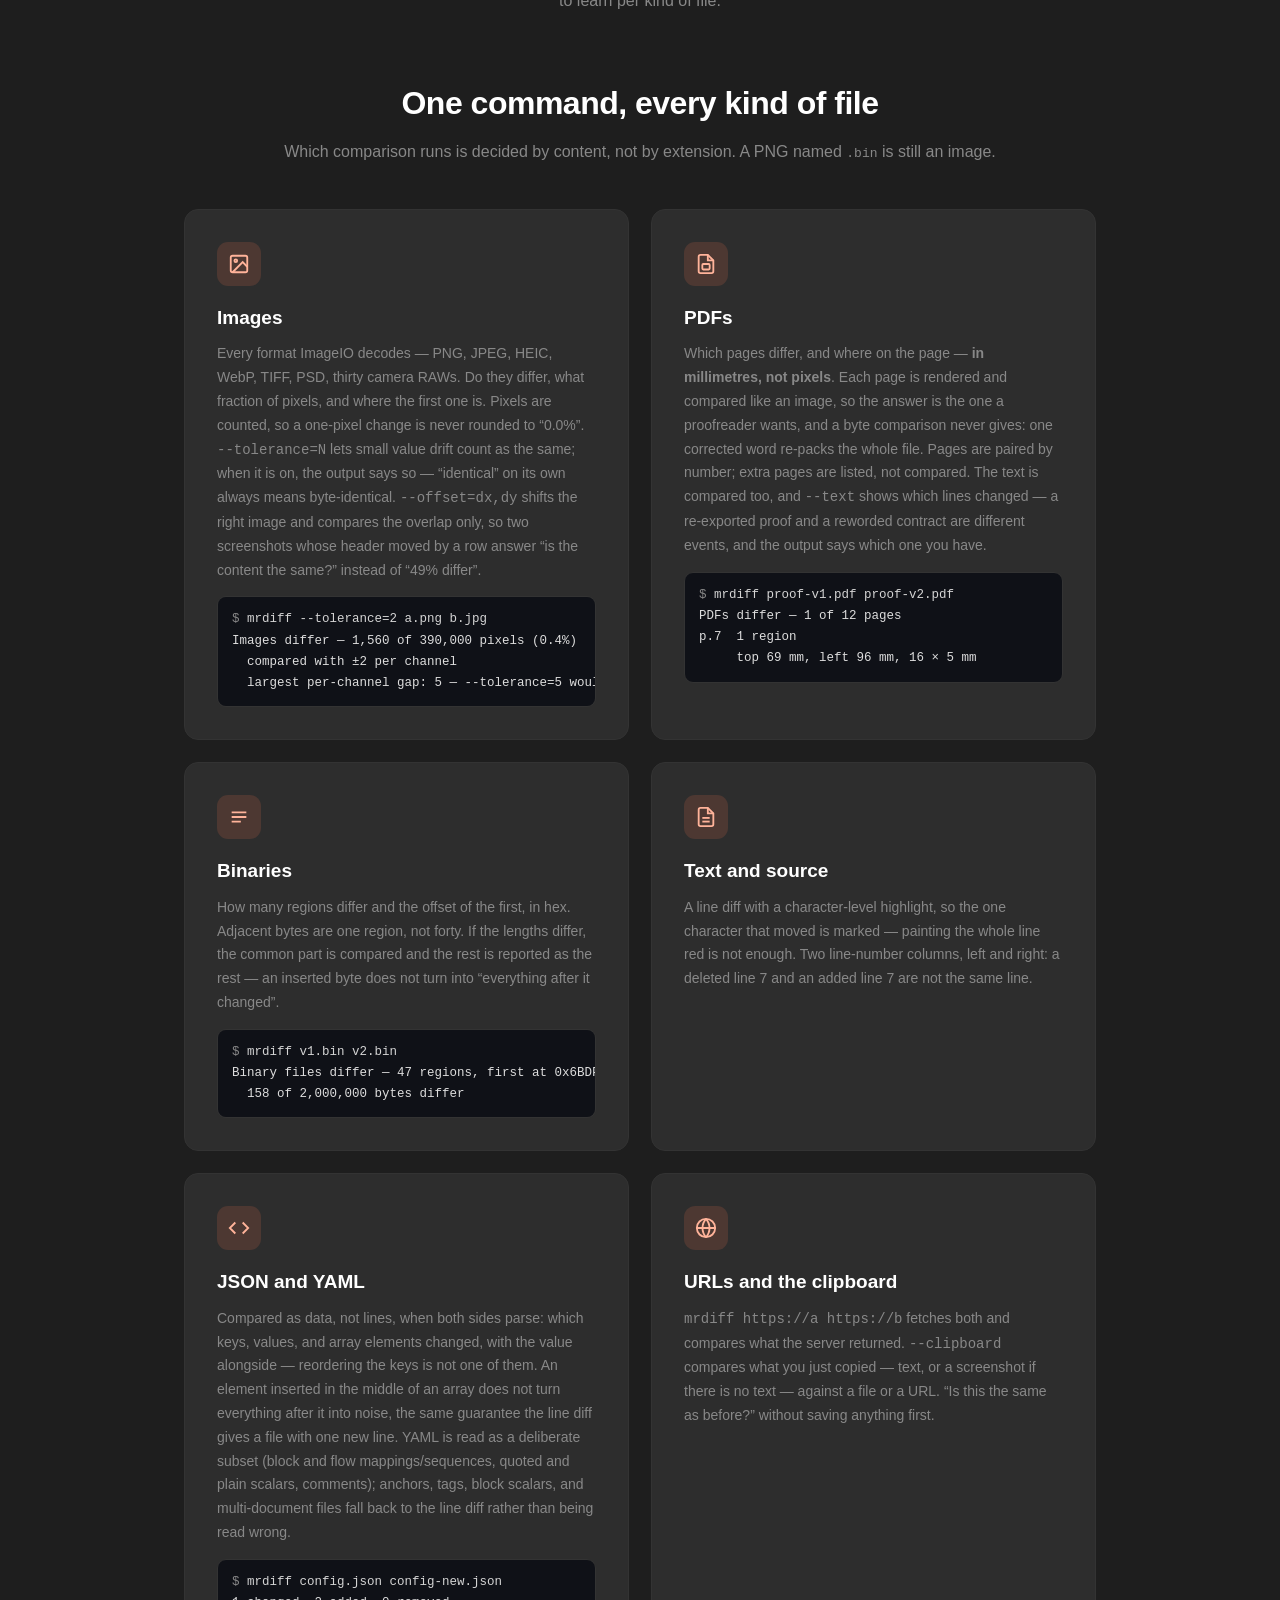
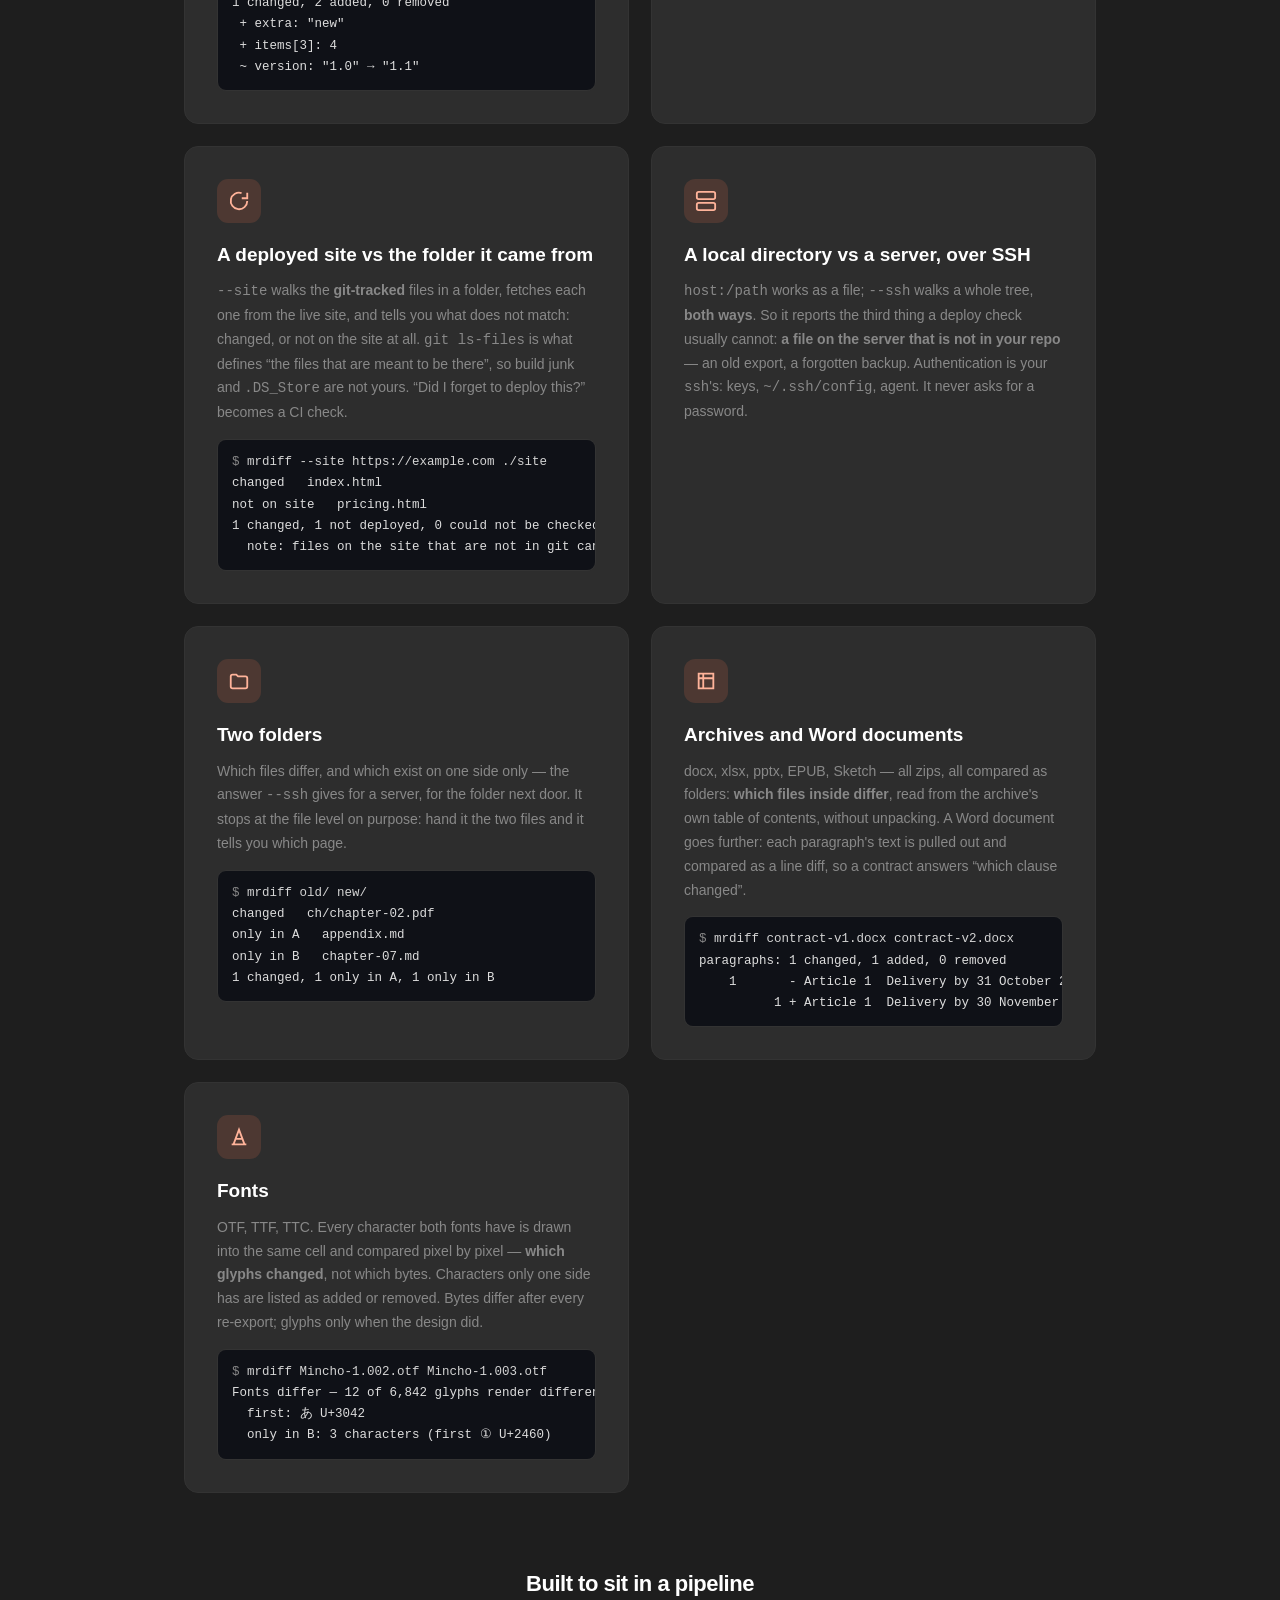
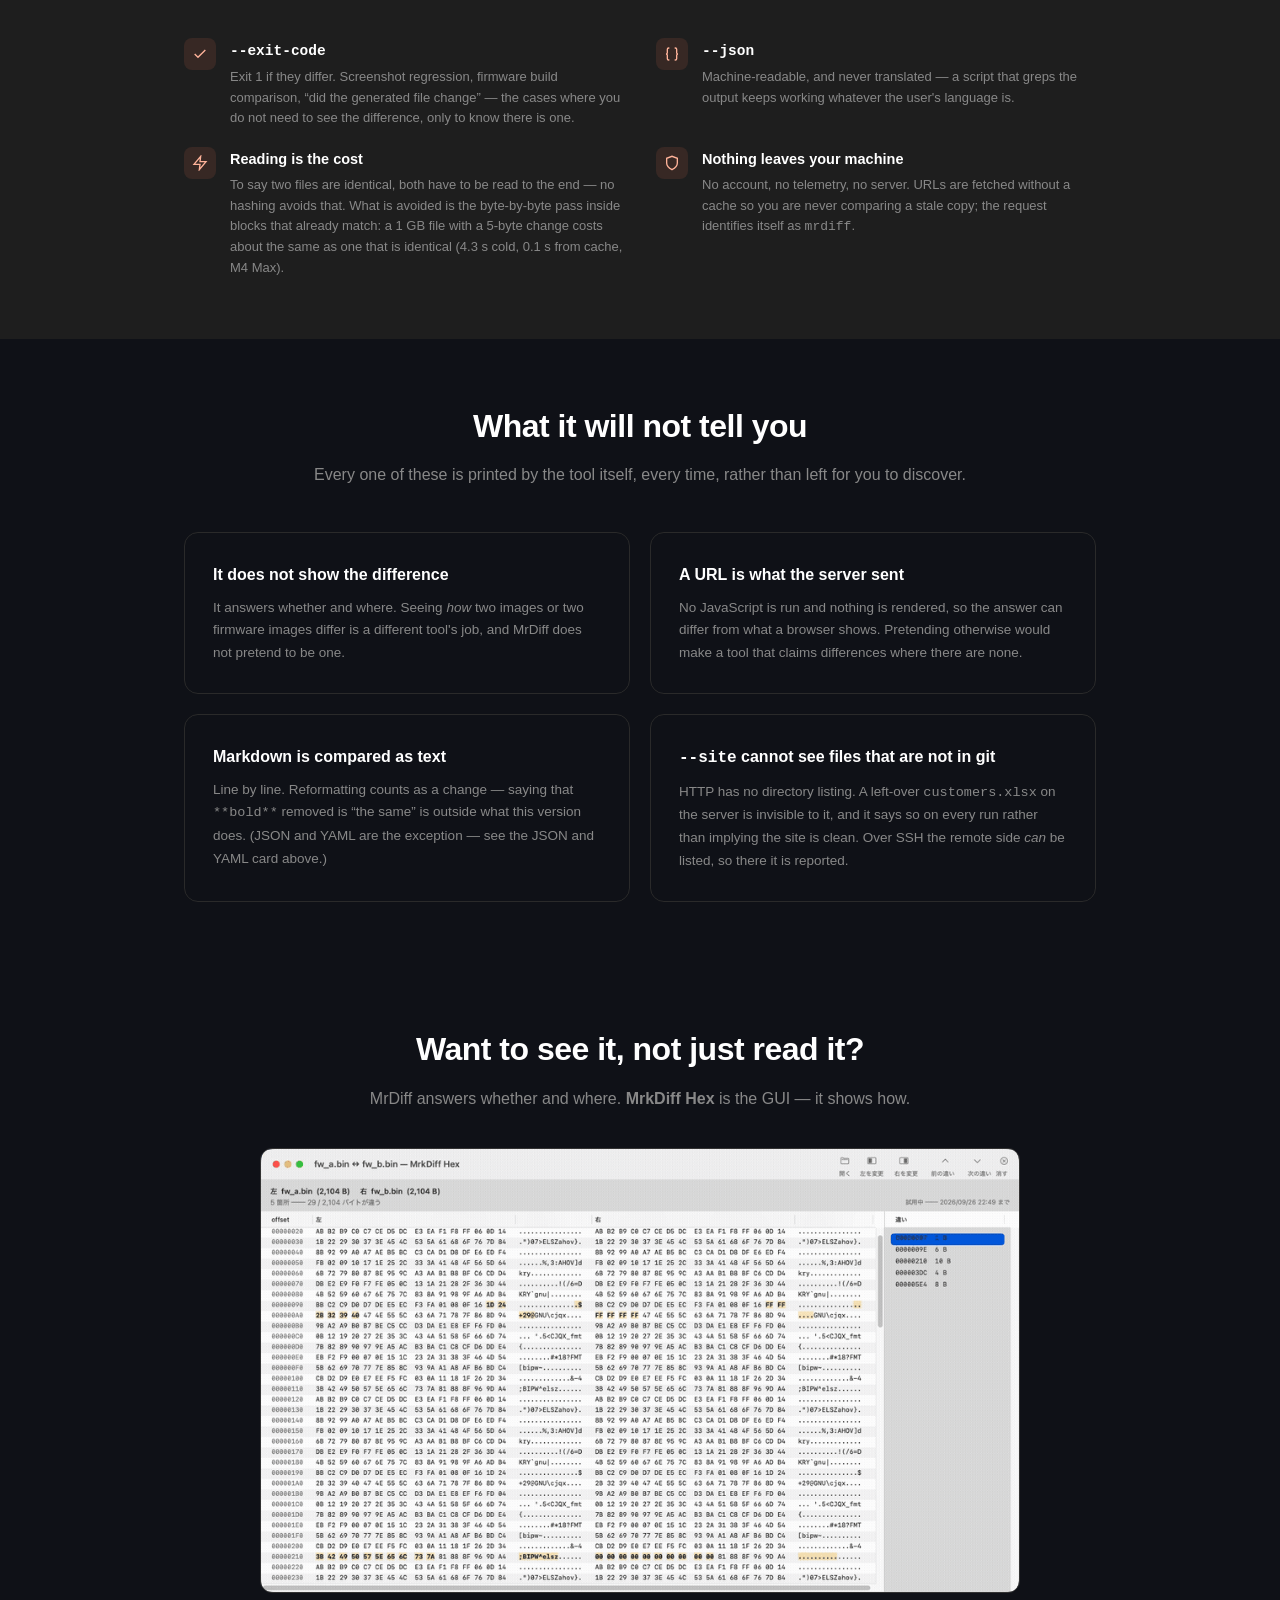
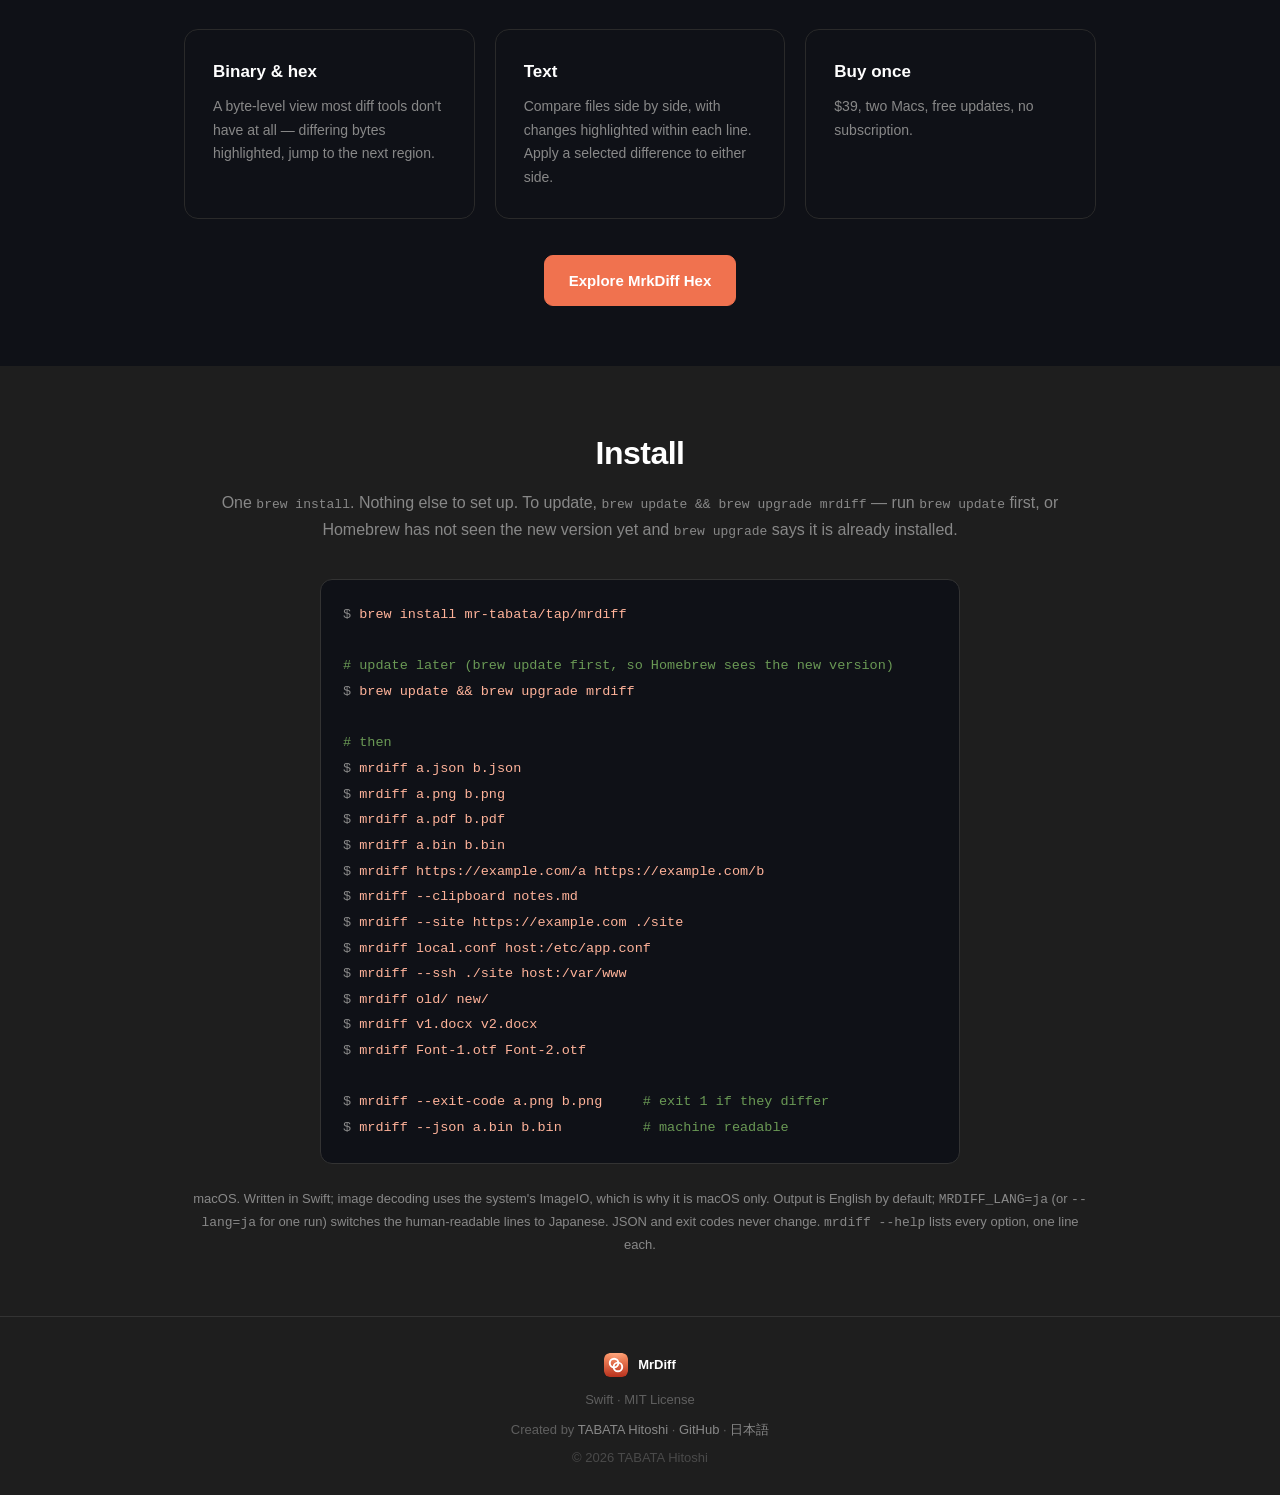
==== commit 02acaab9: "MrkDiff Hexの製品LPを公開準備中として追加" ====
--- a/docs/index.en.html
+++ b/docs/index.en.html
@@ -55,7 +55,7 @@
     <div class="nav-links">
       <a href="#what">What it answers</a>
       <a href="#honest">What it won't</a>
-      <a href="#hex">MrkDiff Hex</a>
+      <a href="MrkDiffHex.en.html">MrkDiff Hex</a>
       <a href="#install">Install</a>
       <a href="releases.en.html">Releases</a>
       <a href="https://github.com/MR-TABATA/MrDiff" target="_blank" rel="noopener">GitHub</a>
@@ -287,24 +287,22 @@
       <div class="hex-demo">
         <img src="media/mrkdiff-hex-demo.gif" alt="MrkDiff Hex comparing two binary files, jumping between the differences" loading="lazy">
       </div>
-      <div class="features" style="grid-template-columns:repeat(3,1fr); margin-top:36px;">
+      <div class="features" style="margin-top:36px;">
         <div class="card">
           <h3>Binary &amp; hex</h3>
           <p>A byte-level view most diff tools don't have at all — differing bytes highlighted, jump to the next region.</p>
         </div>
         <div class="card">
-          <h3>Images &amp; PDFs</h3>
-          <p>Side by side, onion-skin blend, or swipe. PDFs compared page by page, by appearance.</p>
+          <h3>Text</h3>
+          <p>Compare files side by side, with changes highlighted within each line. Apply a selected difference to either side.</p>
         </div>
         <div class="card">
           <h3>Buy once</h3>
-          <p>$39, two Macs, free updates, no subscription. 14-day trial, no card required.</p>
+          <p>$39, two Macs, free updates, no subscription.</p>
         </div>
       </div>
       <div class="btn-row" style="margin-top:36px;">
-        <a class="btn btn-primary" href="https://buy.polar.sh/polar_cl_d6KBxOv3nFDqlc4iAShXcvyKOuoYhbFmG0kqY18zYj3" target="_blank" rel="noopener">
-          Get MrkDiff Hex — $39
-        </a>
+        <a class="btn btn-primary" href="MrkDiffHex.en.html">Explore MrkDiff Hex</a>
       </div>
     </div>
   </section>
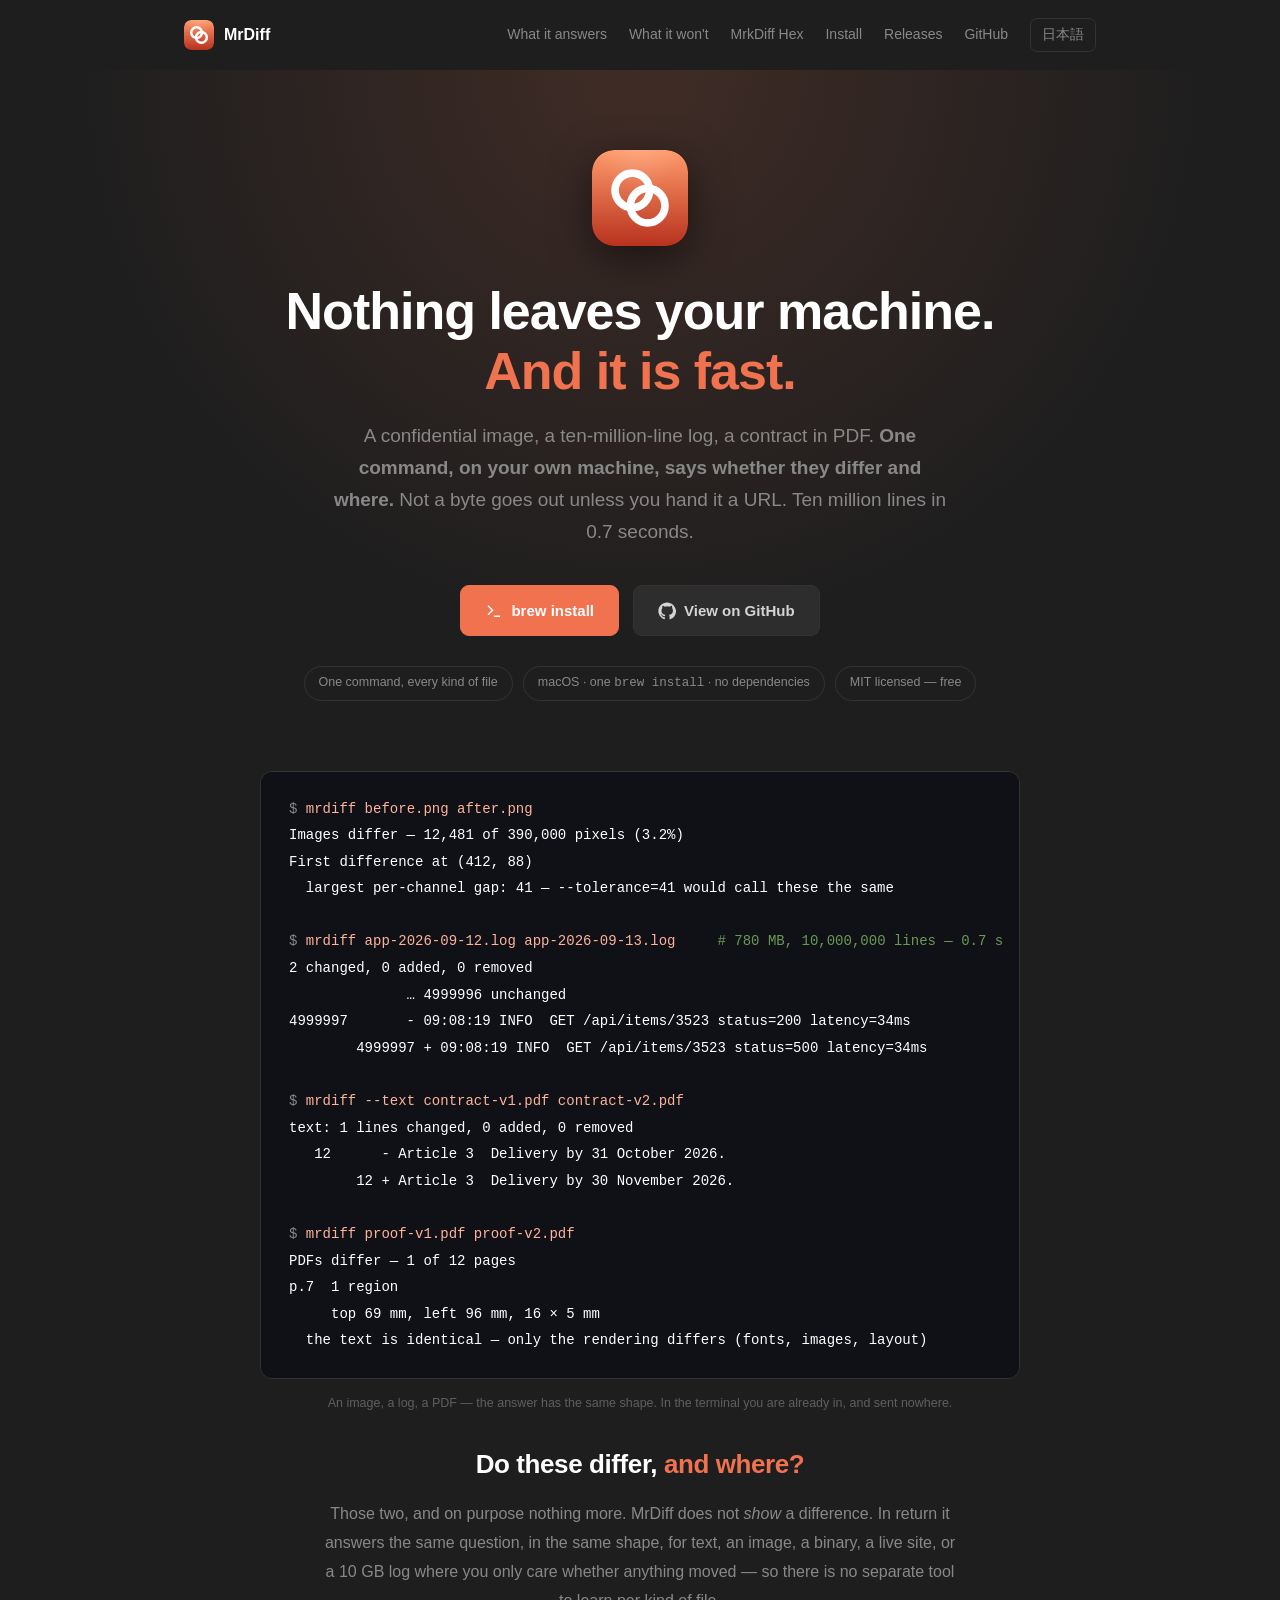
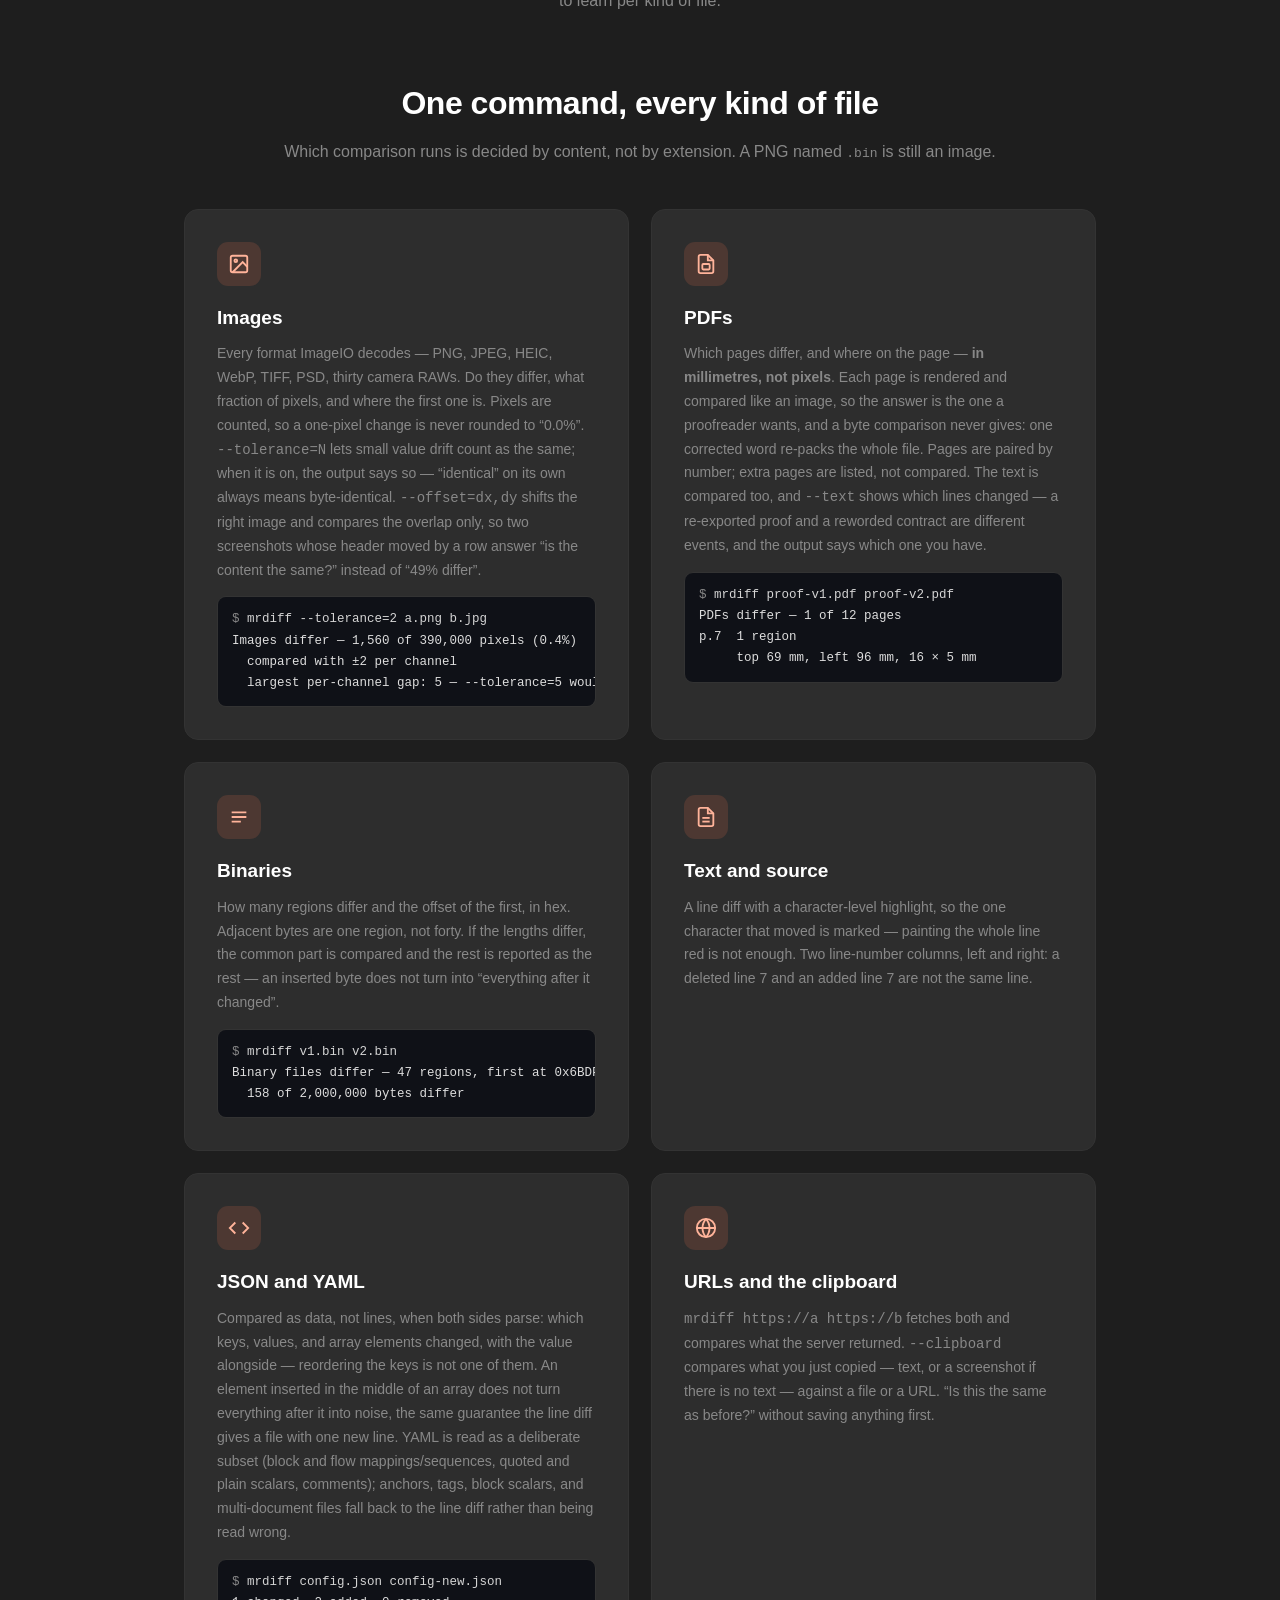
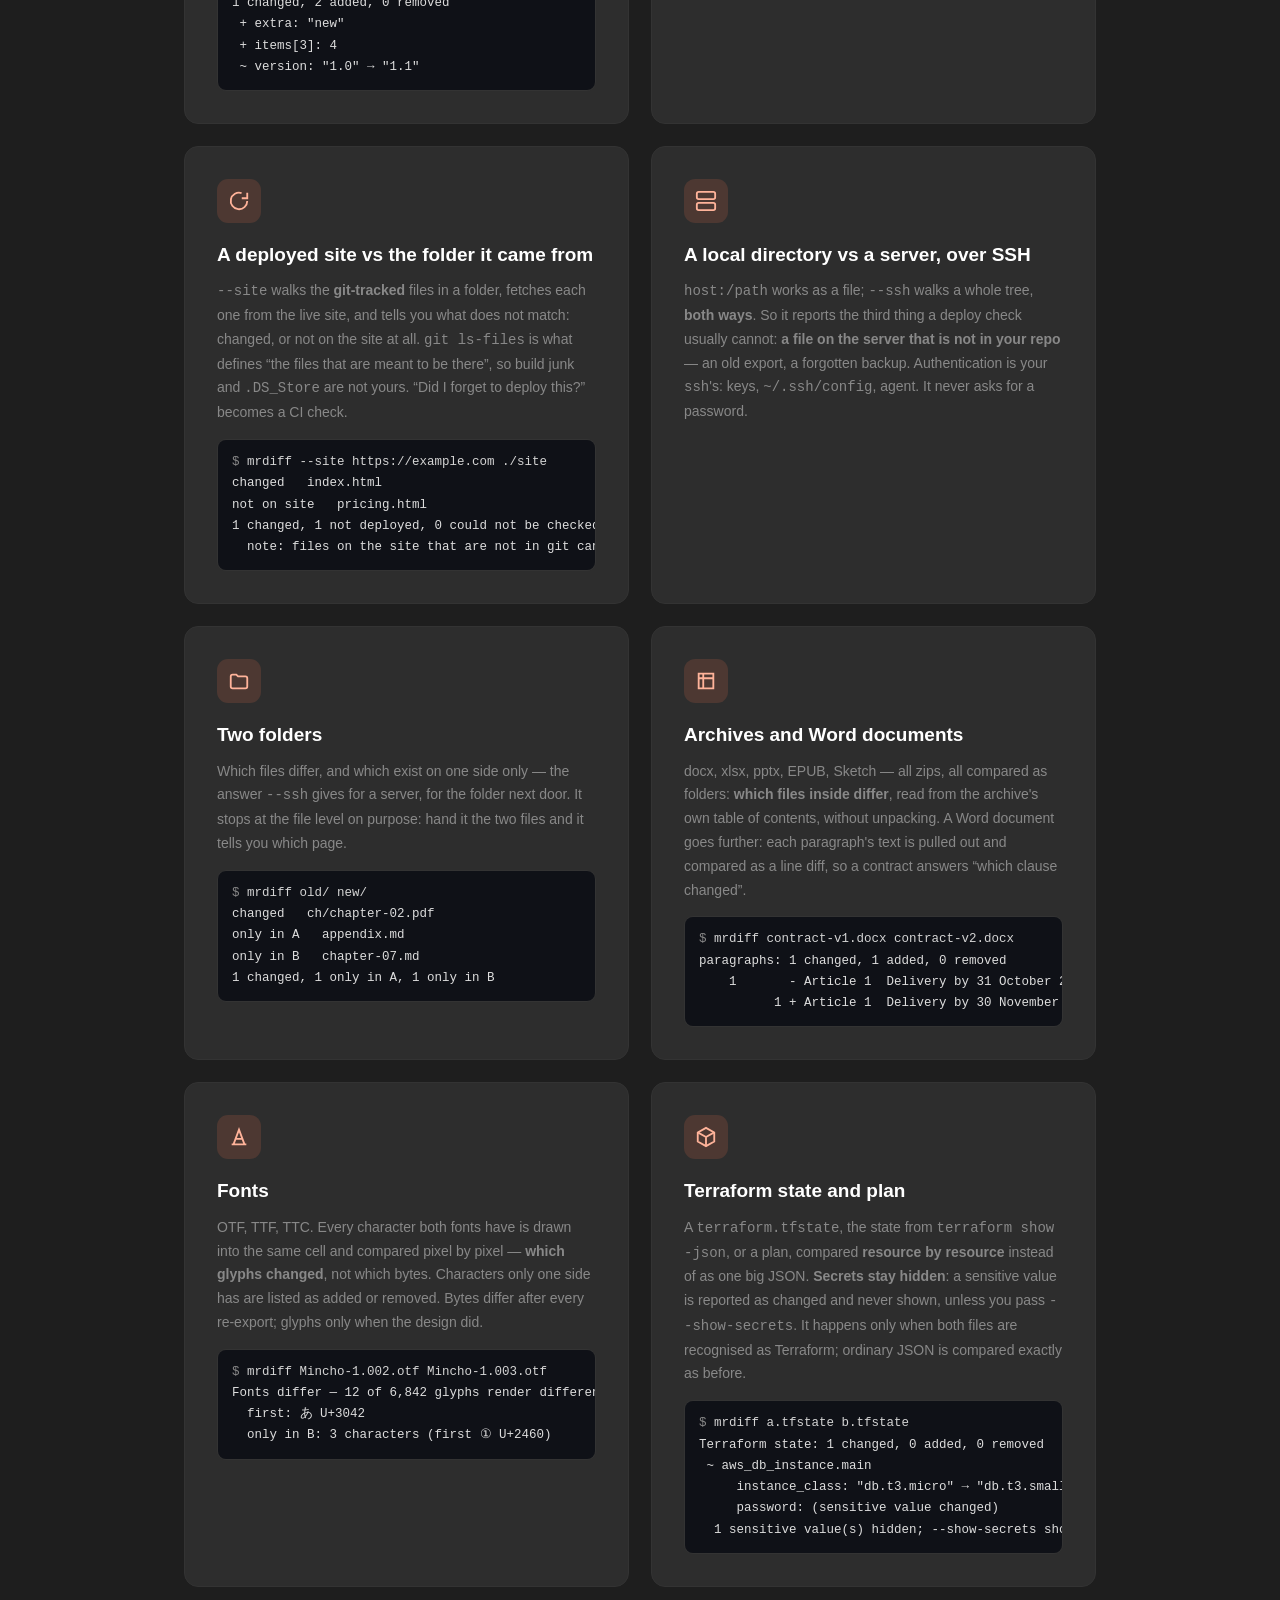
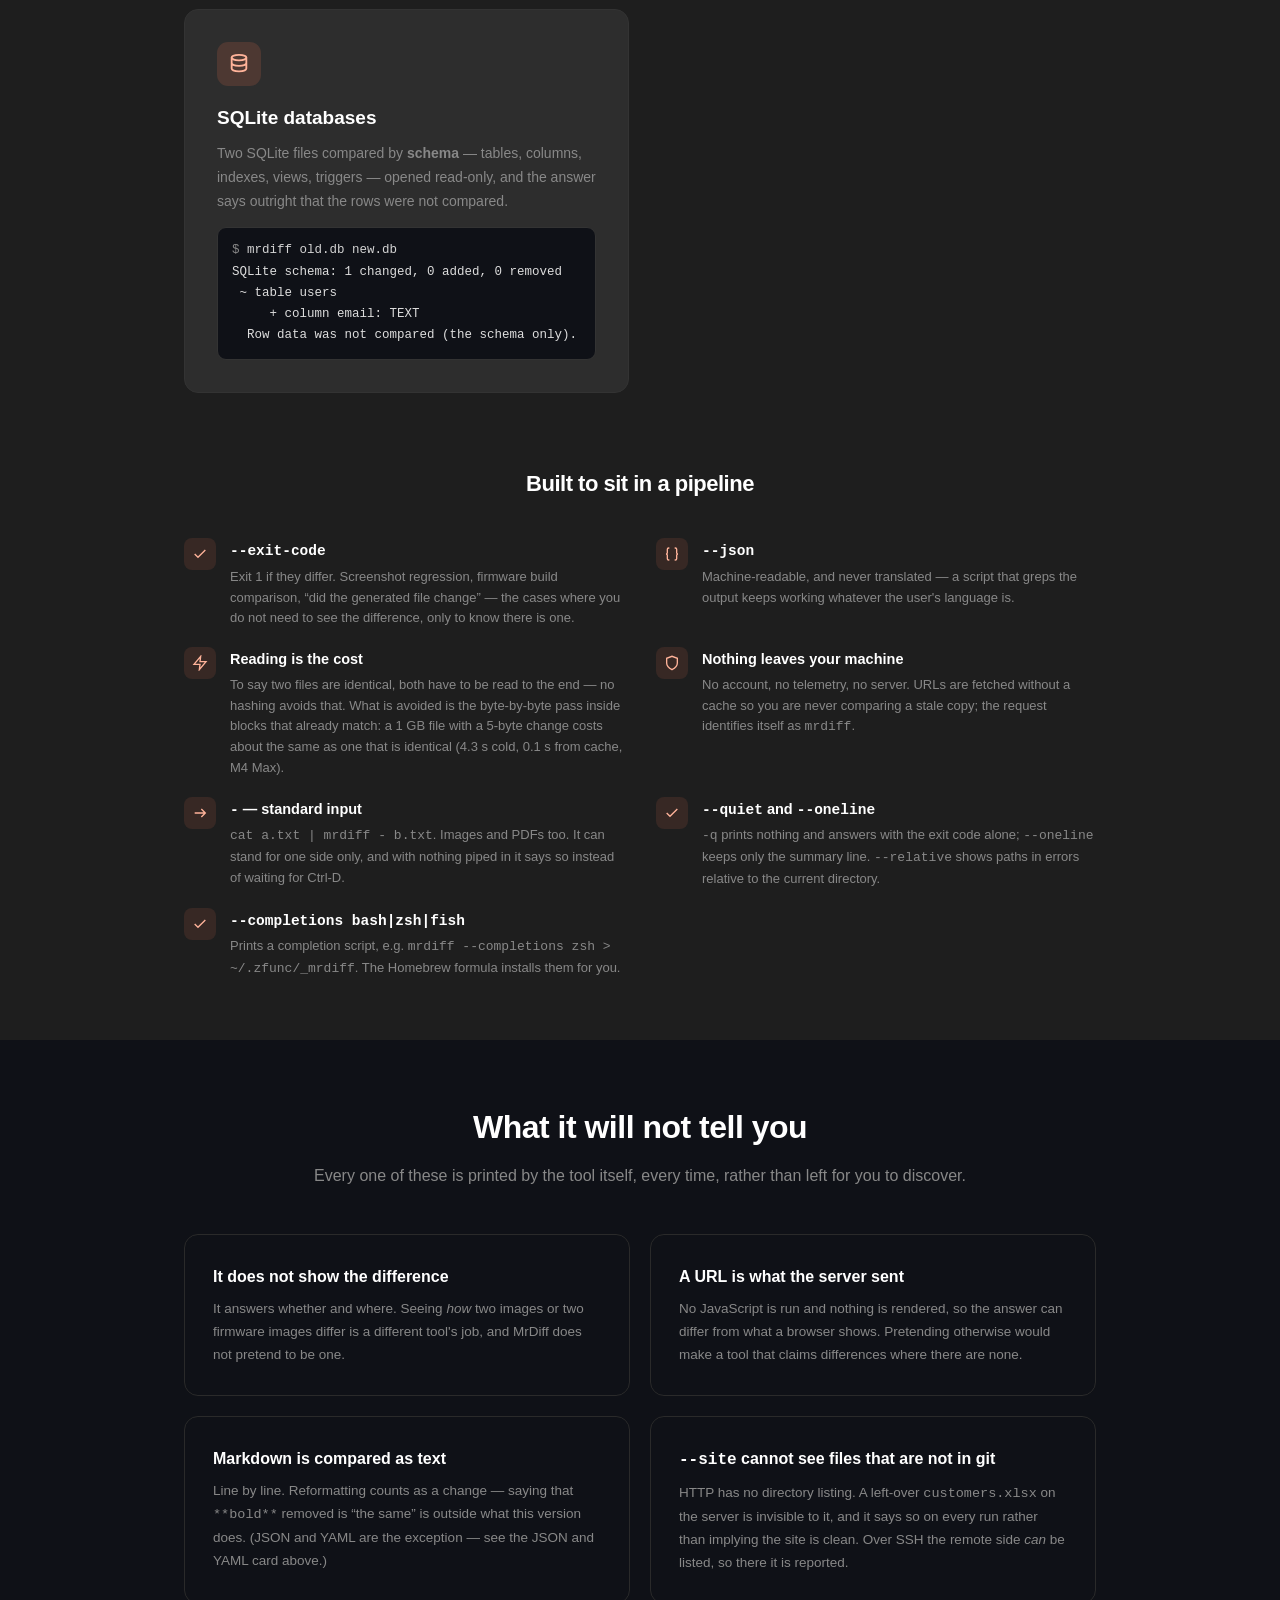
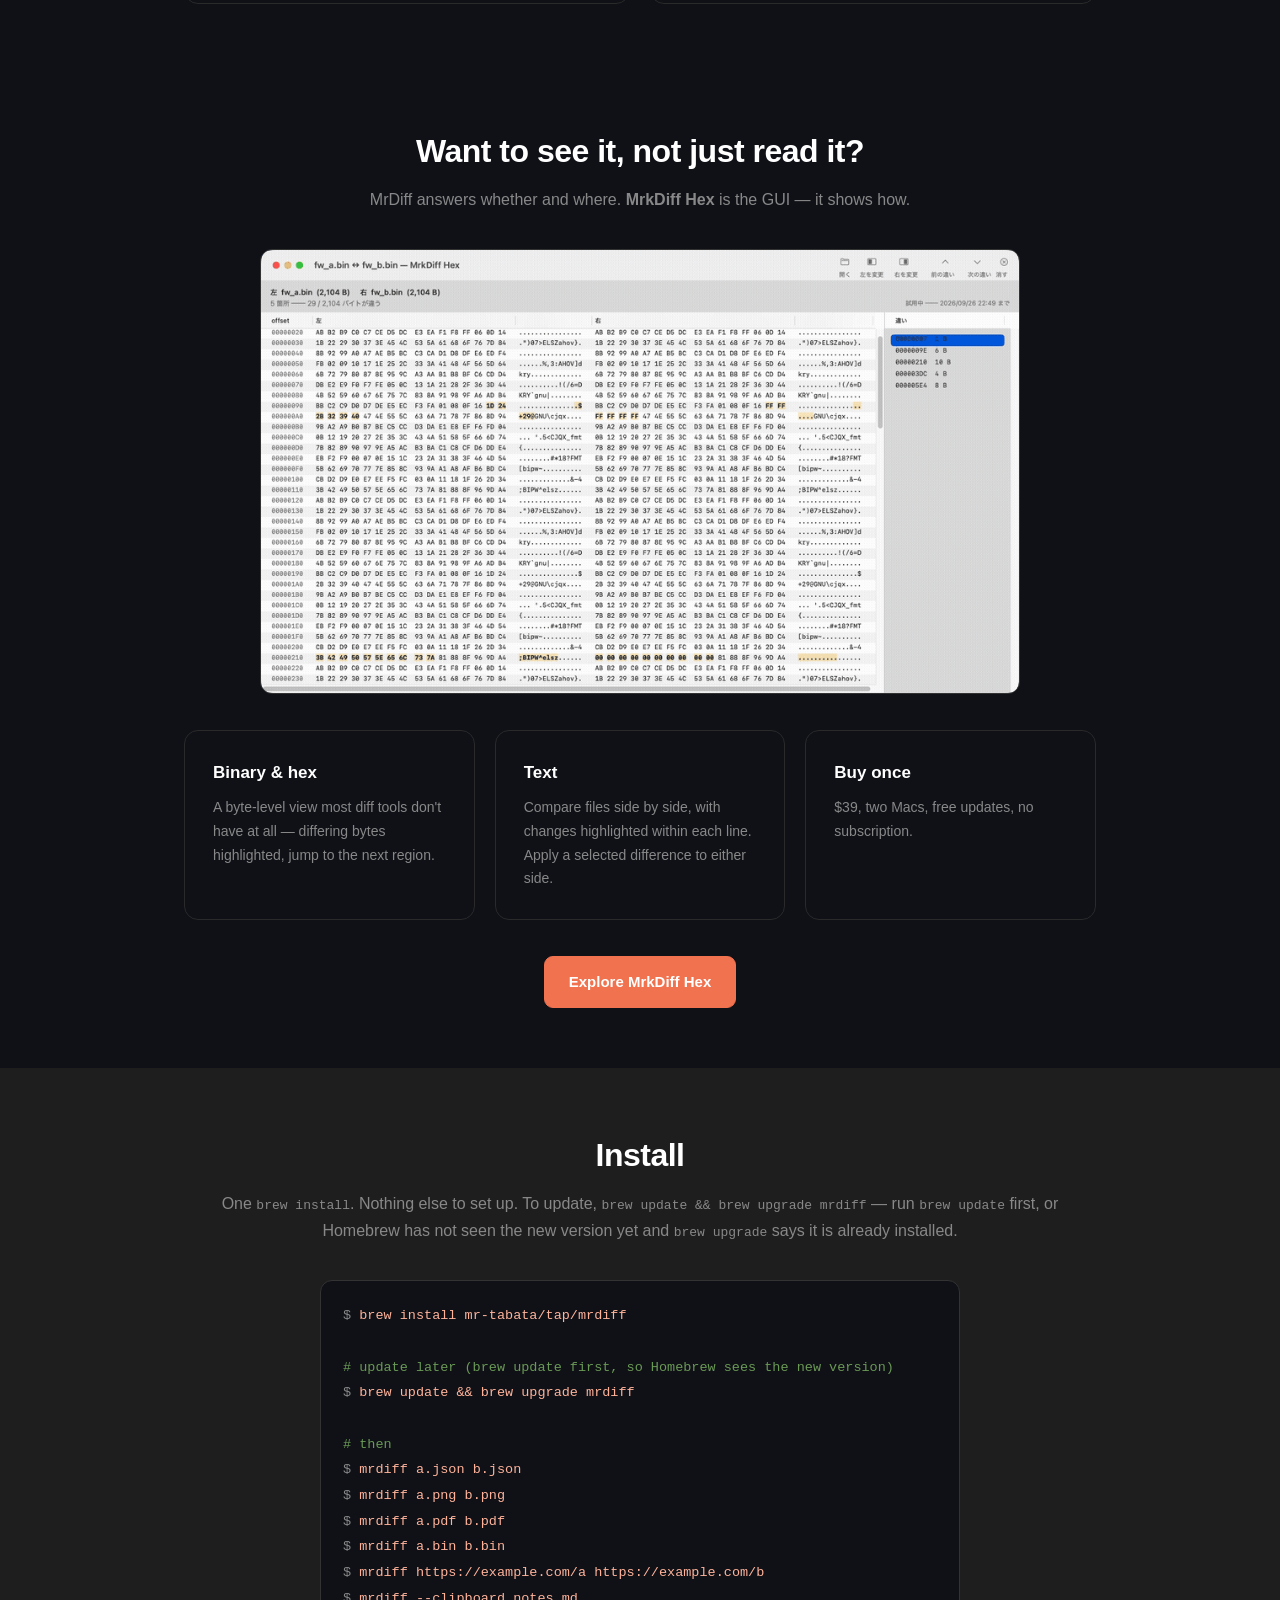
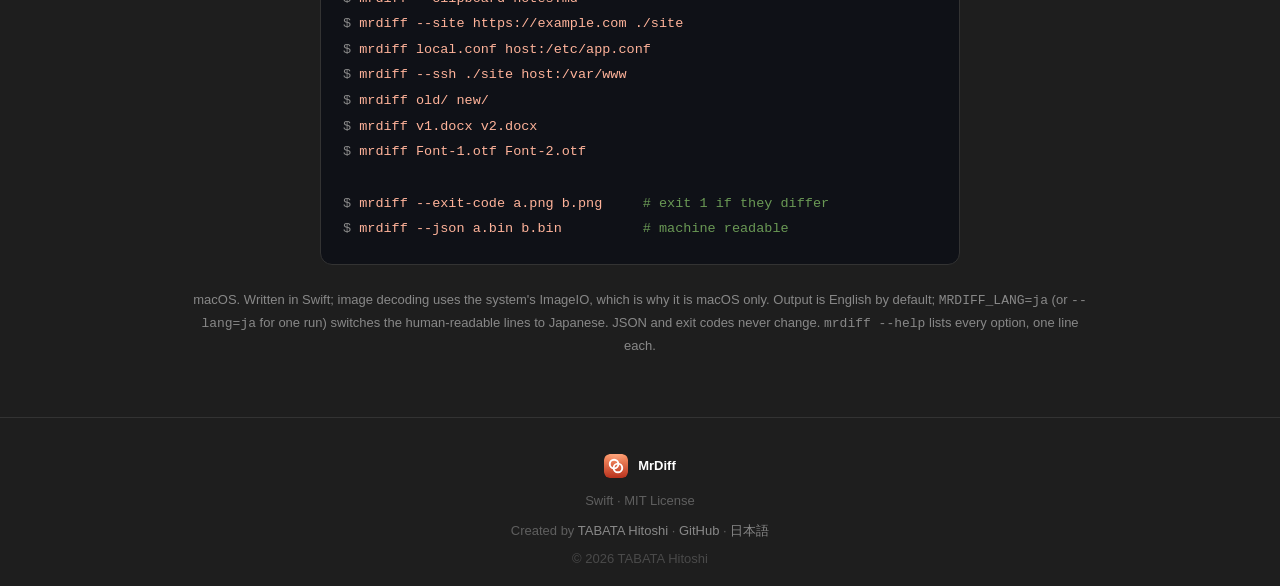
==== commit 76c3818c: "LP: v0.8.0 の検証例（Terraform・SQLite・標準入力・--quiet/--oneline・補完）を足す - 機能のカードを 2 枚: Terraform の state / pl" ====
--- a/docs/index.en.html
+++ b/docs/index.en.html
@@ -223,6 +223,27 @@
 <span class="out">  first: あ U+3042</span>
 <span class="out">  only in B: 3 characters (first ① U+2460)</span></pre>
         </div>
+        <div class="card">
+          <div class="ico"><svg viewBox="0 0 24 24" fill="none" stroke="currentColor" stroke-width="2"><path d="M12 2l9 5v10l-9 5-9-5V7z"/><path d="M12 12l9-5M12 12v10M12 12L3 7"/></svg></div>
+          <h3>Terraform state and plan</h3>
+          <p>A <code>terraform.tfstate</code>, the state from <code>terraform show -json</code>, or a plan, compared <strong>resource by resource</strong> instead of as one big JSON. <strong>Secrets stay hidden</strong>: a sensitive value is reported as changed and never shown, unless you pass <code>--show-secrets</code>. It happens only when both files are recognised as Terraform; ordinary JSON is compared exactly as before.</p>
+<pre class="ex"><span class="p">$</span> mrdiff a.tfstate b.tfstate
+<span class="out">Terraform state: 1 changed, 0 added, 0 removed</span>
+<span class="out"> ~ aws_db_instance.main</span>
+<span class="out">     instance_class: "db.t3.micro" → "db.t3.small"</span>
+<span class="out">     password: (sensitive value changed)</span>
+<span class="out">  1 sensitive value(s) hidden; --show-secrets shows them</span></pre>
+        </div>
+        <div class="card">
+          <div class="ico"><svg viewBox="0 0 24 24" fill="none" stroke="currentColor" stroke-width="2"><ellipse cx="12" cy="5" rx="8" ry="3"/><path d="M4 5v6c0 1.7 3.6 3 8 3s8-1.3 8-3V5M4 11v6c0 1.7 3.6 3 8 3s8-1.3 8-3v-6"/></svg></div>
+          <h3>SQLite databases</h3>
+          <p>Two SQLite files compared by <strong>schema</strong> — tables, columns, indexes, views, triggers — opened read-only, and the answer says outright that the rows were not compared.</p>
+<pre class="ex"><span class="p">$</span> mrdiff old.db new.db
+<span class="out">SQLite schema: 1 changed, 0 added, 0 removed</span>
+<span class="out"> ~ table users</span>
+<span class="out">     + column email: TEXT</span>
+<span class="out">  Row data was not compared (the schema only).</span></pre>
+        </div>
       </div>
 
       <div class="section-title" style="margin-top: 72px;">
@@ -244,6 +265,18 @@
         <li class="sec-item">
           <div class="ico"><svg viewBox="0 0 24 24" fill="none" stroke="currentColor" stroke-width="2"><path d="M12 22s8-4 8-10V5l-8-3-8 3v7c0 6 8 10 8 10z"/></svg></div>
           <div><h4>Nothing leaves your machine</h4><p>No account, no telemetry, no server. URLs are fetched without a cache so you are never comparing a stale copy; the request identifies itself as <code>mrdiff</code>.</p></div>
+        </li>
+        <li class="sec-item">
+          <div class="ico"><svg viewBox="0 0 24 24" fill="none" stroke="currentColor" stroke-width="2"><path d="M4 12h16M14 6l6 6-6 6"/></svg></div>
+          <div><h4><code>-</code> — standard input</h4><p><code>cat a.txt | mrdiff - b.txt</code>. Images and PDFs too. It can stand for one side only, and with nothing piped in it says so instead of waiting for Ctrl-D.</p></div>
+        </li>
+        <li class="sec-item">
+          <div class="ico"><svg viewBox="0 0 24 24" fill="none" stroke="currentColor" stroke-width="2"><polyline points="20 6 9 17 4 12"/></svg></div>
+          <div><h4><code>--quiet</code> and <code>--oneline</code></h4><p><code>-q</code> prints nothing and answers with the exit code alone; <code>--oneline</code> keeps only the summary line. <code>--relative</code> shows paths in errors relative to the current directory.</p></div>
+        </li>
+        <li class="sec-item">
+          <div class="ico"><svg viewBox="0 0 24 24" fill="none" stroke="currentColor" stroke-width="2"><polyline points="20 6 9 17 4 12"/></svg></div>
+          <div><h4><code>--completions bash|zsh|fish</code></h4><p>Prints a completion script, e.g. <code>mrdiff --completions zsh &gt; ~/.zfunc/_mrdiff</code>. The Homebrew formula installs them for you.</p></div>
         </li>
       </ul>
     </div>
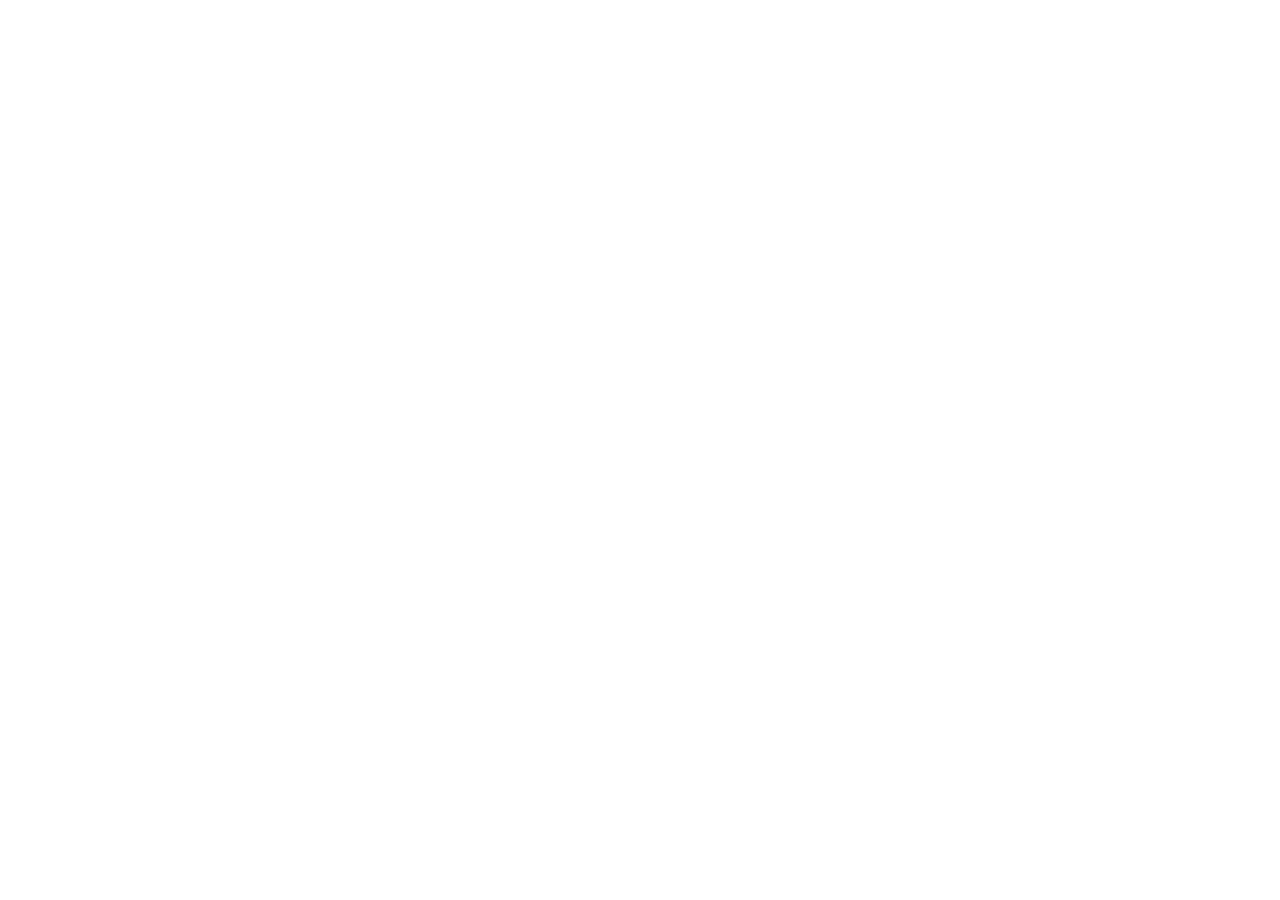
==== commit ad61e1af: "Redirect the old Pages site to mrktools.app docs/ pages become meta-refresh + location.replace + can" ====
--- a/docs/index.en.html
+++ b/docs/index.en.html
@@ -1,390 +1,20 @@
-<!DOCTYPE html>
+<!doctype html>
 <html lang="en">
 <head>
-  <meta charset="UTF-8">
-  <meta name="viewport" content="width=device-width, initial-scale=1.0">
-  <title>MrDiff — Nothing leaves your machine. And it is fast. Do they differ, and where.</title>
-  <meta name="description" content="Images, PDFs, binaries, URLs, the clipboard, a deployed site, a directory over SSH — and text, of course. One command that answers the same two things for all of them: do they differ, and where. macOS, MIT, free.">
-
-  <!-- Open Graph -->
-  <meta property="og:title" content="MrDiff">
-  <meta property="og:description" content="Nothing leaves your machine, and it is fast. A confidential image, a ten-million-line log, a contract in PDF — do they differ, and where, in one command.">
-  <meta property="og:type" content="website">
-  <meta property="og:locale" content="en_US">
-  <meta property="og:url" content="https://mr-tabata.github.io/MrDiff/index.en.html">
-  <meta property="og:image" content="https://mr-tabata.github.io/MrDiff/media/og-image.png">
-  <meta property="og:image:width" content="1200">
-  <meta property="og:image:height" content="630">
-  <meta name="twitter:card" content="summary_large_image">
-
-  <link rel="canonical" href="https://mr-tabata.github.io/MrDiff/index.en.html">
-  <link rel="alternate" hreflang="ja" href="https://mr-tabata.github.io/MrDiff/index.ja.html">
-  <link rel="alternate" hreflang="en" href="https://mr-tabata.github.io/MrDiff/index.en.html">
-  <link rel="alternate" hreflang="x-default" href="https://mr-tabata.github.io/MrDiff/">
-
-  <link rel="icon" type="image/svg+xml" href="data:image/svg+xml,%3Csvg xmlns='http://www.w3.org/2000/svg' viewBox='0 0 100 100'%3E%3Crect width='100' height='100' rx='23' fill='%23e8593a'/%3E%3Cg fill='none' stroke='%23ffffff' stroke-width='9'%3E%3Ccircle cx='40' cy='40' r='19'/%3E%3Ccircle cx='60' cy='60' r='19'/%3E%3C/g%3E%3C/svg%3E">
-  <link rel="stylesheet" href="lp.css">
+<meta charset="utf-8">
+<meta name="viewport" content="width=device-width, initial-scale=1">
+<title>Moved to MrkTools</title>
+<link rel="canonical" href="https://mrktools.app/en/diff/">
+<meta http-equiv="refresh" content="0; url=https://mrktools.app/en/diff/">
+<script>
+(function () {
+  var map = {'#pricing': '#pricing', '#features': '#features', '#basics': '#basics', '#pro': '#pricing'};
+  var h = map[location.hash] || '';
+  location.replace('https://mrktools.app/en/diff/' + h);
+})();
+</script>
 </head>
-<body>
-  <!-- Inline logo template. Kept out of flow with width/height 0 rather than
-       display:none — a display:none subtree does not resolve the gradient
-       (paint server) the logo tile references. Same glyph as art/icon.svg. -->
-  <svg width="0" height="0" style="position:absolute" aria-hidden="true" focusable="false">
-    <defs>
-      <linearGradient id="logoBg" x1="0" y1="0" x2="0" y2="1">
-        <stop offset="0" stop-color="#FF9A6B"/>
-        <stop offset="1" stop-color="#B8321E"/>
-      </linearGradient>
-      <radialGradient id="logoGloss" cx="50%" cy="0%" r="80%">
-        <stop offset="0" stop-color="#ffffff" stop-opacity="0.14"/>
-        <stop offset="0.55" stop-color="#ffffff" stop-opacity="0"/>
-      </radialGradient>
-    </defs>
-    <symbol id="logo" viewBox="0 0 100 100">
-      <rect width="100" height="100" rx="23" fill="url(#logoBg)"/>
-      <rect width="100" height="100" rx="23" fill="url(#logoGloss)"/>
-      <g fill="none" stroke="#ffffff" stroke-width="8">
-        <circle cx="42" cy="42" r="18"/>
-        <circle cx="58" cy="58" r="18"/>
-      </g>
-    </symbol>
-  </svg>
-
-  <nav>
-    <div class="brand"><svg><use href="#logo"/></svg> MrDiff</div>
-    <div class="nav-links">
-      <a href="#what">What it answers</a>
-      <a href="#honest">What it won't</a>
-      <a href="MrkDiffHex.en.html">MrkDiff Hex</a>
-      <a href="#install">Install</a>
-      <a href="releases.en.html">Releases</a>
-      <a href="https://github.com/MR-TABATA/MrDiff" target="_blank" rel="noopener">GitHub</a>
-      <a class="lang-switch" href="index.ja.html" hreflang="ja" lang="ja">日本語</a>
-    </div>
-  </nav>
-
-  <!-- ===== Hero ===== -->
-  <header class="hero">
-    <div class="wrap">
-      <svg class="logo"><use href="#logo"/></svg>
-      <h1>Nothing leaves your machine.<br><span class="accent">And it is fast.</span></h1>
-      <p class="lead">A confidential image, a ten-million-line log, a contract in PDF. <strong>One command, on your own machine, says whether they differ and where.</strong> Not a byte goes out unless you hand it a URL. Ten million lines in 0.7 seconds.</p>
-      <div class="btn-row">
-        <a class="btn btn-primary" href="#install">
-          <svg viewBox="0 0 24 24" fill="none" stroke="currentColor" stroke-width="2"><polyline points="4 17 10 11 4 5"/><line x1="12" y1="19" x2="20" y2="19"/></svg>
-          brew install
-        </a>
-        <a class="btn btn-ghost" href="https://github.com/MR-TABATA/MrDiff" target="_blank" rel="noopener">
-          <svg viewBox="0 0 24 24" fill="currentColor"><path d="M12 .5C5.7.5.5 5.7.5 12c0 5.1 3.3 9.4 7.9 10.9.6.1.8-.3.8-.6v-2c-3.2.7-3.9-1.5-3.9-1.5-.5-1.3-1.3-1.7-1.3-1.7-1.1-.7.1-.7.1-.7 1.2.1 1.8 1.2 1.8 1.2 1 1.8 2.7 1.3 3.4 1 .1-.8.4-1.3.7-1.6-2.6-.3-5.3-1.3-5.3-5.8 0-1.3.5-2.3 1.2-3.1-.1-.3-.5-1.5.1-3.1 0 0 1-.3 3.3 1.2a11.5 11.5 0 0 1 6 0c2.3-1.5 3.3-1.2 3.3-1.2.6 1.6.2 2.8.1 3.1.8.8 1.2 1.8 1.2 3.1 0 4.5-2.7 5.5-5.3 5.8.4.4.8 1.1.8 2.2v3.3c0 .3.2.7.8.6 4.6-1.5 7.9-5.8 7.9-10.9C23.5 5.7 18.3.5 12 .5z"/></svg>
-          View on GitHub
-        </a>
-      </div>
-      <div class="attrs">
-        <span>One command, every kind of file</span>
-        <span>macOS · one <code>brew install</code> · no dependencies</span>
-        <span>MIT licensed — free</span>
-      </div>
-    </div>
-  </header>
-
-  <!-- ===== The answer ===== -->
-  <section class="demo">
-    <div class="wrap">
-      <div class="answer">
-<pre><span class="p">$</span> <span class="cmd">mrdiff before.png after.png</span>
-<span class="out">Images differ — 12,481 of 390,000 pixels (3.2%)</span>
-<span class="out">First difference at (412, 88)</span>
-<span class="out">  largest per-channel gap: 41 — --tolerance=41 would call these the same</span>
-
-<span class="p">$</span> <span class="cmd">mrdiff app-2026-09-12.log app-2026-09-13.log</span>     <span class="c"># 780 MB, 10,000,000 lines — 0.7 s</span>
-<span class="out">2 changed, 0 added, 0 removed</span>
-<span class="out">              … 4999996 unchanged</span>
-<span class="out">4999997       - 09:08:19 INFO  GET /api/items/3523 status=200 latency=34ms</span>
-<span class="out">        4999997 + 09:08:19 INFO  GET /api/items/3523 status=500 latency=34ms</span>
-
-<span class="p">$</span> <span class="cmd">mrdiff --text contract-v1.pdf contract-v2.pdf</span>
-<span class="out">text: 1 lines changed, 0 added, 0 removed</span>
-<span class="out">   12      - Article 3  Delivery by 31 October 2026.</span>
-<span class="out">        12 + Article 3  Delivery by 30 November 2026.</span>
-
-<span class="p">$</span> <span class="cmd">mrdiff proof-v1.pdf proof-v2.pdf</span>
-<span class="out">PDFs differ — 1 of 12 pages</span>
-<span class="out">p.7  1 region</span>
-<span class="out">     top 69 mm, left 96 mm, 16 × 5 mm</span>
-<span class="out">  the text is identical — only the rendering differs (fonts, images, layout)</span></pre>
-      </div>
-      <p class="answer-caption">An image, a log, a PDF — the answer has the same shape. In the terminal you are already in, and sent nowhere.</p>
-    </div>
-  </section>
-
-  <!-- ===== Two questions ===== -->
-  <section class="two">
-    <div class="wrap">
-      <p class="q">Do these differ, <span class="accent">and where?</span></p>
-      <p class="a">Those two, and on purpose nothing more. MrDiff does not <em>show</em> a difference. In return it answers the same question, in the same shape, for text, an image, a binary, a live site, or a 10 GB log where you only care whether anything moved — so there is no separate tool to learn per kind of file.</p>
-    </div>
-  </section>
-
-  <!-- ===== What it answers ===== -->
-  <section id="what">
-    <div class="wrap">
-      <div class="section-title">
-        <h2>One command, every kind of file</h2>
-        <p>Which comparison runs is decided by content, not by extension. A PNG named <code>.bin</code> is still an image.</p>
-      </div>
-
-      <div class="features primary">
-        <div class="card">
-          <div class="ico"><svg viewBox="0 0 24 24" fill="none" stroke="currentColor" stroke-width="2"><rect x="3" y="3" width="18" height="18" rx="2"/><circle cx="8.5" cy="8.5" r="1.5"/><path d="M21 15l-5-5L5 21"/></svg></div>
-          <h3>Images</h3>
-          <p>Every format ImageIO decodes — PNG, JPEG, HEIC, WebP, TIFF, PSD, thirty camera RAWs. Do they differ, what fraction of pixels, and where the first one is. Pixels are counted, so a one-pixel change is never rounded to “0.0%”. <code>--tolerance=N</code> lets small value drift count as the same; when it is on, the output says so — “identical” on its own always means byte-identical. <code>--offset=dx,dy</code> shifts the right image and compares the overlap only, so two screenshots whose header moved by a row answer “is the content the same?” instead of “49% differ”.</p>
-<pre class="ex"><span class="p">$</span> mrdiff --tolerance=2 a.png b.jpg
-<span class="out">Images differ — 1,560 of 390,000 pixels (0.4%)</span>
-<span class="out">  compared with ±2 per channel</span>
-<span class="out">  largest per-channel gap: 5 — --tolerance=5 would call these the same</span></pre>
-        </div>
-        <div class="card">
-          <div class="ico"><svg viewBox="0 0 24 24" fill="none" stroke="currentColor" stroke-width="2"><path d="M14 2H6a2 2 0 0 0-2 2v16a2 2 0 0 0 2 2h12a2 2 0 0 0 2-2V8z"/><polyline points="14 2 14 8 20 8"/><rect x="8" y="12" width="8" height="6" rx="1"/></svg></div>
-          <h3>PDFs</h3>
-          <p>Which pages differ, and where on the page — <strong>in millimetres, not pixels</strong>. Each page is rendered and compared like an image, so the answer is the one a proofreader wants, and a byte comparison never gives: one corrected word re-packs the whole file. Pages are paired by number; extra pages are listed, not compared. The text is compared too, and <code>--text</code> shows which lines changed — a re-exported proof and a reworded contract are different events, and the output says which one you have.</p>
-<pre class="ex"><span class="p">$</span> mrdiff proof-v1.pdf proof-v2.pdf
-<span class="out">PDFs differ — 1 of 12 pages</span>
-<span class="out">p.7  1 region</span>
-<span class="out">     top 69 mm, left 96 mm, 16 × 5 mm</span></pre>
-        </div>
-        <div class="card">
-          <div class="ico"><svg viewBox="0 0 24 24" fill="none" stroke="currentColor" stroke-width="2"><path d="M4 7h16M4 12h16M4 17h10"/></svg></div>
-          <h3>Binaries</h3>
-          <p>How many regions differ and the offset of the first, in hex. Adjacent bytes are one region, not forty. If the lengths differ, the common part is compared and the rest is reported as the rest — an inserted byte does not turn into “everything after it changed”.</p>
-<pre class="ex"><span class="p">$</span> mrdiff v1.bin v2.bin
-<span class="out">Binary files differ — 47 regions, first at 0x6BDF</span>
-<span class="out">  158 of 2,000,000 bytes differ</span></pre>
-        </div>
-        <div class="card">
-          <div class="ico"><svg viewBox="0 0 24 24" fill="none" stroke="currentColor" stroke-width="2"><path d="M14 2H6a2 2 0 0 0-2 2v16a2 2 0 0 0 2 2h12a2 2 0 0 0 2-2V8z"/><polyline points="14 2 14 8 20 8"/><line x1="8" y1="13" x2="16" y2="13"/><line x1="8" y1="17" x2="16" y2="17"/></svg></div>
-          <h3>Text and source</h3>
-          <p>A line diff with a character-level highlight, so the one character that moved is marked — painting the whole line red is not enough. Two line-number columns, left and right: a deleted line 7 and an added line 7 are not the same line.</p>
-        </div>
-        <div class="card">
-          <div class="ico"><svg viewBox="0 0 24 24" fill="none" stroke="currentColor" stroke-width="2"><polyline points="16 18 22 12 16 6"/><polyline points="8 6 2 12 8 18"/></svg></div>
-          <h3>JSON and YAML</h3>
-          <p>Compared as data, not lines, when both sides parse: which keys, values, and array elements changed, with the value alongside — reordering the keys is not one of them. An element inserted in the middle of an array does not turn everything after it into noise, the same guarantee the line diff gives a file with one new line. YAML is read as a deliberate subset (block and flow mappings/sequences, quoted and plain scalars, comments); anchors, tags, block scalars, and multi-document files fall back to the line diff rather than being read wrong.</p>
-<pre class="ex"><span class="p">$</span> mrdiff config.json config-new.json
-<span class="out">1 changed, 2 added, 0 removed</span>
-<span class="out"> + extra: "new"</span>
-<span class="out"> + items[3]: 4</span>
-<span class="out"> ~ version: "1.0" → "1.1"</span></pre>
-        </div>
-        <div class="card">
-          <div class="ico"><svg viewBox="0 0 24 24" fill="none" stroke="currentColor" stroke-width="2"><circle cx="12" cy="12" r="10"/><path d="M2 12h20M12 2a15 15 0 0 1 0 20M12 2a15 15 0 0 0 0 20"/></svg></div>
-          <h3>URLs and the clipboard</h3>
-          <p><code>mrdiff https://a https://b</code> fetches both and compares what the server returned. <code>--clipboard</code> compares what you just copied — text, or a screenshot if there is no text — against a file or a URL. “Is this the same as before?” without saving anything first.</p>
-        </div>
-        <div class="card">
-          <div class="ico"><svg viewBox="0 0 24 24" fill="none" stroke="currentColor" stroke-width="2"><path d="M21 12a9 9 0 1 1-6.2-8.6"/><polyline points="21 3 21 9 15 9"/></svg></div>
-          <h3>A deployed site vs the folder it came from</h3>
-          <p><code>--site</code> walks the <strong>git-tracked</strong> files in a folder, fetches each one from the live site, and tells you what does not match: changed, or not on the site at all. <code>git ls-files</code> is what defines “the files that are meant to be there”, so build junk and <code>.DS_Store</code> are not yours. “Did I forget to deploy this?” becomes a CI check.</p>
-<pre class="ex"><span class="p">$</span> mrdiff --site https://example.com ./site
-<span class="out">changed   index.html</span>
-<span class="out">not on site   pricing.html</span>
-<span class="out">1 changed, 1 not deployed, 0 could not be checked</span>
-<span class="out">  note: files on the site that are not in git cannot be found this way (HTTP has no directory listing)</span></pre>
-        </div>
-        <div class="card">
-          <div class="ico"><svg viewBox="0 0 24 24" fill="none" stroke="currentColor" stroke-width="2"><rect x="2" y="2" width="20" height="8" rx="2"/><rect x="2" y="14" width="20" height="8" rx="2"/><line x1="6" y1="6" x2="6.01" y2="6"/><line x1="6" y1="18" x2="6.01" y2="18"/></svg></div>
-          <h3>A local directory vs a server, over SSH</h3>
-          <p><code>host:/path</code> works as a file; <code>--ssh</code> walks a whole tree, <strong>both ways</strong>. So it reports the third thing a deploy check usually cannot: <strong>a file on the server that is not in your repo</strong> — an old export, a forgotten backup. Authentication is your <code>ssh</code>'s: keys, <code>~/.ssh/config</code>, agent. It never asks for a password.</p>
-        </div>
-        <div class="card">
-          <div class="ico"><svg viewBox="0 0 24 24" fill="none" stroke="currentColor" stroke-width="2"><path d="M3 7a2 2 0 0 1 2-2h4l2 2h8a2 2 0 0 1 2 2v9a2 2 0 0 1-2 2H5a2 2 0 0 1-2-2z"/></svg></div>
-          <h3>Two folders</h3>
-          <p>Which files differ, and which exist on one side only — the answer <code>--ssh</code> gives for a server, for the folder next door. It stops at the file level on purpose: hand it the two files and it tells you which page.</p>
-<pre class="ex"><span class="p">$</span> mrdiff old/ new/
-<span class="out">changed   ch/chapter-02.pdf</span>
-<span class="out">only in A   appendix.md</span>
-<span class="out">only in B   chapter-07.md</span>
-<span class="out">1 changed, 1 only in A, 1 only in B</span></pre>
-        </div>
-        <div class="card">
-          <div class="ico"><svg viewBox="0 0 24 24" fill="none" stroke="currentColor" stroke-width="2"><path d="M4 4h16v16H4z"/><path d="M4 9h16M9 4v16"/></svg></div>
-          <h3>Archives and Word documents</h3>
-          <p>docx, xlsx, pptx, EPUB, Sketch — all zips, all compared as folders: <strong>which files inside differ</strong>, read from the archive's own table of contents, without unpacking. A Word document goes further: each paragraph's text is pulled out and compared as a line diff, so a contract answers “which clause changed”.</p>
-<pre class="ex"><span class="p">$</span> mrdiff contract-v1.docx contract-v2.docx
-<span class="out">paragraphs: 1 changed, 1 added, 0 removed</span>
-<span class="out">    1       - Article 1  Delivery by 31 October 2026.</span>
-<span class="out">          1 + Article 1  Delivery by 30 November 2026.</span></pre>
-        </div>
-        <div class="card">
-          <div class="ico"><svg viewBox="0 0 24 24" fill="none" stroke="currentColor" stroke-width="2"><path d="M4 20h16M6 20l6-16 6 16M8.5 14h7"/></svg></div>
-          <h3>Fonts</h3>
-          <p>OTF, TTF, TTC. Every character both fonts have is drawn into the same cell and compared pixel by pixel — <strong>which glyphs changed</strong>, not which bytes. Characters only one side has are listed as added or removed. Bytes differ after every re-export; glyphs only when the design did.</p>
-<pre class="ex"><span class="p">$</span> mrdiff Mincho-1.002.otf Mincho-1.003.otf
-<span class="out">Fonts differ — 12 of 6,842 glyphs render differently</span>
-<span class="out">  first: あ U+3042</span>
-<span class="out">  only in B: 3 characters (first ① U+2460)</span></pre>
-        </div>
-        <div class="card">
-          <div class="ico"><svg viewBox="0 0 24 24" fill="none" stroke="currentColor" stroke-width="2"><path d="M12 2l9 5v10l-9 5-9-5V7z"/><path d="M12 12l9-5M12 12v10M12 12L3 7"/></svg></div>
-          <h3>Terraform state and plan</h3>
-          <p>A <code>terraform.tfstate</code>, the state from <code>terraform show -json</code>, or a plan, compared <strong>resource by resource</strong> instead of as one big JSON. <strong>Secrets stay hidden</strong>: a sensitive value is reported as changed and never shown, unless you pass <code>--show-secrets</code>. It happens only when both files are recognised as Terraform; ordinary JSON is compared exactly as before.</p>
-<pre class="ex"><span class="p">$</span> mrdiff a.tfstate b.tfstate
-<span class="out">Terraform state: 1 changed, 0 added, 0 removed</span>
-<span class="out"> ~ aws_db_instance.main</span>
-<span class="out">     instance_class: "db.t3.micro" → "db.t3.small"</span>
-<span class="out">     password: (sensitive value changed)</span>
-<span class="out">  1 sensitive value(s) hidden; --show-secrets shows them</span></pre>
-        </div>
-        <div class="card">
-          <div class="ico"><svg viewBox="0 0 24 24" fill="none" stroke="currentColor" stroke-width="2"><ellipse cx="12" cy="5" rx="8" ry="3"/><path d="M4 5v6c0 1.7 3.6 3 8 3s8-1.3 8-3V5M4 11v6c0 1.7 3.6 3 8 3s8-1.3 8-3v-6"/></svg></div>
-          <h3>SQLite databases</h3>
-          <p>Two SQLite files compared by <strong>schema</strong> — tables, columns, indexes, views, triggers — opened read-only, and the answer says outright that the rows were not compared.</p>
-<pre class="ex"><span class="p">$</span> mrdiff old.db new.db
-<span class="out">SQLite schema: 1 changed, 0 added, 0 removed</span>
-<span class="out"> ~ table users</span>
-<span class="out">     + column email: TEXT</span>
-<span class="out">  Row data was not compared (the schema only).</span></pre>
-        </div>
-      </div>
-
-      <div class="section-title" style="margin-top: 72px;">
-        <h2 class="sub">Built to sit in a pipeline</h2>
-      </div>
-      <ul class="secondary">
-        <li class="sec-item">
-          <div class="ico"><svg viewBox="0 0 24 24" fill="none" stroke="currentColor" stroke-width="2"><polyline points="20 6 9 17 4 12"/></svg></div>
-          <div><h4><code>--exit-code</code></h4><p>Exit 1 if they differ. Screenshot regression, firmware build comparison, “did the generated file change” — the cases where you do not need to see the difference, only to know there is one.</p></div>
-        </li>
-        <li class="sec-item">
-          <div class="ico"><svg viewBox="0 0 24 24" fill="none" stroke="currentColor" stroke-width="2"><path d="M8 3H7a2 2 0 0 0-2 2v5a2 2 0 0 1-2 2 2 2 0 0 1 2 2v5a2 2 0 0 0 2 2h1M16 3h1a2 2 0 0 1 2 2v5a2 2 0 0 0 2 2 2 2 0 0 0-2 2v5a2 2 0 0 1-2 2h-1"/></svg></div>
-          <div><h4><code>--json</code></h4><p>Machine-readable, and never translated — a script that greps the output keeps working whatever the user's language is.</p></div>
-        </li>
-        <li class="sec-item">
-          <div class="ico"><svg viewBox="0 0 24 24" fill="none" stroke="currentColor" stroke-width="2"><path d="M13 2L3 14h9l-1 8 10-12h-9l1-8z"/></svg></div>
-          <div><h4>Reading is the cost</h4><p>To say two files are identical, both have to be read to the end — no hashing avoids that. What is avoided is the byte-by-byte pass inside blocks that already match: a 1 GB file with a 5-byte change costs about the same as one that is identical (4.3 s cold, 0.1 s from cache, M4 Max).</p></div>
-        </li>
-        <li class="sec-item">
-          <div class="ico"><svg viewBox="0 0 24 24" fill="none" stroke="currentColor" stroke-width="2"><path d="M12 22s8-4 8-10V5l-8-3-8 3v7c0 6 8 10 8 10z"/></svg></div>
-          <div><h4>Nothing leaves your machine</h4><p>No account, no telemetry, no server. URLs are fetched without a cache so you are never comparing a stale copy; the request identifies itself as <code>mrdiff</code>.</p></div>
-        </li>
-        <li class="sec-item">
-          <div class="ico"><svg viewBox="0 0 24 24" fill="none" stroke="currentColor" stroke-width="2"><path d="M4 12h16M14 6l6 6-6 6"/></svg></div>
-          <div><h4><code>-</code> — standard input</h4><p><code>cat a.txt | mrdiff - b.txt</code>. Images and PDFs too. It can stand for one side only, and with nothing piped in it says so instead of waiting for Ctrl-D.</p></div>
-        </li>
-        <li class="sec-item">
-          <div class="ico"><svg viewBox="0 0 24 24" fill="none" stroke="currentColor" stroke-width="2"><polyline points="20 6 9 17 4 12"/></svg></div>
-          <div><h4><code>--quiet</code> and <code>--oneline</code></h4><p><code>-q</code> prints nothing and answers with the exit code alone; <code>--oneline</code> keeps only the summary line. <code>--relative</code> shows paths in errors relative to the current directory.</p></div>
-        </li>
-        <li class="sec-item">
-          <div class="ico"><svg viewBox="0 0 24 24" fill="none" stroke="currentColor" stroke-width="2"><polyline points="20 6 9 17 4 12"/></svg></div>
-          <div><h4><code>--completions bash|zsh|fish</code></h4><p>Prints a completion script, e.g. <code>mrdiff --completions zsh &gt; ~/.zfunc/_mrdiff</code>. The Homebrew formula installs them for you.</p></div>
-        </li>
-      </ul>
-    </div>
-  </section>
-
-  <!-- ===== What it won't do ===== -->
-  <section id="honest" class="honest">
-    <div class="wrap">
-      <div class="section-title">
-        <h2>What it will not tell you</h2>
-        <p>Every one of these is printed by the tool itself, every time, rather than left for you to discover.</p>
-      </div>
-      <div class="features" style="grid-template-columns:repeat(2,1fr);">
-        <div class="card">
-          <h3>It does not show the difference</h3>
-          <p>It answers whether and where. Seeing <em>how</em> two images or two firmware images differ is a different tool's job, and MrDiff does not pretend to be one.</p>
-        </div>
-        <div class="card">
-          <h3>A URL is what the server sent</h3>
-          <p>No JavaScript is run and nothing is rendered, so the answer can differ from what a browser shows. Pretending otherwise would make a tool that claims differences where there are none.</p>
-        </div>
-        <div class="card">
-          <h3>Markdown is compared as text</h3>
-          <p>Line by line. Reformatting counts as a change — saying that <code>**bold**</code> removed is “the same” is outside what this version does. (JSON and YAML are the exception — see the JSON and YAML card above.)</p>
-        </div>
-        <div class="card">
-          <h3><code>--site</code> cannot see files that are not in git</h3>
-          <p>HTTP has no directory listing. A left-over <code>customers.xlsx</code> on the server is invisible to it, and it says so on every run rather than implying the site is clean. Over SSH the remote side <em>can</em> be listed, so there it is reported.</p>
-        </div>
-      </div>
-    </div>
-  </section>
-
-  <!-- ===== MrkDiff Hex ===== -->
-  <section id="hex" class="hex">
-    <div class="wrap">
-      <div class="section-title">
-        <h2>Want to <span class="accent">see</span> it, not just read it?</h2>
-        <p>MrDiff answers whether and where. <strong>MrkDiff Hex</strong> is the GUI — it shows how.</p>
-      </div>
-      <div class="hex-demo">
-        <img src="media/mrkdiff-hex-demo.gif" alt="MrkDiff Hex comparing two binary files, jumping between the differences" loading="lazy">
-      </div>
-      <div class="features" style="margin-top:36px;">
-        <div class="card">
-          <h3>Binary &amp; hex</h3>
-          <p>A byte-level view most diff tools don't have at all — differing bytes highlighted, jump to the next region.</p>
-        </div>
-        <div class="card">
-          <h3>Text</h3>
-          <p>Compare files side by side, with changes highlighted within each line. Apply a selected difference to either side.</p>
-        </div>
-        <div class="card">
-          <h3>Buy once</h3>
-          <p>$39, two Macs, free updates, no subscription.</p>
-        </div>
-      </div>
-      <div class="btn-row" style="margin-top:36px;">
-        <a class="btn btn-primary" href="MrkDiffHex.en.html">Explore MrkDiff Hex</a>
-      </div>
-    </div>
-  </section>
-
-  <!-- ===== Install ===== -->
-  <section id="install">
-    <div class="wrap">
-      <div class="section-title">
-        <h2>Install</h2>
-        <p>One <code>brew install</code>. Nothing else to set up. To update, <code>brew update &amp;&amp; brew upgrade mrdiff</code> — run <code>brew update</code> first, or Homebrew has not seen the new version yet and <code>brew upgrade</code> says it is already installed.</p>
-      </div>
-      <div class="install">
-<pre><span class="p">$</span> <span class="cmd">brew install mr-tabata/tap/mrdiff</span>
-
-<span class="c"># update later (brew update first, so Homebrew sees the new version)</span>
-<span class="p">$</span> <span class="cmd">brew update &amp;&amp; brew upgrade mrdiff</span>
-
-<span class="c"># then</span>
-<span class="p">$</span> <span class="cmd">mrdiff a.json b.json</span>
-<span class="p">$</span> <span class="cmd">mrdiff a.png b.png</span>
-<span class="p">$</span> <span class="cmd">mrdiff a.pdf b.pdf</span>
-<span class="p">$</span> <span class="cmd">mrdiff a.bin b.bin</span>
-<span class="p">$</span> <span class="cmd">mrdiff https://example.com/a https://example.com/b</span>
-<span class="p">$</span> <span class="cmd">mrdiff --clipboard notes.md</span>
-<span class="p">$</span> <span class="cmd">mrdiff --site https://example.com ./site</span>
-<span class="p">$</span> <span class="cmd">mrdiff local.conf host:/etc/app.conf</span>
-<span class="p">$</span> <span class="cmd">mrdiff --ssh ./site host:/var/www</span>
-<span class="p">$</span> <span class="cmd">mrdiff old/ new/</span>
-<span class="p">$</span> <span class="cmd">mrdiff v1.docx v2.docx</span>
-<span class="p">$</span> <span class="cmd">mrdiff Font-1.otf Font-2.otf</span>
-
-<span class="p">$</span> <span class="cmd">mrdiff --exit-code a.png b.png</span>     <span class="c"># exit 1 if they differ</span>
-<span class="p">$</span> <span class="cmd">mrdiff --json a.bin b.bin</span>          <span class="c"># machine readable</span></pre>
-      </div>
-      <p style="text-align:center; color: var(--text-dim); font-size: 13px; margin-top: 24px;">
-        macOS. Written in Swift; image decoding uses the system's ImageIO, which is why it is macOS only.
-        Output is English by default; <code>MRDIFF_LANG=ja</code> (or <code>--lang=ja</code> for one run) switches the human-readable lines to Japanese. JSON and exit codes never change. <code>mrdiff --help</code> lists every option, one line each.
-      </p>
-    </div>
-  </section>
-
-  <!-- ===== Footer ===== -->
-  <footer>
-    <div class="wrap">
-      <div class="brand"><svg style="width:24px;height:24px;border-radius:6px;"><use href="#logo"/></svg> MrDiff</div>
-      <p>Swift · MIT License</p>
-      <p style="margin-top:8px;">Created by <a href="https://github.com/MR-TABATA" target="_blank" rel="noopener">TABATA Hitoshi</a> · <a href="https://github.com/MR-TABATA/MrDiff" target="_blank" rel="noopener">GitHub</a> · <a href="index.ja.html" hreflang="ja" lang="ja">日本語</a></p>
-      <p style="margin-top:6px; color:#4a4a4a;">© 2026 TABATA Hitoshi</p>
-    </div>
-  </footer>
+<body style="font-family:-apple-system,BlinkMacSystemFont,sans-serif;padding:2rem">
+<p>If you are not redirected, open this link: <a href="https://mrktools.app/en/diff/">https://mrktools.app/en/diff/</a></p>
 </body>
 </html>
